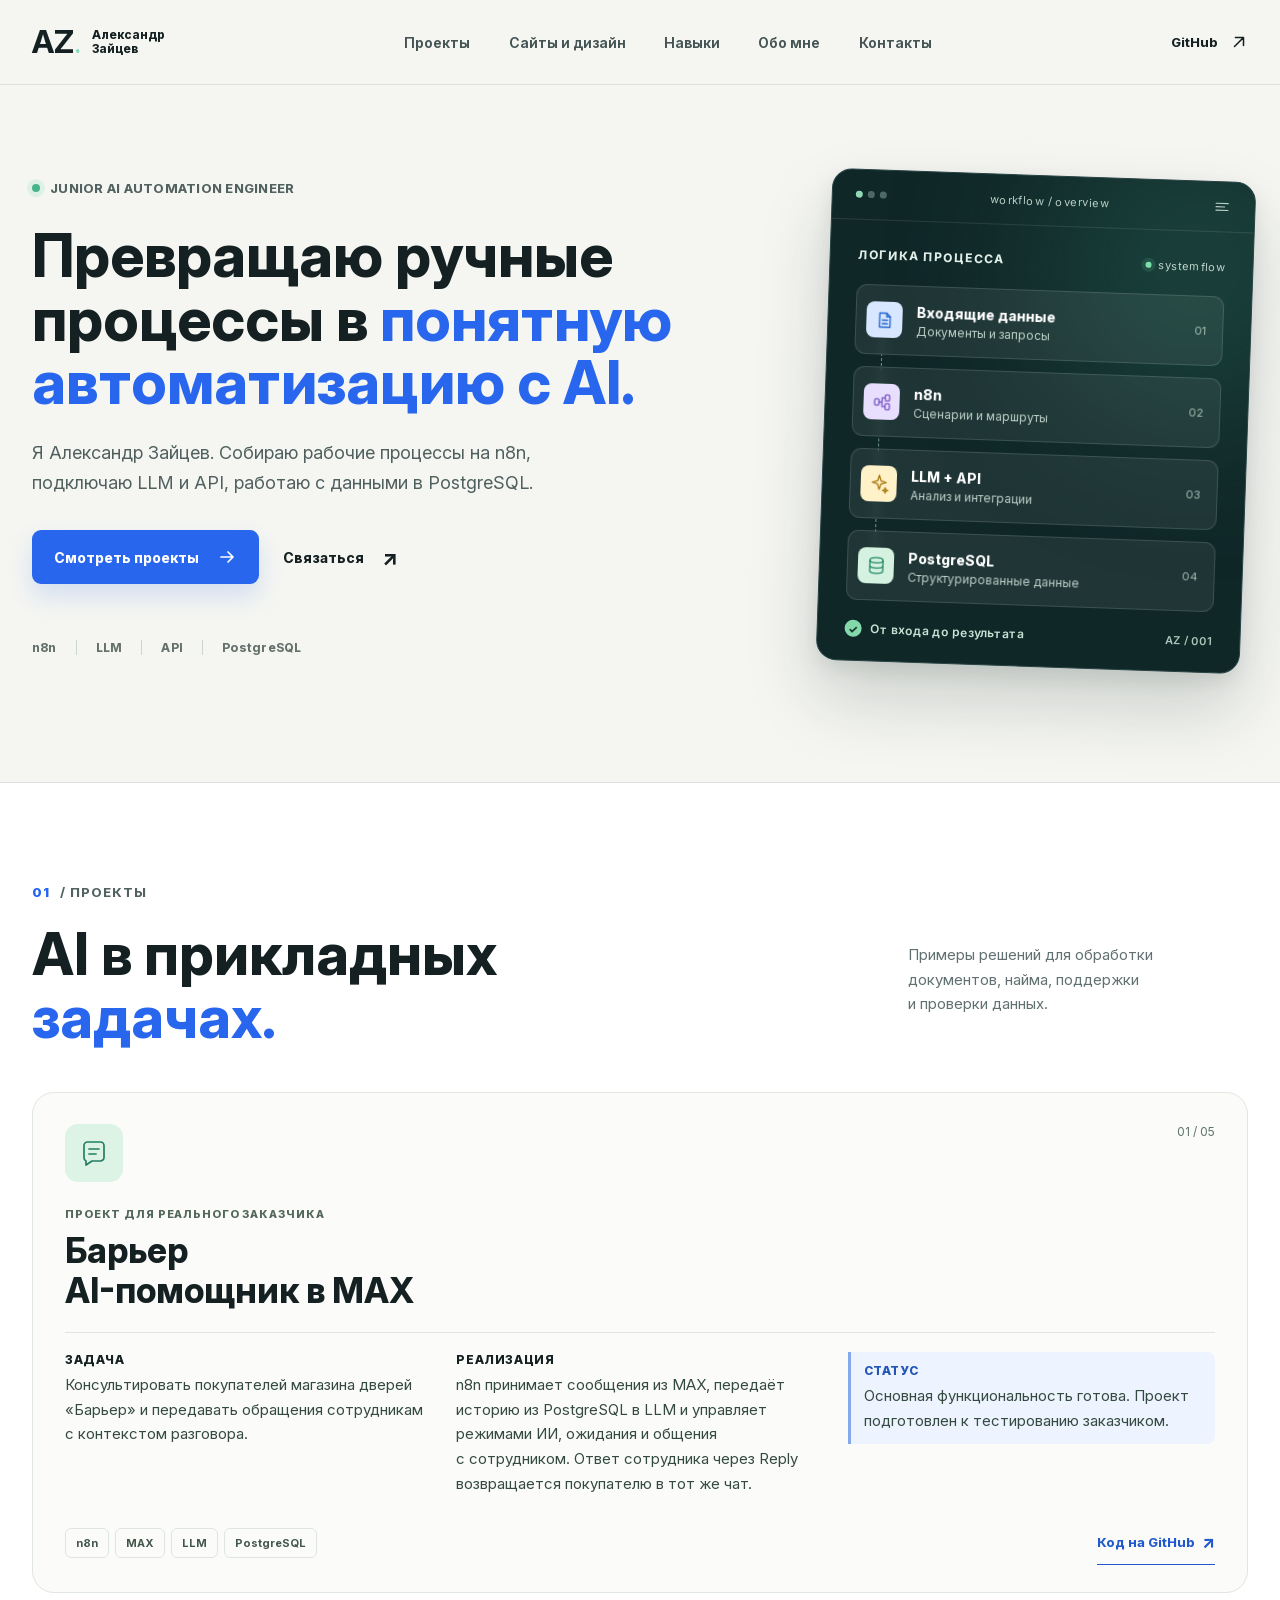
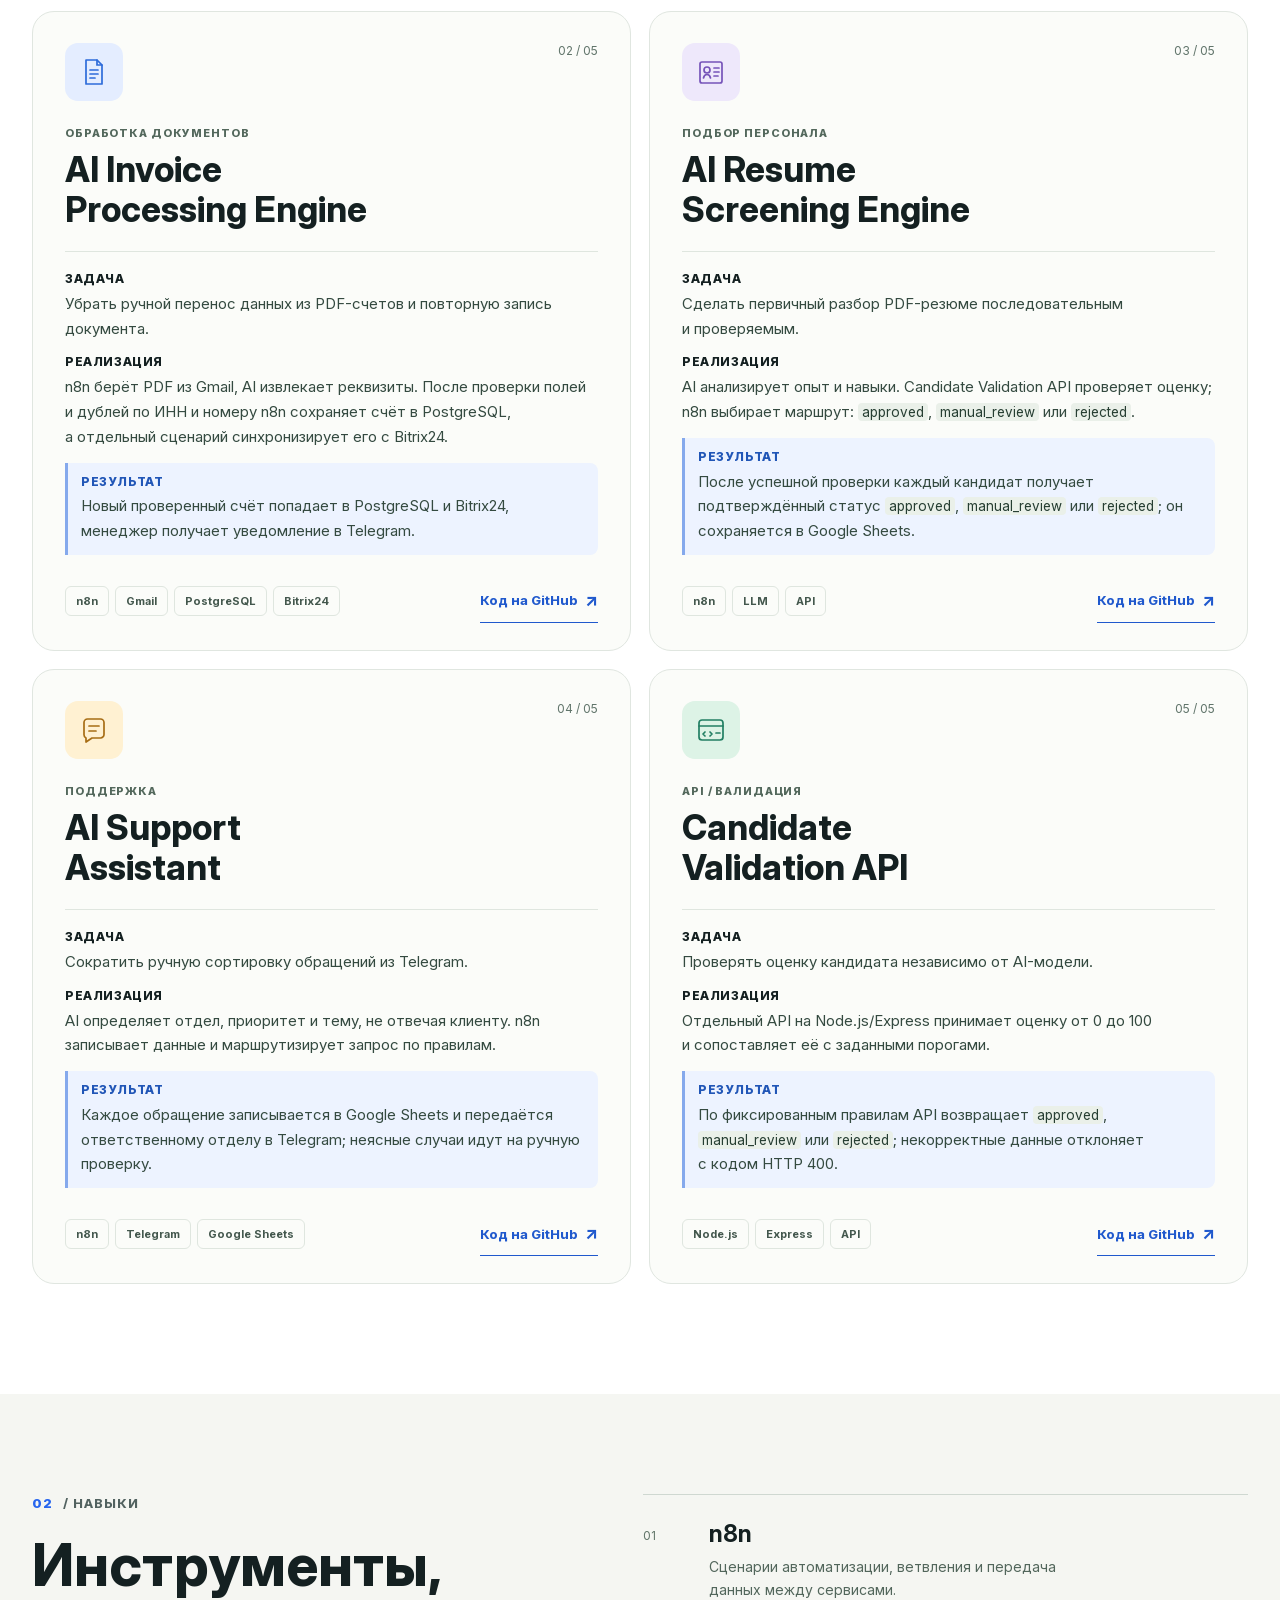
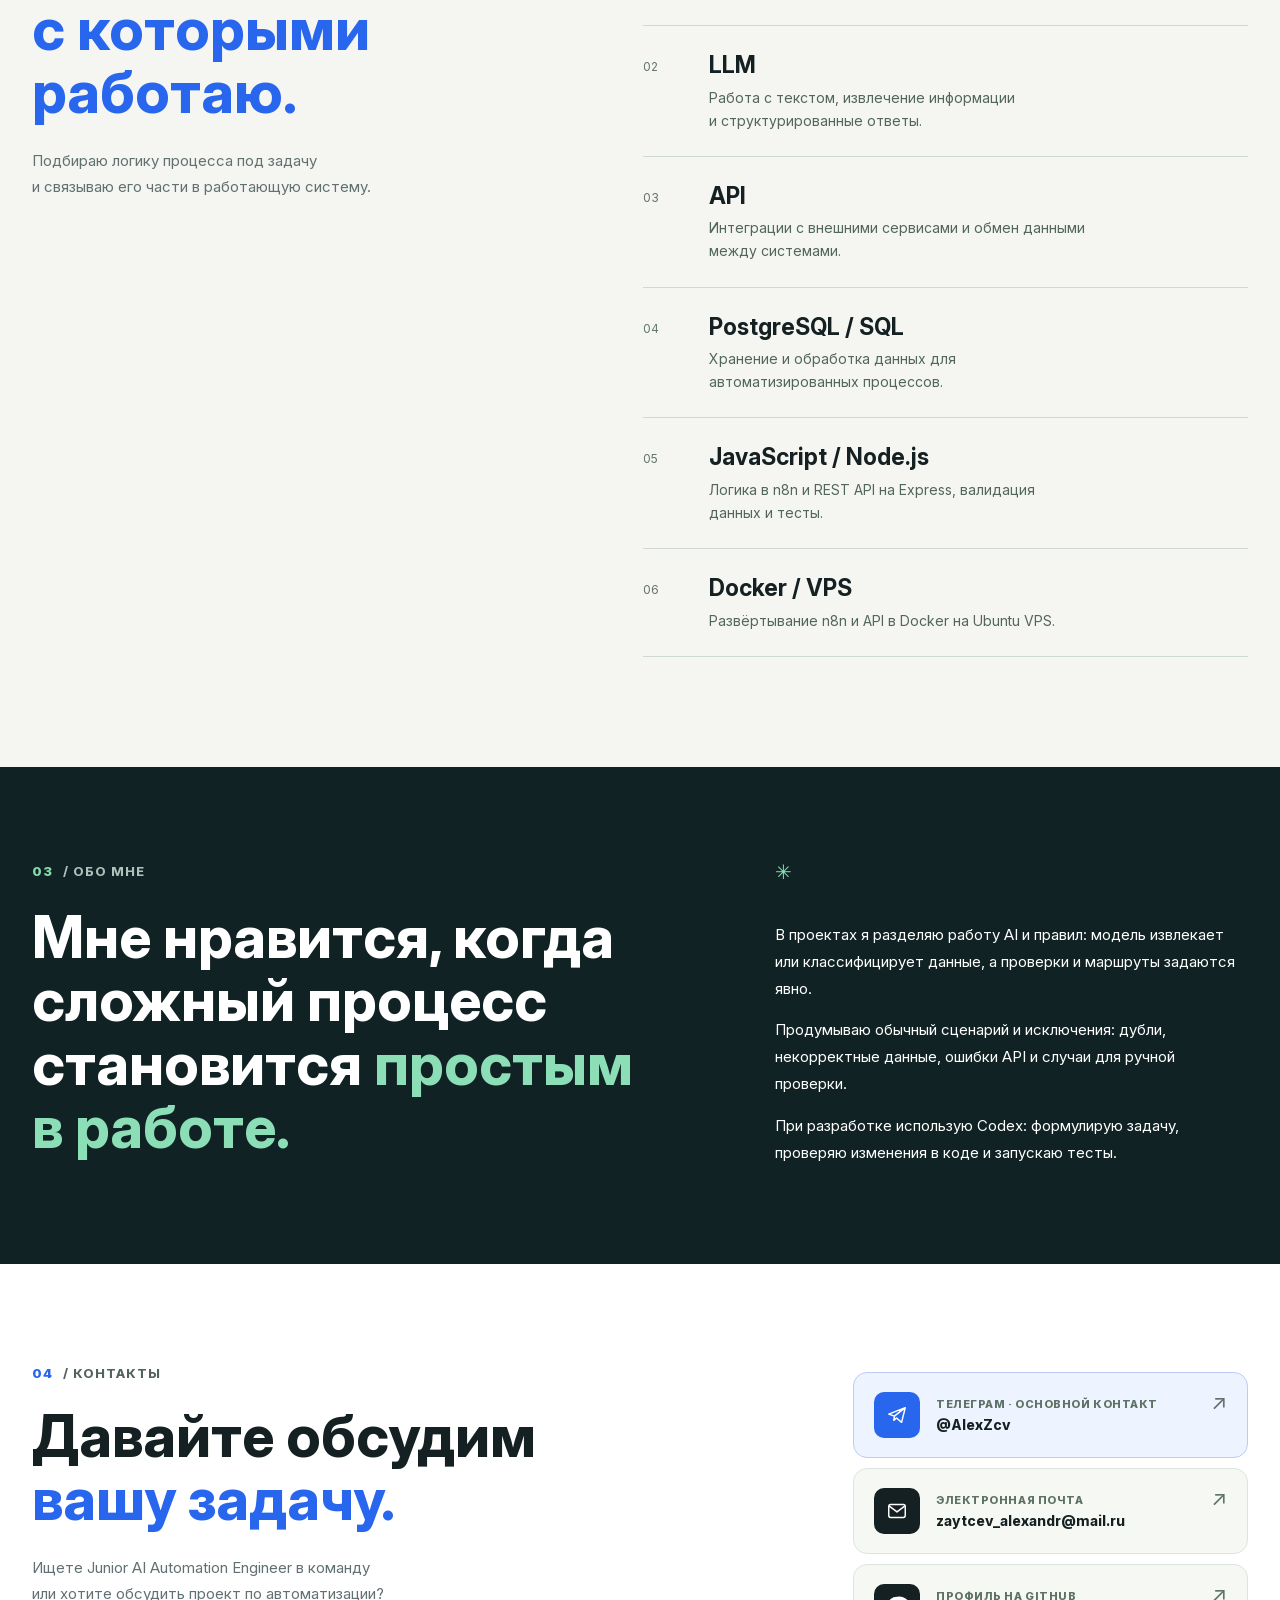
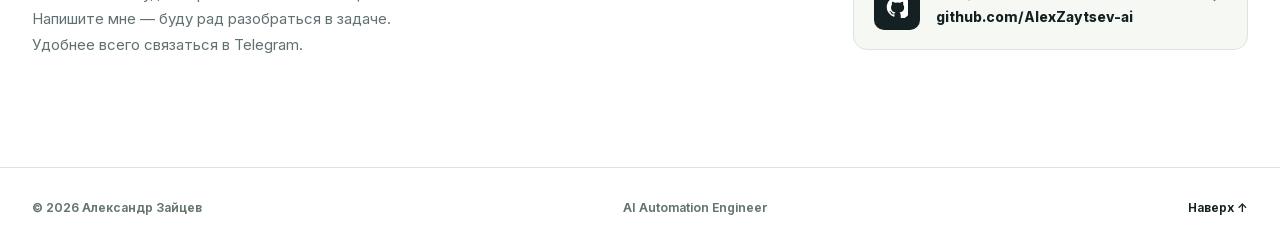
==== index.html @ d60f9509 "Add commercial web design and automation portfolio" ====
<!doctype html>
<html lang="ru">
  <head>
    <meta charset="UTF-8" />
    <meta name="viewport" content="width=device-width, initial-scale=1.0" />
    <meta name="theme-color" content="#f5f6f2" />
    <meta
      name="description"
      content="Александр Зайцев — Junior AI Automation Engineer. Автоматизации на n8n, интеграции LLM и API, работа с PostgreSQL."
    />
    <title>Александр Зайцев — AI Automation Engineer</title>
    <link rel="stylesheet" href="styles.css" />
    <script src="script.js" defer></script>
  </head>
  <body>
    <a class="skip-link" href="#main">Перейти к&nbsp;содержимому</a>

    <header class="site-header">
      <div class="container header-inner">
        <a class="brand" href="#top" aria-label="Александр Зайцев — наверх">
          <span class="brand-mark" aria-hidden="true">AZ<span class="brand-dot">.</span></span>
          <span class="brand-name">Александр<br />Зайцев</span>
        </a>

        <button
          class="menu-toggle"
          type="button"
          aria-label="Открыть меню"
          aria-controls="site-nav"
          aria-expanded="false"
        >
          <span></span><span></span>
        </button>

        <nav class="site-nav" id="site-nav" aria-label="Основная навигация">
          <a href="#projects">Проекты</a>
          <a href="web-design/">Сайты и дизайн</a>
          <a href="#skills">Навыки</a>
          <a href="#about">Обо мне</a>
          <a href="#contacts">Контакты</a>
        </nav>

        <a
          class="header-github"
          href="https://github.com/AlexZaytsev-ai"
          target="_blank"
          rel="noopener noreferrer"
        >
          GitHub
          <svg viewBox="0 0 20 20" fill="none" aria-hidden="true"><path d="M5 15 15 5M6 5h9v9" stroke="currentColor" stroke-width="1.7" stroke-linecap="round" stroke-linejoin="round" /></svg>
        </a>
      </div>
    </header>

    <main id="main">
      <section class="hero" id="top" aria-labelledby="hero-title">
        <div class="container hero-grid">
          <div class="hero-copy">
            <div class="eyebrow"><span class="eyebrow-dot"></span> Junior AI Automation Engineer</div>
            <h1 id="hero-title">Превращаю ручные<br class="hero-title-break" /> процессы в&nbsp;<span>понятную<br class="hero-title-break" /> автоматизацию с&nbsp;AI.</span></h1>
            <p class="hero-lead">
              Я Александр Зайцев. Собираю рабочие процессы на&nbsp;n8n,
              подключаю LLM и&nbsp;API, работаю с&nbsp;данными в&nbsp;PostgreSQL.
            </p>
            <div class="hero-actions">
              <a class="button button-primary" href="#projects">
                Смотреть проекты
                <svg viewBox="0 0 20 20" fill="none" aria-hidden="true"><path d="M4 10h12m-5-5 5 5-5 5" stroke="currentColor" stroke-width="1.7" stroke-linecap="round" stroke-linejoin="round" /></svg>
              </a>
              <a class="button button-text" href="#contacts">Связаться <span aria-hidden="true">↗</span></a>
            </div>
            <div class="hero-stack" aria-label="Основные инструменты">
              <span>n8n</span><span>LLM</span><span>API</span><span>PostgreSQL</span>
            </div>
          </div>

          <div class="workflow" aria-label="Схема работы: данные, автоматизация, AI и структурированный результат">
            <div class="workflow-top">
              <div class="window-dots" aria-hidden="true"><i></i><i></i><i></i></div>
              <span>workflow / overview</span>
              <svg viewBox="0 0 22 22" fill="none" aria-hidden="true"><path d="M4 7h14M4 11h10M4 15h14" stroke="currentColor" stroke-width="1.3" stroke-linecap="round" /></svg>
            </div>
            <div class="workflow-body">
              <div class="workflow-heading">
                <span class="workflow-label">ЛОГИКА ПРОЦЕССА</span>
                <span class="workflow-live"><i></i> system flow</span>
              </div>
              <div class="workflow-steps">
                <div class="workflow-step">
                  <span class="step-icon step-icon-blue" aria-hidden="true">
                    <svg viewBox="0 0 24 24" fill="none"><path d="M6 4h8l4 4v12H6V4Z" stroke="currentColor" stroke-width="1.5" stroke-linejoin="round"/><path d="M14 4v4h4M9 12h6M9 16h6" stroke="currentColor" stroke-width="1.5" stroke-linecap="round"/></svg>
                  </span>
                  <span class="step-text"><strong>Входящие данные</strong><small>Документы и&nbsp;запросы</small></span>
                  <span class="step-number">01</span>
                </div>
                <div class="workflow-step">
                  <span class="step-icon step-icon-purple" aria-hidden="true">
                    <svg viewBox="0 0 24 24" fill="none"><rect x="3.5" y="8.5" width="5" height="7" rx="1.5" stroke="currentColor" stroke-width="1.5"/><rect x="15.5" y="3.5" width="5" height="7" rx="1.5" stroke="currentColor" stroke-width="1.5"/><rect x="15.5" y="13.5" width="5" height="7" rx="1.5" stroke="currentColor" stroke-width="1.5"/><path d="M8.5 12H12m0 0V7h3.5M12 12v5h3.5" stroke="currentColor" stroke-width="1.5" stroke-linecap="round" stroke-linejoin="round"/></svg>
                  </span>
                  <span class="step-text"><strong>n8n</strong><small>Сценарии и&nbsp;маршруты</small></span>
                  <span class="step-number">02</span>
                </div>
                <div class="workflow-step">
                  <span class="step-icon step-icon-yellow" aria-hidden="true">
                    <svg viewBox="0 0 24 24" fill="none"><path d="m12 2 1.9 6.1L20 10l-6.1 1.9L12 18l-1.9-6.1L4 10l6.1-1.9L12 2ZM19 16l.7 2.3L22 19l-2.3.7L19 22l-.7-2.3L16 19l2.3-.7L19 16Z" stroke="currentColor" stroke-width="1.4" stroke-linejoin="round"/></svg>
                  </span>
                  <span class="step-text"><strong>LLM + API</strong><small>Анализ и&nbsp;интеграции</small></span>
                  <span class="step-number">03</span>
                </div>
                <div class="workflow-step">
                  <span class="step-icon step-icon-green" aria-hidden="true">
                    <svg viewBox="0 0 24 24" fill="none"><ellipse cx="12" cy="5.5" rx="7.5" ry="3" stroke="currentColor" stroke-width="1.5"/><path d="M4.5 5.5v12c0 1.7 3.4 3 7.5 3s7.5-1.3 7.5-3v-12M4.5 11.5c0 1.7 3.4 3 7.5 3s7.5-1.3 7.5-3" stroke="currentColor" stroke-width="1.5"/></svg>
                  </span>
                  <span class="step-text"><strong>PostgreSQL</strong><small>Структурированные данные</small></span>
                  <span class="step-number">04</span>
                </div>
              </div>
              <div class="workflow-bottom"><span class="workflow-check">✓</span> От&nbsp;входа до&nbsp;результата <span class="workflow-bottom-code">AZ / 001</span></div>
            </div>
          </div>
        </div>
      </section>

      <section class="section projects-section" id="projects" aria-labelledby="projects-title">
        <div class="container">
          <div class="section-heading">
            <div>
              <p class="section-kicker"><span>01</span> / ПРОЕКТЫ</p>
              <h2 id="projects-title">AI в&nbsp;прикладных<br /><em>задачах.</em></h2>
            </div>
            <p>Примеры решений для обработки<br class="projects-intro-break" /> документов, найма, поддержки<br class="projects-intro-break" /> и&nbsp;проверки данных.</p>
          </div>

          <div class="project-grid">
            <article class="project-card project-card-client">
              <div class="card-top">
                <span class="project-icon icon-green" aria-hidden="true">
                  <svg viewBox="0 0 32 32" fill="none"><path d="M6 8.5A3.5 3.5 0 0 1 9.5 5h13A3.5 3.5 0 0 1 26 8.5v12a3.5 3.5 0 0 1-3.5 3.5H14l-6 4v-4a3.5 3.5 0 0 1-2-3.2V8.5Z" stroke="currentColor" stroke-width="1.7" stroke-linejoin="round"/><path d="M11 12h10M11 17h7" stroke="currentColor" stroke-width="1.7" stroke-linecap="round"/></svg>
                </span>
                <span class="card-number">01 / 05</span>
              </div>
              <p class="card-category">ПРОЕКТ ДЛЯ РЕАЛЬНОГО ЗАКАЗЧИКА</p>
              <h3>Барьер<br />AI-помощник в&nbsp;MAX</h3>
              <div class="card-details">
                <p><strong>Задача</strong> Консультировать покупателей магазина дверей «Барьер» и&nbsp;передавать обращения сотрудникам с&nbsp;контекстом разговора.</p>
                <p><strong>Реализация</strong> n8n принимает сообщения из&nbsp;MAX, передаёт историю из&nbsp;PostgreSQL в&nbsp;LLM и&nbsp;управляет режимами ИИ, ожидания и&nbsp;общения с&nbsp;сотрудником. Ответ сотрудника через Reply возвращается покупателю в&nbsp;тот&nbsp;же чат.</p>
                <p class="card-result"><strong>Статус</strong> Основная функциональность готова. Проект подготовлен к&nbsp;тестированию заказчиком.</p>
              </div>
              <div class="card-footer">
                <div class="card-tags"><span>n8n</span><span>MAX</span><span>LLM</span><span>PostgreSQL</span></div>
                <a class="project-link" href="https://github.com/AlexZaytsev-ai/Barrier-MAX-AI-Assistant" target="_blank" rel="noopener noreferrer" aria-label="Открыть репозиторий Барьер — AI-помощник в MAX на GitHub в новой вкладке">Код на&nbsp;GitHub <span aria-hidden="true">↗</span></a>
              </div>
            </article>

            <article class="project-card">
              <div class="card-top">
                <span class="project-icon icon-blue" aria-hidden="true">
                  <svg viewBox="0 0 32 32" fill="none"><path d="M8 4h11l5 5v19H8V4Z" stroke="currentColor" stroke-width="1.7" stroke-linejoin="round"/><path d="M19 4v5h5M12 14h8M12 18h8M12 22h5" stroke="currentColor" stroke-width="1.7" stroke-linecap="round"/></svg>
                </span>
                <span class="card-number">02 / 05</span>
              </div>
              <p class="card-category">ОБРАБОТКА ДОКУМЕНТОВ</p>
              <h3>AI Invoice<br />Processing Engine</h3>
              <div class="card-details">
                <p><strong>Задача</strong> Убрать ручной перенос данных из&nbsp;PDF-счетов и&nbsp;повторную запись документа.</p>
                <p><strong>Реализация</strong> n8n берёт PDF из&nbsp;Gmail, AI извлекает реквизиты. После проверки полей и&nbsp;дублей по&nbsp;ИНН и&nbsp;номеру n8n сохраняет счёт в&nbsp;PostgreSQL, а&nbsp;отдельный сценарий синхронизирует его с&nbsp;Bitrix24.</p>
                <p class="card-result"><strong>Результат</strong> Новый проверенный счёт попадает в&nbsp;PostgreSQL и&nbsp;Bitrix24, менеджер получает уведомление в&nbsp;Telegram.</p>
              </div>
              <div class="card-footer">
                <div class="card-tags"><span>n8n</span><span>Gmail</span><span>PostgreSQL</span><span>Bitrix24</span></div>
                <a class="project-link" href="https://github.com/AlexZaytsev-ai/AI-Invoice-Processing-Engine" target="_blank" rel="noopener noreferrer" aria-label="Открыть репозиторий AI Invoice Processing Engine на GitHub в новой вкладке">Код на&nbsp;GitHub <span aria-hidden="true">↗</span></a>
              </div>
            </article>

            <article class="project-card">
              <div class="card-top">
                <span class="project-icon icon-purple" aria-hidden="true">
                  <svg viewBox="0 0 32 32" fill="none"><rect x="5" y="6" width="22" height="21" rx="2" stroke="currentColor" stroke-width="1.7"/><circle cx="12" cy="14" r="3" stroke="currentColor" stroke-width="1.7"/><path d="M8.5 22c.5-2.4 2-3.5 3.5-3.5s3 1.1 3.5 3.5M19 12h5M19 16h5M19 20h4" stroke="currentColor" stroke-width="1.7" stroke-linecap="round"/></svg>
                </span>
                <span class="card-number">03 / 05</span>
              </div>
              <p class="card-category">ПОДБОР ПЕРСОНАЛА</p>
              <h3>AI Resume<br />Screening Engine</h3>
              <div class="card-details">
                <p><strong>Задача</strong> Сделать первичный разбор PDF-резюме последовательным и&nbsp;проверяемым.</p>
                <p><strong>Реализация</strong> AI анализирует опыт и&nbsp;навыки. Candidate Validation API проверяет оценку; n8n выбирает маршрут: <code>approved</code>, <code>manual_review</code> или <code>rejected</code>.</p>
                <p class="card-result"><strong>Результат</strong> После успешной проверки каждый кандидат получает подтверждённый статус <code>approved</code>, <code>manual_review</code> или <code>rejected</code>; он сохраняется в&nbsp;Google Sheets.</p>
              </div>
              <div class="card-footer">
                <div class="card-tags"><span>n8n</span><span>LLM</span><span>API</span></div>
                <a class="project-link" href="https://github.com/AlexZaytsev-ai/AI-Resume-Screening-Engine" target="_blank" rel="noopener noreferrer" aria-label="Открыть репозиторий AI Resume Screening Engine на GitHub в новой вкладке">Код на&nbsp;GitHub <span aria-hidden="true">↗</span></a>
              </div>
            </article>

            <article class="project-card">
              <div class="card-top">
                <span class="project-icon icon-yellow" aria-hidden="true">
                  <svg viewBox="0 0 32 32" fill="none"><path d="M6 8.5A3.5 3.5 0 0 1 9.5 5h13A3.5 3.5 0 0 1 26 8.5v12a3.5 3.5 0 0 1-3.5 3.5H14l-6 4v-4a3.5 3.5 0 0 1-2-3.2V8.5Z" stroke="currentColor" stroke-width="1.7" stroke-linejoin="round"/><path d="M11 12h10M11 17h7" stroke="currentColor" stroke-width="1.7" stroke-linecap="round"/></svg>
                </span>
                <span class="card-number">04 / 05</span>
              </div>
              <p class="card-category">ПОДДЕРЖКА</p>
              <h3>AI Support<br />Assistant</h3>
              <div class="card-details">
                <p><strong>Задача</strong> Сократить ручную сортировку обращений из&nbsp;Telegram.</p>
                <p><strong>Реализация</strong> AI определяет отдел, приоритет и&nbsp;тему, не&nbsp;отвечая клиенту. n8n записывает данные и&nbsp;маршрутизирует запрос по&nbsp;правилам.</p>
                <p class="card-result"><strong>Результат</strong> Каждое обращение записывается в&nbsp;Google Sheets и&nbsp;передаётся ответственному отделу в&nbsp;Telegram; неясные случаи идут на&nbsp;ручную проверку.</p>
              </div>
              <div class="card-footer">
                <div class="card-tags"><span>n8n</span><span>Telegram</span><span>Google Sheets</span></div>
                <a class="project-link" href="https://github.com/AlexZaytsev-ai/AI-Support-Assistant" target="_blank" rel="noopener noreferrer" aria-label="Открыть репозиторий AI Support Assistant на GitHub в новой вкладке">Код на&nbsp;GitHub <span aria-hidden="true">↗</span></a>
              </div>
            </article>

            <article class="project-card">
              <div class="card-top">
                <span class="project-icon icon-green" aria-hidden="true">
                  <svg viewBox="0 0 32 32" fill="none"><rect x="4" y="6" width="24" height="20" rx="3" stroke="currentColor" stroke-width="1.7"/><path d="M4 12h24M10 18l-2 2 2 2M15 18l2 2-2 2M21 19h4" stroke="currentColor" stroke-width="1.7" stroke-linecap="round" stroke-linejoin="round"/></svg>
                </span>
                <span class="card-number">05 / 05</span>
              </div>
              <p class="card-category">API / ВАЛИДАЦИЯ</p>
              <h3>Candidate<br />Validation API</h3>
              <div class="card-details">
                <p><strong>Задача</strong> Проверять оценку кандидата независимо от&nbsp;AI-модели.</p>
                <p><strong>Реализация</strong> Отдельный API на&nbsp;Node.js/Express принимает оценку от&nbsp;0 до&nbsp;100 и&nbsp;сопоставляет её с&nbsp;заданными порогами.</p>
                <p class="card-result"><strong>Результат</strong> По&nbsp;фиксированным правилам API возвращает <code>approved</code>, <code>manual_review</code> или <code>rejected</code>; некорректные данные отклоняет с&nbsp;кодом HTTP 400.</p>
              </div>
              <div class="card-footer">
                <div class="card-tags"><span>Node.js</span><span>Express</span><span>API</span></div>
                <a class="project-link" href="https://github.com/AlexZaytsev-ai/candidate-validation-api" target="_blank" rel="noopener noreferrer" aria-label="Открыть репозиторий Candidate Validation API на GitHub в новой вкладке">Код на&nbsp;GitHub <span aria-hidden="true">↗</span></a>
              </div>
            </article>
          </div>
        </div>
      </section>

      <section class="section skills-section" id="skills" aria-labelledby="skills-title">
        <div class="container skills-grid">
          <div class="skills-intro">
            <p class="section-kicker"><span>02</span> / НАВЫКИ</p>
            <h2 id="skills-title">Инструменты,<br /><em>с&nbsp;которыми работаю.</em></h2>
            <p>Подбираю логику процесса под задачу и&nbsp;связываю его части в&nbsp;работающую систему.</p>
          </div>
          <div class="skills-list">
            <div class="skill-row"><span class="skill-index">01</span><div><h3>n8n</h3><p>Сценарии автоматизации, ветвления и&nbsp;передача данных между сервисами.</p></div></div>
            <div class="skill-row"><span class="skill-index">02</span><div><h3>LLM</h3><p>Работа с&nbsp;текстом, извлечение информации и&nbsp;структурированные ответы.</p></div></div>
            <div class="skill-row"><span class="skill-index">03</span><div><h3>API</h3><p>Интеграции с&nbsp;внешними сервисами и&nbsp;обмен данными между системами.</p></div></div>
            <div class="skill-row"><span class="skill-index">04</span><div><h3>PostgreSQL / SQL</h3><p>Хранение и&nbsp;обработка данных для автоматизированных процессов.</p></div></div>
            <div class="skill-row"><span class="skill-index">05</span><div><h3>JavaScript / Node.js</h3><p>Логика в&nbsp;n8n и&nbsp;REST API на&nbsp;Express, валидация данных и&nbsp;тесты.</p></div></div>
            <div class="skill-row"><span class="skill-index">06</span><div><h3>Docker / VPS</h3><p>Развёртывание n8n и&nbsp;API в&nbsp;Docker на&nbsp;Ubuntu VPS.</p></div></div>
          </div>
        </div>
      </section>

      <section class="about-section" id="about" aria-labelledby="about-title">
        <div class="container about-grid">
          <div>
            <p class="section-kicker section-kicker-light"><span>03</span> / ОБО МНЕ</p>
            <h2 id="about-title">Мне нравится, когда сложный процесс становится <em>простым в&nbsp;работе.</em></h2>
          </div>
          <div class="about-aside">
            <span class="about-symbol" aria-hidden="true">✳</span>
            <p>В&nbsp;проектах я&nbsp;разделяю работу AI и&nbsp;правил: модель извлекает или классифицирует данные, а&nbsp;проверки и&nbsp;маршруты задаются явно.</p>
            <p>Продумываю обычный сценарий и&nbsp;исключения: дубли, некорректные данные, ошибки API и&nbsp;случаи для ручной проверки.</p>
            <p>При разработке использую Codex: формулирую задачу, проверяю изменения в&nbsp;коде и&nbsp;запускаю тесты.</p>
          </div>
        </div>
      </section>

      <section class="section contact-section" id="contacts" aria-labelledby="contacts-title">
        <div class="container contact-panel">
          <div>
            <p class="section-kicker"><span>04</span> / КОНТАКТЫ</p>
            <h2 id="contacts-title">Давайте обсудим<br /><em>вашу задачу.</em></h2>
            <p>Ищете Junior AI Automation Engineer в&nbsp;команду<br class="contact-intro-break" />
              или хотите обсудить проект по&nbsp;автоматизации?<br class="contact-intro-break" />
              Напишите мне — буду рад разобраться в&nbsp;задаче.<br class="contact-intro-break" />
              Удобнее всего связаться в&nbsp;Telegram.</p>
          </div>
          <div class="contact-options">
            <a class="contact-link contact-link-primary" href="https://t.me/AlexZcv" target="_blank" rel="noopener noreferrer" aria-label="Написать Александру Зайцеву в Telegram, откроется в новой вкладке">
              <span class="contact-link-icon" aria-hidden="true">
                <svg viewBox="0 0 24 24" fill="none"><path d="m3 11 18-7-4 16-5.5-4.7-3 2.5.7-4.6L21 4 9.2 13.2 3 11Z" stroke="currentColor" stroke-width="1.6" stroke-linecap="round" stroke-linejoin="round" /></svg>
              </span>
              <span class="contact-link-copy"><small>ТЕЛЕГРАМ · ОСНОВНОЙ КОНТАКТ</small><strong>@AlexZcv</strong></span>
              <span class="contact-link-arrow" aria-hidden="true">↗</span>
            </a>
            <a class="contact-link" href="mailto:zaytcev_alexandr@mail.ru" aria-label="Написать Александру Зайцеву на электронную почту zaytcev_alexandr@mail.ru">
              <span class="contact-link-icon" aria-hidden="true">
                <svg viewBox="0 0 24 24" fill="none"><rect x="3" y="5" width="18" height="14" rx="2" stroke="currentColor" stroke-width="1.6" /><path d="m4 7 8 6 8-6" stroke="currentColor" stroke-width="1.6" stroke-linecap="round" stroke-linejoin="round" /></svg>
              </span>
              <span class="contact-link-copy"><small>ЭЛЕКТРОННАЯ ПОЧТА</small><strong>zaytcev_alexandr@mail.ru</strong></span>
              <span class="contact-link-arrow" aria-hidden="true">↗</span>
            </a>
            <a class="contact-link" href="https://github.com/AlexZaytsev-ai" target="_blank" rel="noopener noreferrer" aria-label="Открыть GitHub Александра Зайцева в новой вкладке">
            <span class="contact-link-icon" aria-hidden="true">
              <svg viewBox="0 0 24 24" fill="currentColor"><path d="M12 .8A11.2 11.2 0 0 0 8.46 22.63c.56.1.77-.24.77-.54v-2.1c-3.13.68-3.79-1.33-3.79-1.33-.5-1.29-1.24-1.63-1.24-1.63-1.02-.7.08-.68.08-.68 1.13.08 1.72 1.16 1.72 1.16 1 .1.47 2.38 3.28 1.7.25-.73.74-1.23 1.34-1.51-2.5-.28-5.13-1.25-5.13-5.53 0-1.22.44-2.21 1.15-2.99-.12-.28-.5-1.42.11-2.95 0 0 .94-.3 3.08 1.14a10.7 10.7 0 0 1 5.6 0c2.14-1.45 3.07-1.14 3.07-1.14.62 1.53.24 2.67.12 2.95.72.78 1.14 1.77 1.14 2.99 0 4.29-2.63 5.24-5.14 5.52.77.67 1.45 1.98 1.45 3.99v2.96c0 .3.2.65.78.54A11.2 11.2 0 0 0 12 .8Z"/></svg>
            </span>
            <span class="contact-link-copy"><small>ПРОФИЛЬ НА&nbsp;GITHUB</small><strong>github.com/AlexZaytsev-ai</strong></span>
            <span class="contact-link-arrow" aria-hidden="true">↗</span>
          </a>
          </div>
        </div>
      </section>
    </main>

    <footer class="site-footer">
      <div class="container footer-inner"><span>© <span id="year">2026</span> Александр Зайцев</span><span>AI Automation Engineer</span><a href="#top">Наверх ↑</a></div>
    </footer>
  </body>
</html>
---- styles.css ----
@font-face {
  font-family: "Inter";
  src: url("assets/fonts/InterVariable.woff2") format("woff2");
  font-style: normal;
  font-weight: 100 900;
  font-display: swap;
}

:root {
  color-scheme: light;
  --bg: #f5f6f2;
  --paper: #fff;
  --ink: #142021;
  --muted: #617071;
  --line: #dce2dd;
  --blue: #2866ee;
  --dark: #102223;
  --radius: 22px;
}

* { box-sizing: border-box; }
html { scroll-behavior: smooth; }
body { margin: 0; background: var(--bg); color: var(--ink); font-family: "Inter", Arial, sans-serif; -webkit-font-smoothing: antialiased; }
body.menu-open { overflow: hidden; }
a { color: inherit; text-decoration: none; }
button { font: inherit; }
code { font-family: inherit; }
svg { display: block; }
::selection { color: #fff; background: var(--blue); }
:focus-visible { outline: 3px solid var(--blue); outline-offset: 4px; }
.container { width: min(100% - 64px, 1240px); margin-inline: auto; }
.skip-link { position: fixed; z-index: 100; top: 12px; left: 12px; padding: 12px 18px; background: var(--ink); color: #fff; transform: translateY(-160%); }
.skip-link:focus { transform: translateY(0); }

.site-header { position: relative; z-index: 20; border-bottom: 1px solid var(--line); background: rgba(245, 246, 242, .96); }
.header-inner { display: flex; align-items: center; min-height: 84px; gap: 36px; }
.brand { display: inline-flex; align-items: center; gap: 11px; min-height: 44px; flex: 0 0 auto; }
.brand-mark { flex: 0 0 auto; color: var(--ink); font-size: 32px; font-weight: 700; line-height: 1; white-space: nowrap; }
.brand-dot { margin-left: 1px; color: #83dbb7; font-size: .72em; }
.brand-name { font-size: 12px; line-height: 1.15; font-weight: 750; }
.site-nav { display: flex; align-items: center; justify-content: center; gap: clamp(20px, 3vw, 45px); flex: 1; }
.site-nav a { display: inline-flex; align-items: center; min-height: 44px; font-size: 14px; font-weight: 650; color: #445353; transition: color .2s; }
.site-nav .mobile-nav-github { display: none; }
.site-nav a:hover, .site-nav a.active { color: var(--blue); }
.header-github { display: inline-flex; align-items: center; gap: 12px; min-height: 44px; flex: 0 0 auto; font-size: 13px; font-weight: 750; }
.header-github svg { width: 18px; height: 18px; }
.header-github:hover { color: var(--blue); }
.menu-toggle { display: none; }

.hero { padding: clamp(64px, 7vw, 106px) 0 clamp(82px, 9vw, 128px); overflow: hidden; }
.hero-grid { display: grid; grid-template-columns: minmax(0, 1.13fr) minmax(350px, .87fr); gap: clamp(45px, 6vw, 96px); align-items: center; }
.hero-copy { padding-bottom: 7px; }
.eyebrow, .section-kicker { display: flex; align-items: center; gap: 10px; margin: 0; color: #526260; font-size: 13px; font-weight: 750; letter-spacing: .08em; line-height: 1.4; text-transform: uppercase; }
.eyebrow { letter-spacing: .02em; }
.eyebrow-dot { width: 8px; height: 8px; border-radius: 50%; background: #46b58b; box-shadow: 0 0 0 5px #dff0e8; }
h1, h2, h3, p { margin-top: 0; }
h1 { max-width: 720px; margin: 27px 0 23px; font-size: clamp(48px, 5.8vw, 80px); line-height: 1.07; font-weight: 750; }
h1 span { color: var(--blue); }
.hero-title-break { display: none; }
@media (min-width: 1024px) {
  .hero-grid { grid-template-columns: minmax(0, 1.4fr) minmax(350px, .8fr); gap: clamp(45px, 4vw, 64px); }
  h1 { font-size: clamp(48px, 4.65vw, 64px); }
  .hero-title-break { display: initial; }
}
.hero-lead { max-width: 535px; margin-bottom: 32px; color: #50605f; font-size: clamp(16px, 1.5vw, 18px); line-height: 1.68; }
.hero-actions { display: flex; align-items: center; gap: 24px; flex-wrap: wrap; }

@keyframes hero-reveal {
  from { opacity: 0; transform: translateY(14px); }
  to { opacity: 1; transform: translateY(0); }
}

@media (prefers-reduced-motion: no-preference) {
  .hero-copy > h1,
  .hero-copy > .hero-lead,
  .hero-copy > .hero-actions {
    animation: hero-reveal 600ms ease-out backwards;
  }
  .hero-copy > .hero-lead { animation-delay: 120ms; }
  .hero-copy > .hero-actions { animation-delay: 240ms; }
  .hero-copy > .hero-actions:focus-within { animation: none; }
}
.button { display: inline-flex; align-items: center; justify-content: center; gap: 18px; min-height: 54px; font-size: 14px; font-weight: 750; transition: transform .2s, background .2s, color .2s; }
.button:hover { transform: translateY(-2px); }
.button-primary { padding: 0 22px; border-radius: 9px; background: var(--blue); color: #fff; box-shadow: 0 12px 24px rgba(40, 102, 238, .16); }
.button-primary:hover { background: #1955d8; }
.button-primary svg { width: 20px; height: 20px; }
.button-text { color: var(--ink); }
.button-text span { font-size: 21px; line-height: 1; }
.button-text:hover { color: var(--blue); }
.hero-stack { display: flex; align-items: center; flex-wrap: wrap; gap: 0; margin-top: 56px; }
.hero-stack span { padding: 0 19px; border-right: 1px solid #cdd5cf; color: #64716d; font-size: 12px; font-weight: 750; letter-spacing: .02em; }
.hero-stack span:first-child { padding-left: 0; }
.hero-stack span:last-child { border-right: 0; }

.workflow { position: relative; isolation: isolate; width: 100%; max-width: 480px; justify-self: end; overflow: hidden; border: 1px solid #284344; border-radius: 20px; background: #102728; color: #fff; box-shadow: 0 36px 70px rgba(12, 31, 30, .18), 0 9px 20px rgba(12, 31, 30, .08); transform: rotate(2deg); }
.workflow::before { content: ""; position: absolute; z-index: -1; width: 300px; height: 300px; right: -95px; top: -65px; border-radius: 50%; background: #2a6757; filter: blur(85px); opacity: .46; }
.workflow-top { display: flex; align-items: center; justify-content: space-between; height: 50px; padding: 0 23px; border-bottom: 1px solid rgba(255,255,255,.1); color: #b8cec5; font-size: 11px; letter-spacing: .04em; }
.workflow-top svg { width: 19px; height: 19px; }
.window-dots { display: flex; gap: 5px; }
.window-dots i { width: 7px; height: 7px; border-radius: 50%; background: #4d6868; }
.window-dots i:first-child { background: #90d8b6; }
.workflow-body { padding: 27px 27px 23px; }
.workflow-heading { display: flex; justify-content: space-between; align-items: center; gap: 10px; margin-bottom: 22px; }
.workflow-label { color: #e0eee8; font-size: 12px; font-weight: 750; letter-spacing: .08em; }
.workflow-live { display: flex; align-items: center; gap: 7px; color: #bfd2ca; font-size: 11px; }
.workflow-live i { width: 6px; height: 6px; border-radius: 50%; background: #7ce0ad; box-shadow: 0 0 0 4px rgba(124,224,173,.12); }
.workflow-steps { position: relative; display: grid; gap: 12px; }
.workflow-steps::before { content: ""; position: absolute; left: 27px; top: 28px; bottom: 28px; width: 1px; border-left: 1px dashed #6d938a; }
.workflow-step { position: relative; display: flex; align-items: center; gap: 14px; min-height: 70px; padding: 10px 16px 10px 10px; border: 1px solid rgba(223, 239, 232, .15); border-radius: 11px; background: rgba(255,255,255,.065); backdrop-filter: blur(5px); }
.step-icon { display: grid; place-items: center; flex: 0 0 36px; height: 36px; border-radius: 8px; }
.step-icon svg { width: 21px; height: 21px; }
.step-icon-blue { background: #d8e7ff; color: #2164ce; }
.step-icon-purple { background: #e8dfff; color: #7954c4; }
.step-icon-yellow { background: #fff1c8; color: #a36f00; }
.step-icon-green { background: #d4f2df; color: #238a62; }
.step-text { display: grid; gap: 3px; min-width: 0; }
.step-text strong { font-size: 14px; font-weight: 750; }
.step-text small { color: #bbd0c6; font-size: 12px; }
.step-number { margin-left: auto; color: #a9c1b6; font-size: 11px; }
.workflow-bottom { display: flex; align-items: center; gap: 9px; margin-top: 20px; color: #c7e2d4; font-size: 12px; font-weight: 600; }
.workflow-check { display: grid; place-items: center; width: 17px; height: 17px; border-radius: 50%; background: #83d9aa; color: #173b2b; font-size: 11px; font-weight: 800; }
.workflow-bottom-code { margin-left: auto; color: #a9c8b9; font-size: 11px; }

/* Five one-second highlights, followed by three seconds at rest. */
@keyframes workflow-step-highlight {
  0%, 12.5%, 100% {
    border-color: rgba(223, 239, 232, .15);
    background-color: rgba(255, 255, 255, .065);
  }
  4.375%, 8.125% {
    border-color: rgba(131, 217, 170, .5);
    background-color: rgba(255, 255, 255, .11);
  }
}

@keyframes workflow-result-highlight {
  0%, 12.5%, 100% { box-shadow: 0 0 0 0 rgba(131, 217, 170, 0); }
  4.375%, 8.125% { box-shadow: 0 0 0 5px rgba(131, 217, 170, .2); }
}

@media (prefers-reduced-motion: no-preference) {
  .workflow.is-animating .workflow-step {
    animation: workflow-step-highlight 8s ease-in-out infinite;
  }
  .workflow.is-animating .workflow-step:nth-child(2) { animation-delay: 1s; }
  .workflow.is-animating .workflow-step:nth-child(3) { animation-delay: 2s; }
  .workflow.is-animating .workflow-step:nth-child(4) { animation-delay: 3s; }
  .workflow.is-animating .workflow-check {
    animation: workflow-result-highlight 8s ease-in-out 4s infinite;
  }
}

.section { padding: 100px 0 110px; }
.projects-section { border-top: 1px solid var(--line); background: #fff; }
.section-kicker span { color: var(--blue); font-weight: 850; }
.section-heading { display: flex; align-items: end; justify-content: space-between; gap: 50px; margin-bottom: 42px; }
h2 { margin: 22px 0 0; font-size: clamp(40px, 4.5vw, 60px); line-height: 1.1; font-weight: 750; }
h2 em { color: var(--blue); font-style: normal; }
.section-heading > p { max-width: 340px; margin: 0 0 5px; color: var(--muted); font-size: 15px; line-height: 1.65; }
.projects-intro-break { display: none; }
.project-grid { display: grid; grid-template-columns: repeat(2, minmax(0, 1fr)); gap: 18px; }
.project-card { display: flex; flex-direction: column; min-height: 440px; padding: 31px 32px 27px; border: 1px solid #e0e6e0; border-radius: var(--radius); background: #fbfcf9; transition: transform .25s, box-shadow .25s, border-color .25s; }
.project-card:hover { transform: translateY(-5px); border-color: #ccdcd6; box-shadow: 0 20px 38px rgba(23,44,38,.07); }
.card-top { display: flex; justify-content: space-between; align-items: start; }
.project-icon { display: grid; place-items: center; width: 58px; height: 58px; border-radius: 13px; }
.project-icon svg { width: 32px; height: 32px; }
.icon-blue { color: #2d6bda; background: #e4edff; }
.icon-purple { color: #7653b9; background: #eee8fb; }
.icon-yellow { color: #a76d15; background: #fff1d2; }
.icon-green { color: #227f63; background: #ddf3e6; }
.card-number { color: #61756b; font-size: 12px; }
.card-category { margin: 25px 0 9px; color: #53685c; font-size: 11px; font-weight: 800; letter-spacing: .08em; line-height: 1.4; }
.project-card h3 { margin: 0 0 22px; font-size: clamp(27px, 2.8vw, 35px); line-height: 1.13; font-weight: 750; }
.card-details { display: grid; gap: 13px; padding-top: 19px; border-top: 1px solid #dfe6df; }
.card-details p { margin: 0; color: #344a40; font-size: 15px; line-height: 1.65; }
.card-details strong { display: block; margin-bottom: 4px; color: var(--ink); font-size: 12px; font-weight: 800; letter-spacing: .05em; line-height: 1.4; text-transform: uppercase; }
.card-details .card-result { padding: 11px 13px; border-left: 3px solid #85a9ec; border-radius: 0 8px 8px 0; background: #edf3ff; }
.card-details .card-result strong { color: #2156b7; }
.card-details code { padding: 1px 4px; border-radius: 4px; background: #eaf0e9; color: #263e32; font-size: .9em; overflow-wrap: anywhere; }
.card-footer { display: flex; align-items: center; flex-wrap: wrap; gap: 14px; margin-top: auto; padding-top: 24px; }
.card-tags { display: flex; flex-wrap: wrap; gap: 6px; }
.card-tags span { padding: 7px 10px; border: 1px solid #dfe6df; border-radius: 6px; color: #43574d; font-size: 11px; font-weight: 700; }
.project-link { display: inline-flex; align-items: center; gap: 7px; min-height: 44px; margin-left: auto; padding-block: 8px; border-bottom: 1px solid currentColor; color: #2059cd; font-size: 13px; font-weight: 750; white-space: nowrap; transition: color .2s; }
.project-link:hover { color: #123b93; }
.project-link span { font-size: 17px; line-height: 1; }

.skills-section { background: var(--bg); }
.skills-grid { display: grid; grid-template-columns: .9fr 1.1fr; gap: clamp(60px, 9vw, 140px); }
.skills-intro h2 { margin-bottom: 24px; }
.skills-intro > p:last-child { max-width: 340px; color: var(--muted); font-size: 15px; line-height: 1.7; }
.skills-list { border-top: 1px solid #cfd8d1; }
.skill-row { display: grid; grid-template-columns: 48px 1fr; gap: 18px; padding: 26px 0 24px; border-bottom: 1px solid #cfd8d1; }
.skill-index { padding-top: 7px; color: #62766a; font-size: 12px; }
.skill-row h3 { margin: 0 0 6px; font-size: 23px; line-height: 1.2; }
.skill-row p { max-width: 380px; margin: 0; color: #52665b; font-size: 14px; line-height: 1.65; }

.about-section { padding: 95px 0 105px; background: var(--dark); color: #fff; }
.about-grid { display: grid; grid-template-columns: 1.15fr .85fr; gap: clamp(60px, 8vw, 125px); }
.section-kicker-light { color: #aec2bb; }
.section-kicker-light span { color: #85d8ac; }
.about-section h2 { max-width: 650px; margin-top: 26px; font-size: clamp(42px, 4.5vw, 61px); }
.about-section h2 em { color: #8cdeb7; }
.about-aside { padding-top: 21px; }
.about-symbol { display: block; margin-bottom: 28px; color: #8cdeb7; font-size: 20px; line-height: 1; }
.about-aside p { max-width: 475px; color: #fff; font-size: 15px; line-height: 1.8; }
.about-aside p:last-child { margin-bottom: 0; }

@media (min-width: 761px) {
  .projects-intro-break { display: initial; }
  .section-heading { display: grid; grid-template-columns: minmax(0, max-content) 340px; column-gap: 50px; row-gap: 22px; align-items: start; justify-content: space-between; }
  .section-heading > div { display: contents; }
  .section-heading .section-kicker { grid-column: 1; grid-row: 1; }
  .section-heading h2 { grid-column: 1; grid-row: 2; margin-top: 0; }
  .section-heading > p { grid-column: 2; grid-row: 2; margin: 0; transform: translateY(20px); }
  .about-aside { position: relative; padding-top: 44px; }
  .about-aside p { position: relative; top: 14px; }
  .about-aside p:first-of-type { transform: translateY(clamp(-1px, calc(.45vw - 4.6px), 2px)); }
  .about-symbol { position: absolute; top: 0; left: 0; margin: 0; }
}

.contact-section { background: #fff; }
.contact-panel { display: flex; align-items: center; justify-content: space-between; gap: 50px; }
.contact-panel h2 { margin-bottom: 24px; }
.contact-panel p:last-child { max-width: 490px; margin-bottom: 0; color: var(--muted); font-size: 15px; line-height: 1.7; }
.contact-intro-break { display: none; }
.contact-options { display: grid; gap: 10px; width: min(100%, 395px); flex: 0 0 auto; }
.contact-link { display: flex; align-items: center; gap: 16px; width: 100%; min-height: 86px; padding: 16px 20px; border: 1px solid #dce4dd; border-radius: 14px; background: #f6f8f4; transition: border-color .2s, transform .2s, box-shadow .2s; }
.contact-link:hover { transform: translateY(-3px); border-color: #a4bdad; box-shadow: 0 12px 25px rgba(18,47,36,.08); }
.contact-link-primary { border-color: #b9cdf8; background: #edf3ff; }
.contact-link-primary:hover { border-color: #7fa4ef; }
.contact-link-primary .contact-link-icon { background: var(--blue); }
.contact-link-icon { display: grid; place-items: center; flex: 0 0 46px; height: 46px; border-radius: 10px; background: var(--ink); color: #fff; }
.contact-link-icon svg { width: 22px; height: 22px; }
.contact-link-copy { min-width: 0; }
.contact-link small, .contact-link strong { display: block; }
.contact-link small { margin-bottom: 4px; color: #5d7164; font-size: 11px; font-weight: 800; letter-spacing: .05em; line-height: 1.4; }
.contact-link strong { font-size: 14px; font-weight: 750; word-break: break-word; }
.contact-link-arrow { align-self: start; margin-left: auto; color: #61716b; font-size: 21px; }
.site-footer { border-top: 1px solid var(--line); background: #fff; }
.footer-inner { display: flex; align-items: center; justify-content: space-between; gap: 20px; min-height: 78px; color: #65766b; font-size: 12px; font-weight: 650; }
.footer-inner a { display: inline-flex; align-items: center; min-height: 44px; color: var(--ink); }
.footer-inner a:hover { color: var(--blue); }

@media (min-width: 1024px) {
  .contact-intro-break { display: initial; }
}

@media (max-width: 1000px) {
  .hero-grid { grid-template-columns: 1fr .9fr; gap: 32px; }
  h1 { font-size: clamp(46px, 5.7vw, 64px); }
  .workflow { transform: rotate(1deg); }
  .workflow-body { padding: 21px; }
  .contact-options { width: 340px; }
}

@media (max-width: 760px) {
  .container { width: min(100% - 40px, 560px); }
  .header-inner { min-height: 72px; }
  .brand-mark { font-size: 28px; }
  .header-github { display: none; }
  .menu-toggle { display: flex; position: relative; z-index: 22; flex: 0 0 44px; flex-direction: column; justify-content: center; gap: 6px; width: 44px; height: 44px; margin-left: auto; border: 1px solid var(--line); border-radius: 9px; background: #fff; cursor: pointer; }
  .menu-toggle span { display: block; width: 18px; height: 2px; margin-inline: auto; border-radius: 2px; background: var(--ink); transition: transform .2s; }
  .menu-toggle[aria-expanded="true"] span:first-child { transform: translateY(4px) rotate(45deg); }
  .menu-toggle[aria-expanded="true"] span:last-child { transform: translateY(-4px) rotate(-45deg); }
  .site-nav { display: none; position: absolute; top: 71px; left: 0; right: 0; z-index: 21; flex-direction: column; align-items: stretch; gap: 0; padding: 13px 20px 21px; border-bottom: 1px solid var(--line); background: var(--bg); box-shadow: 0 20px 30px rgba(17,39,35,.1); }
  .site-nav.is-open { display: flex; }
  .site-nav a { width: min(100%, 560px); margin-inline: auto; padding: 15px 0; border-bottom: 1px solid var(--line); font-size: 15px; }
  .site-nav .mobile-nav-github { display: inline-flex; }
  .hero { padding: 68px 0 80px; }
  .hero-grid { grid-template-columns: 1fr; gap: 58px; }
  h1 { max-width: 600px; font-size: clamp(47px, 9vw, 67px); }
  .hero-stack { margin-top: 42px; }
  .workflow { justify-self: center; max-width: 500px; transform: none; }
  .section { padding: 78px 0 86px; }
  .section-heading { align-items: start; flex-direction: column; gap: 20px; margin-bottom: 35px; }
  .section-heading > p { max-width: 520px; }
  .skills-grid, .about-grid { grid-template-columns: 1fr; gap: 35px; }
  .about-section { padding: 78px 0 85px; }
  .about-aside { padding-top: 0; }
  .about-symbol { display: none; }
  .contact-panel { align-items: start; flex-direction: column; gap: 34px; }
  .contact-options { width: min(100%, 420px); }
}

@media (max-width: 880px) {
  .project-grid { grid-template-columns: 1fr; }
}

@media (max-width: 600px) {
  .project-card { min-height: 0; }
  .project-card h3 { font-size: 32px; }
  .footer-inner span:nth-child(2) { display: none; }
}

@media (max-width: 420px) {
  .container { width: min(100% - 32px, 560px); }
  .header-inner { gap: 10px; }
  .brand-name { font-size: 11px; }
  .hero { padding-top: 58px; }
  .eyebrow { font-size: 11px; }
  h1 { font-size: clamp(42px, 11vw, 50px); }
  .hero-lead { font-size: 15px; }
  .hero-stack span { padding-inline: 10px; font-size: 11px; }
  .workflow-body { padding: 17px; }
  .workflow-step { gap: 10px; }
  .section { padding: 69px 0 76px; }
  h2 { font-size: 42px; }
  .project-card { padding: 25px 23px; }
  .project-card h3 { font-size: 29px; }
  .contact-link { gap: 10px; padding: 14px; }
  .contact-link-icon { flex-basis: 40px; height: 40px; }
  .contact-link strong { font-size: 12px; }
}

@media (prefers-reduced-motion: reduce) {
  html { scroll-behavior: auto; }
  *, *::before, *::after { transition-duration: .01ms !important; animation-duration: .01ms !important; }
}

/* Реальный клиентский проект — первая карточка на всю ширину. */
@media (min-width: 881px) {
  .project-card-client { grid-column: 1 / -1; min-height: 0; }
  .project-card-client .card-details { grid-template-columns: repeat(3, minmax(0, 1fr)); align-items: start; gap: 24px; }
}
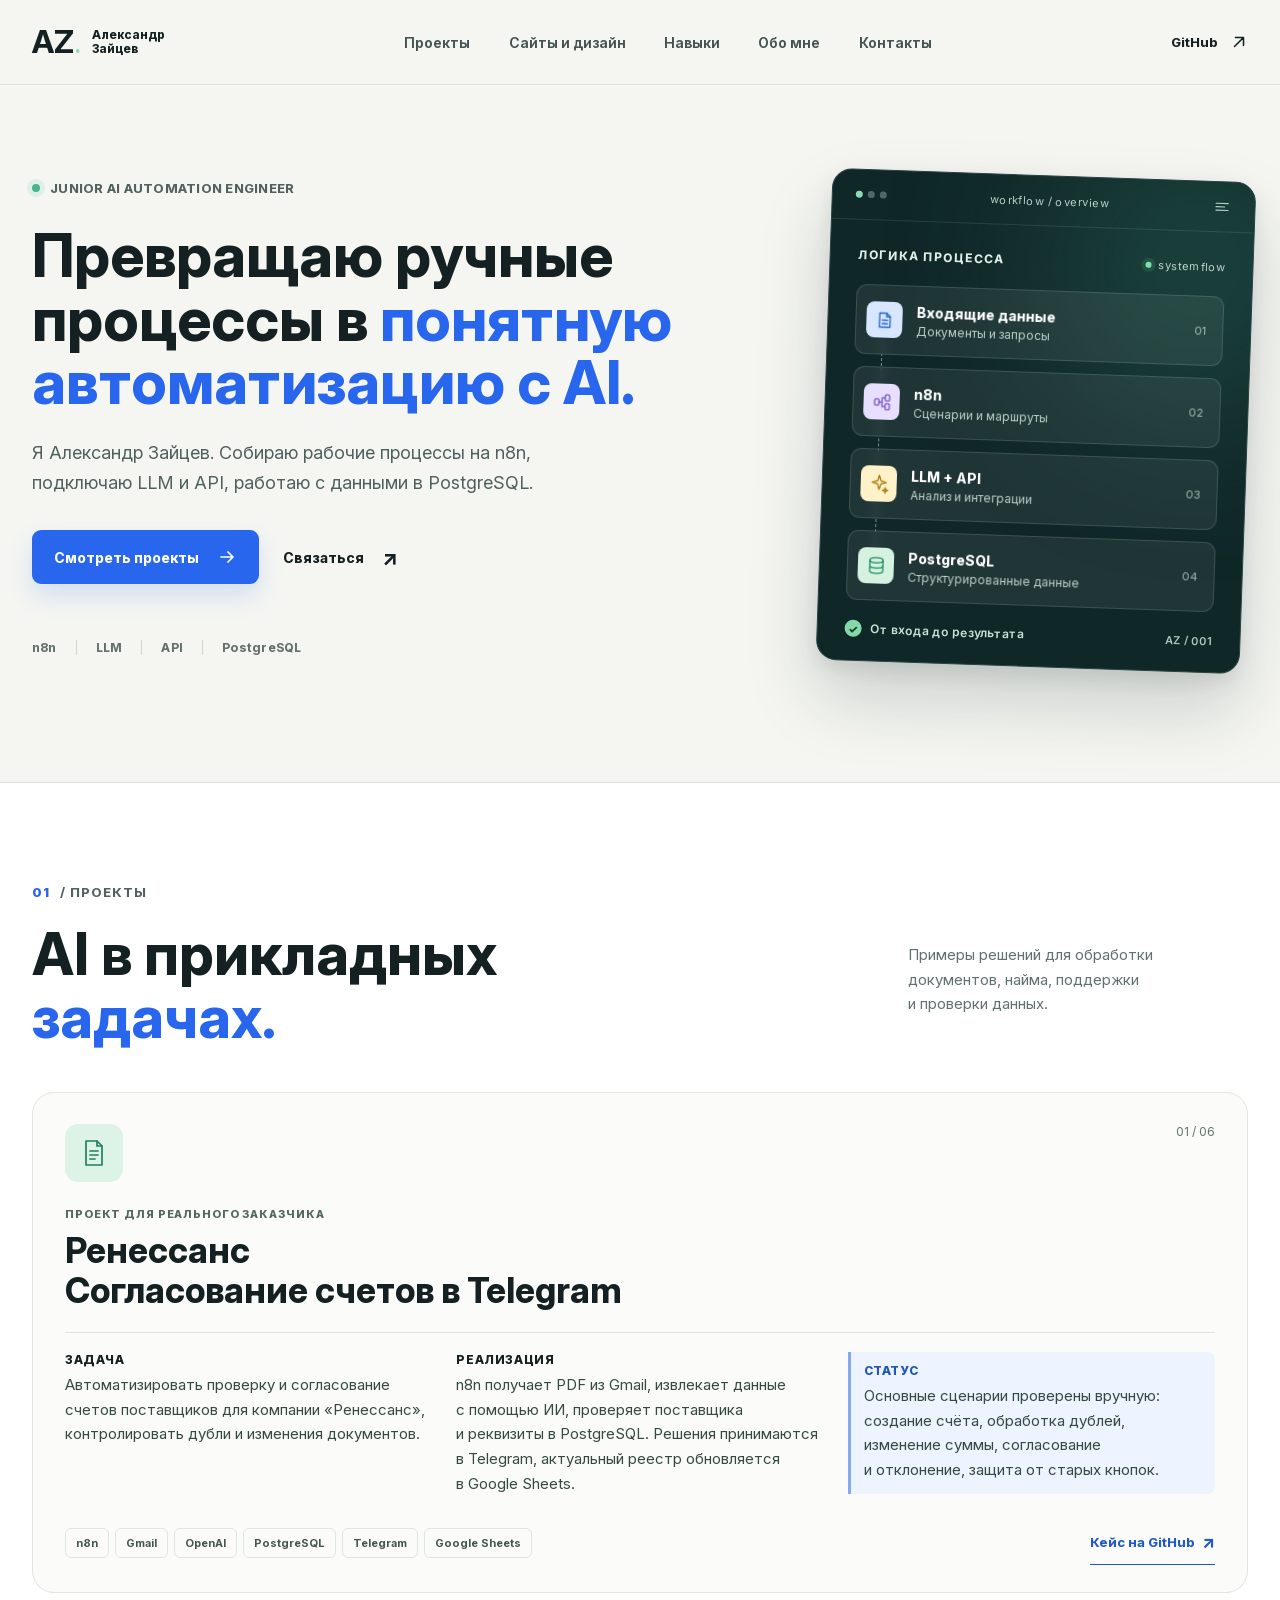
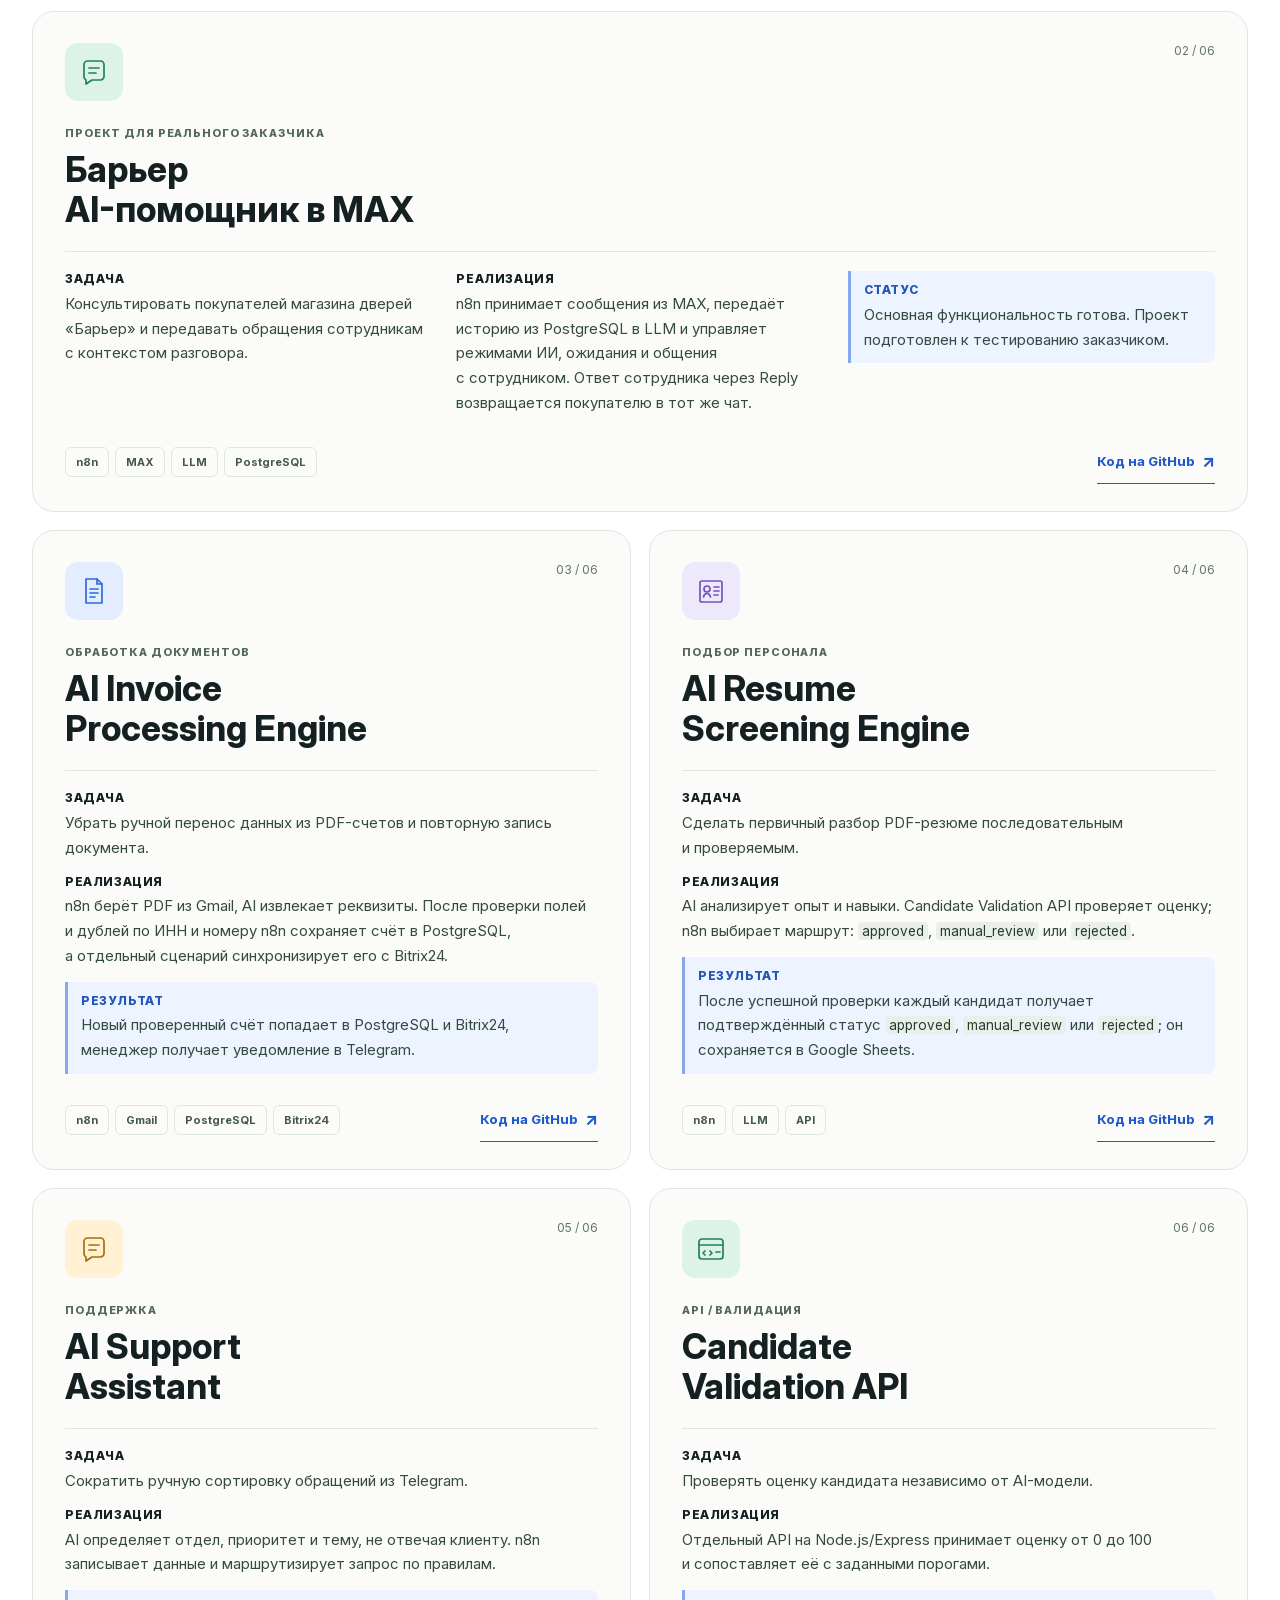
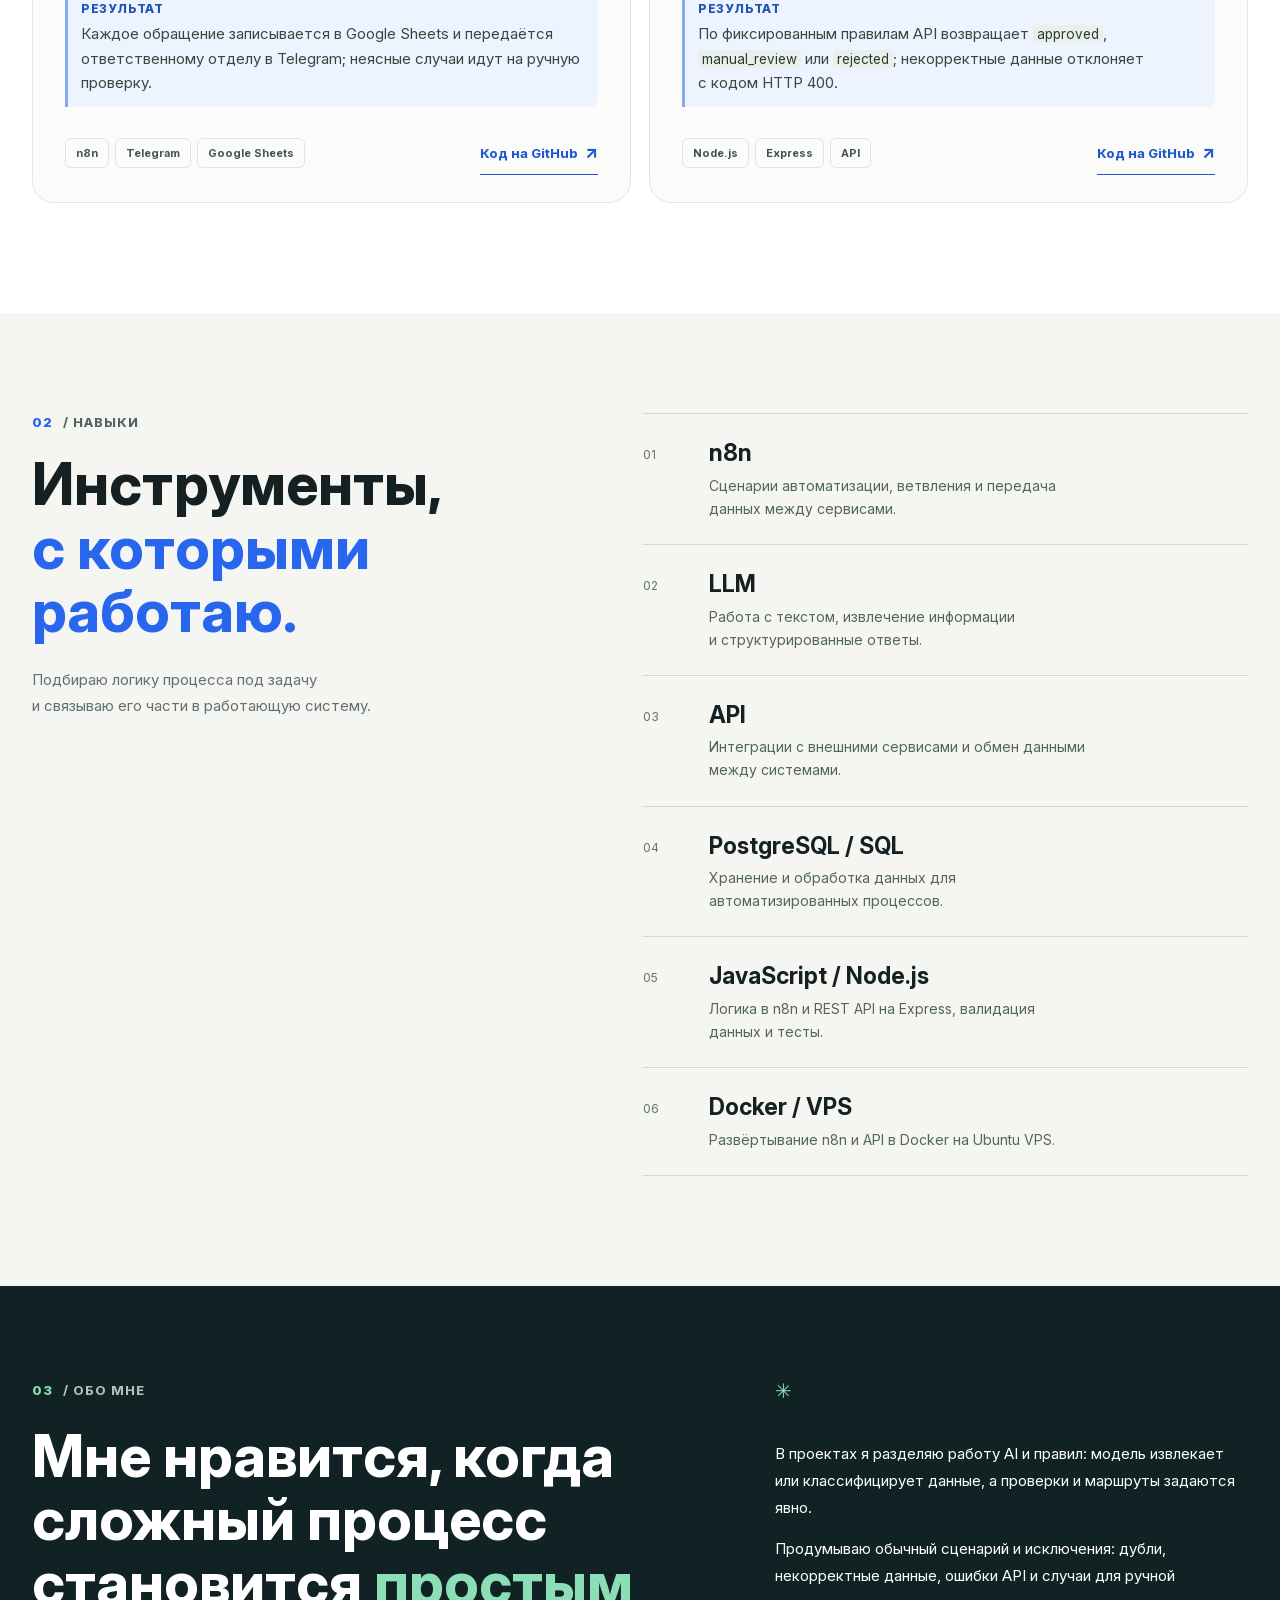
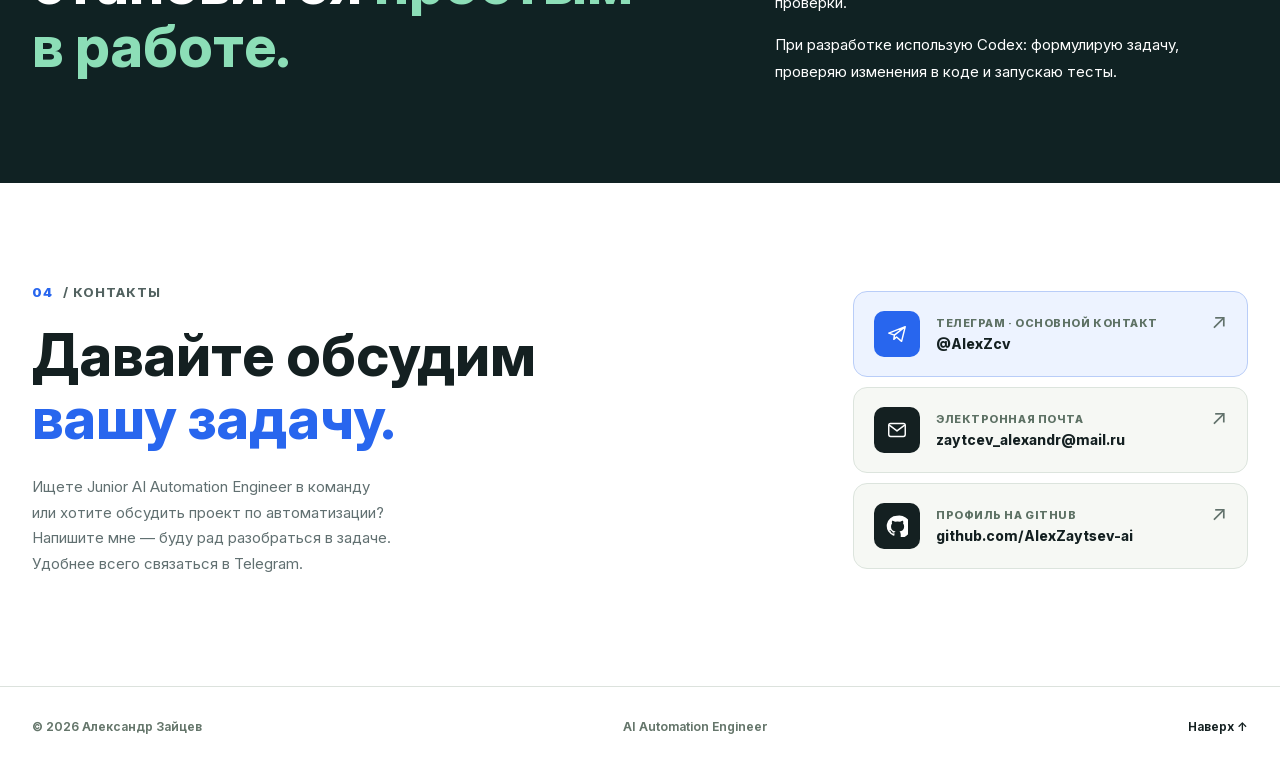
==== commit 7e449073: "Add Renaissance invoice approval as first portfolio project" ====
--- a/index.html
+++ b/index.html
@@ -135,9 +135,29 @@
             <article class="project-card project-card-client">
               <div class="card-top">
                 <span class="project-icon icon-green" aria-hidden="true">
+                  <svg viewBox="0 0 32 32" fill="none"><path d="M8 4h11l5 5v19H8V4Z" stroke="currentColor" stroke-width="1.7" stroke-linejoin="round"/><path d="M19 4v5h5M12 14h8M12 18h8M12 22h5" stroke="currentColor" stroke-width="1.7" stroke-linecap="round"/></svg>
+                </span>
+                <span class="card-number">01 / 06</span>
+              </div>
+              <p class="card-category">ПРОЕКТ ДЛЯ РЕАЛЬНОГО ЗАКАЗЧИКА</p>
+              <h3>Ренессанс<br />Согласование счетов в&nbsp;Telegram</h3>
+              <div class="card-details">
+                <p><strong>Задача</strong> Автоматизировать проверку и&nbsp;согласование счетов поставщиков для компании «Ренессанс», контролировать дубли и&nbsp;изменения документов.</p>
+                <p><strong>Реализация</strong> n8n получает PDF из&nbsp;Gmail, извлекает данные с&nbsp;помощью ИИ, проверяет поставщика и&nbsp;реквизиты в&nbsp;PostgreSQL. Решения принимаются в&nbsp;Telegram, актуальный реестр обновляется в&nbsp;Google Sheets.</p>
+                <p class="card-result"><strong>Статус</strong> Основные сценарии проверены вручную: создание счёта, обработка дублей, изменение суммы, согласование и&nbsp;отклонение, защита от&nbsp;старых кнопок.</p>
+              </div>
+              <div class="card-footer">
+                <div class="card-tags"><span>n8n</span><span>Gmail</span><span>OpenAI</span><span>PostgreSQL</span><span>Telegram</span><span>Google Sheets</span></div>
+                <a class="project-link" href="https://github.com/AlexZaytsev-ai/Renaissance-Invoice-Approval" target="_blank" rel="noopener noreferrer" aria-label="Открыть кейс Ренессанс — Согласование счетов в Telegram на GitHub в новой вкладке">Кейс на&nbsp;GitHub <span aria-hidden="true">↗</span></a>
+              </div>
+            </article>
+
+            <article class="project-card project-card-client">
+              <div class="card-top">
+                <span class="project-icon icon-green" aria-hidden="true">
                   <svg viewBox="0 0 32 32" fill="none"><path d="M6 8.5A3.5 3.5 0 0 1 9.5 5h13A3.5 3.5 0 0 1 26 8.5v12a3.5 3.5 0 0 1-3.5 3.5H14l-6 4v-4a3.5 3.5 0 0 1-2-3.2V8.5Z" stroke="currentColor" stroke-width="1.7" stroke-linejoin="round"/><path d="M11 12h10M11 17h7" stroke="currentColor" stroke-width="1.7" stroke-linecap="round"/></svg>
                 </span>
-                <span class="card-number">01 / 05</span>
+                <span class="card-number">02 / 06</span>
               </div>
               <p class="card-category">ПРОЕКТ ДЛЯ РЕАЛЬНОГО ЗАКАЗЧИКА</p>
               <h3>Барьер<br />AI-помощник в&nbsp;MAX</h3>
@@ -157,7 +177,7 @@
                 <span class="project-icon icon-blue" aria-hidden="true">
                   <svg viewBox="0 0 32 32" fill="none"><path d="M8 4h11l5 5v19H8V4Z" stroke="currentColor" stroke-width="1.7" stroke-linejoin="round"/><path d="M19 4v5h5M12 14h8M12 18h8M12 22h5" stroke="currentColor" stroke-width="1.7" stroke-linecap="round"/></svg>
                 </span>
-                <span class="card-number">02 / 05</span>
+                <span class="card-number">03 / 06</span>
               </div>
               <p class="card-category">ОБРАБОТКА ДОКУМЕНТОВ</p>
               <h3>AI Invoice<br />Processing Engine</h3>
@@ -177,7 +197,7 @@
                 <span class="project-icon icon-purple" aria-hidden="true">
                   <svg viewBox="0 0 32 32" fill="none"><rect x="5" y="6" width="22" height="21" rx="2" stroke="currentColor" stroke-width="1.7"/><circle cx="12" cy="14" r="3" stroke="currentColor" stroke-width="1.7"/><path d="M8.5 22c.5-2.4 2-3.5 3.5-3.5s3 1.1 3.5 3.5M19 12h5M19 16h5M19 20h4" stroke="currentColor" stroke-width="1.7" stroke-linecap="round"/></svg>
                 </span>
-                <span class="card-number">03 / 05</span>
+                <span class="card-number">04 / 06</span>
               </div>
               <p class="card-category">ПОДБОР ПЕРСОНАЛА</p>
               <h3>AI Resume<br />Screening Engine</h3>
@@ -197,7 +217,7 @@
                 <span class="project-icon icon-yellow" aria-hidden="true">
                   <svg viewBox="0 0 32 32" fill="none"><path d="M6 8.5A3.5 3.5 0 0 1 9.5 5h13A3.5 3.5 0 0 1 26 8.5v12a3.5 3.5 0 0 1-3.5 3.5H14l-6 4v-4a3.5 3.5 0 0 1-2-3.2V8.5Z" stroke="currentColor" stroke-width="1.7" stroke-linejoin="round"/><path d="M11 12h10M11 17h7" stroke="currentColor" stroke-width="1.7" stroke-linecap="round"/></svg>
                 </span>
-                <span class="card-number">04 / 05</span>
+                <span class="card-number">05 / 06</span>
               </div>
               <p class="card-category">ПОДДЕРЖКА</p>
               <h3>AI Support<br />Assistant</h3>
@@ -217,7 +237,7 @@
                 <span class="project-icon icon-green" aria-hidden="true">
                   <svg viewBox="0 0 32 32" fill="none"><rect x="4" y="6" width="24" height="20" rx="3" stroke="currentColor" stroke-width="1.7"/><path d="M4 12h24M10 18l-2 2 2 2M15 18l2 2-2 2M21 19h4" stroke="currentColor" stroke-width="1.7" stroke-linecap="round" stroke-linejoin="round"/></svg>
                 </span>
-                <span class="card-number">05 / 05</span>
+                <span class="card-number">06 / 06</span>
               </div>
               <p class="card-category">API / ВАЛИДАЦИЯ</p>
               <h3>Candidate<br />Validation API</h3>
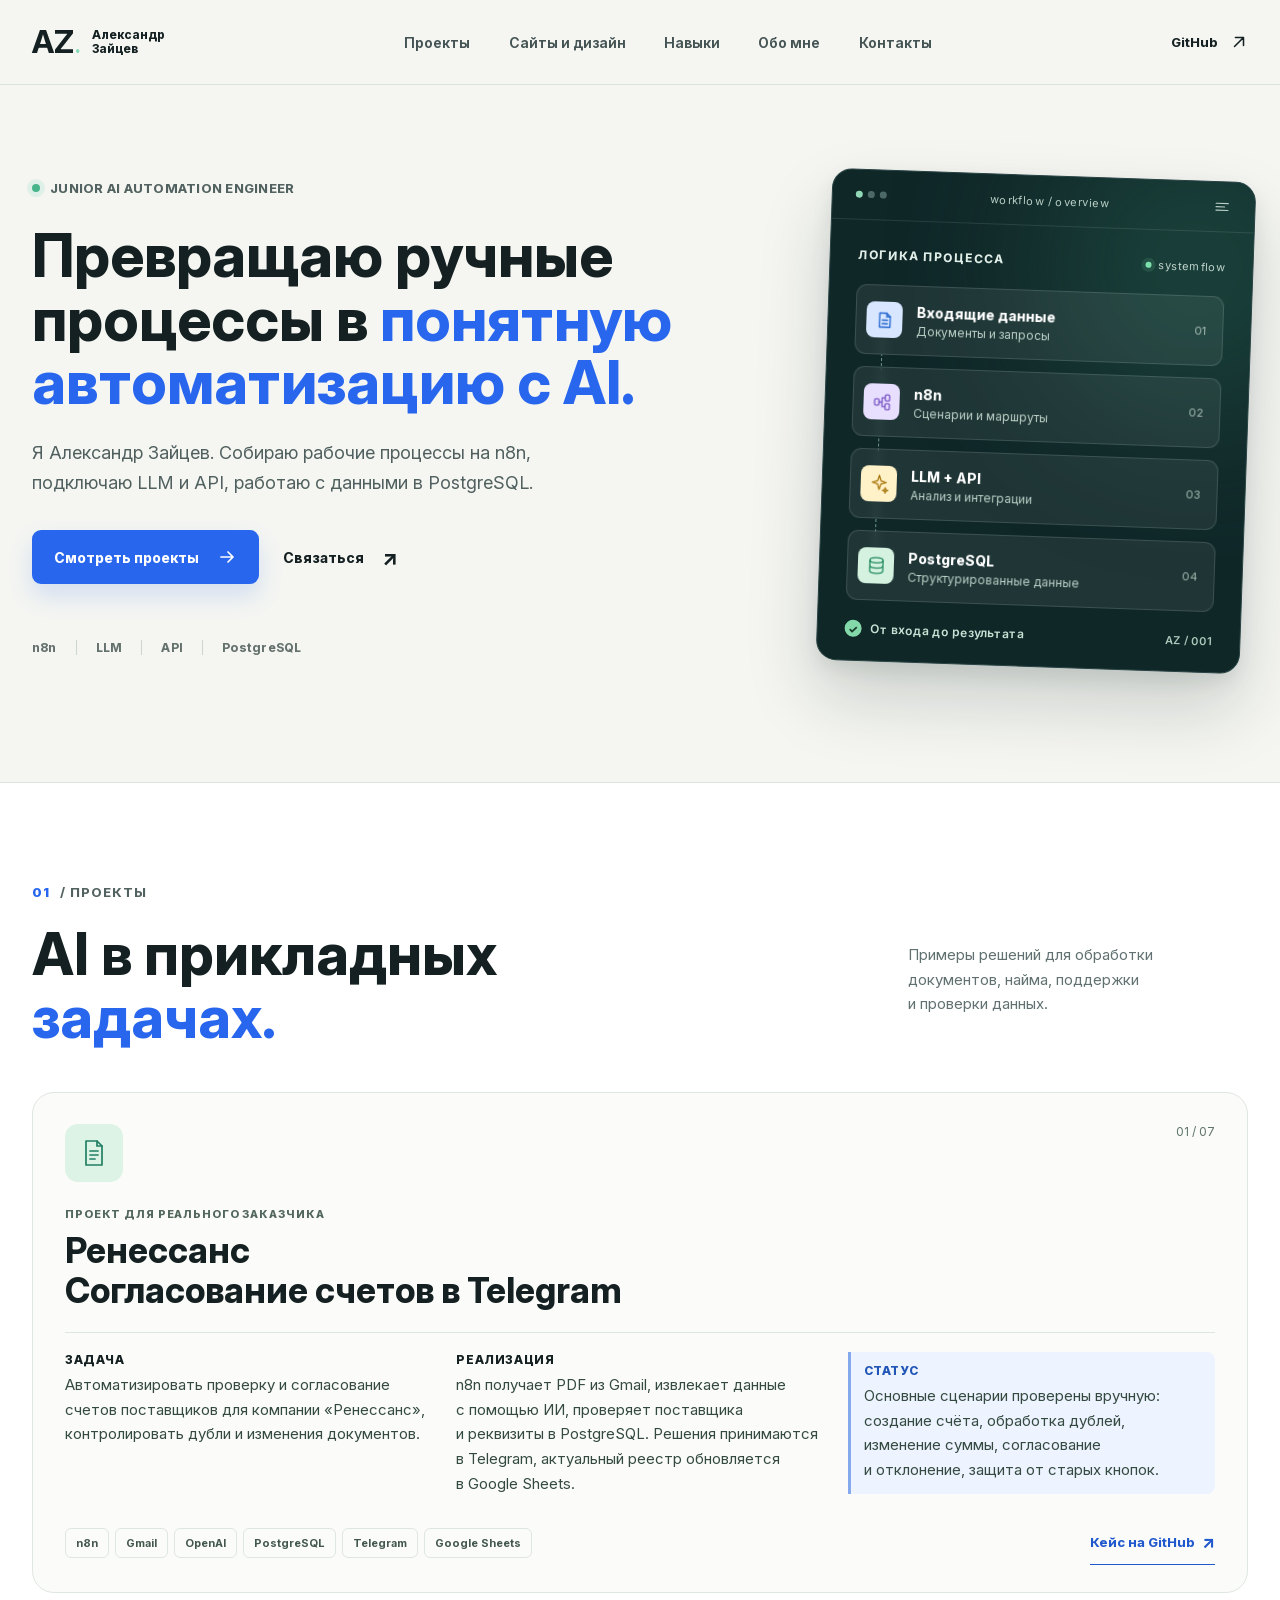
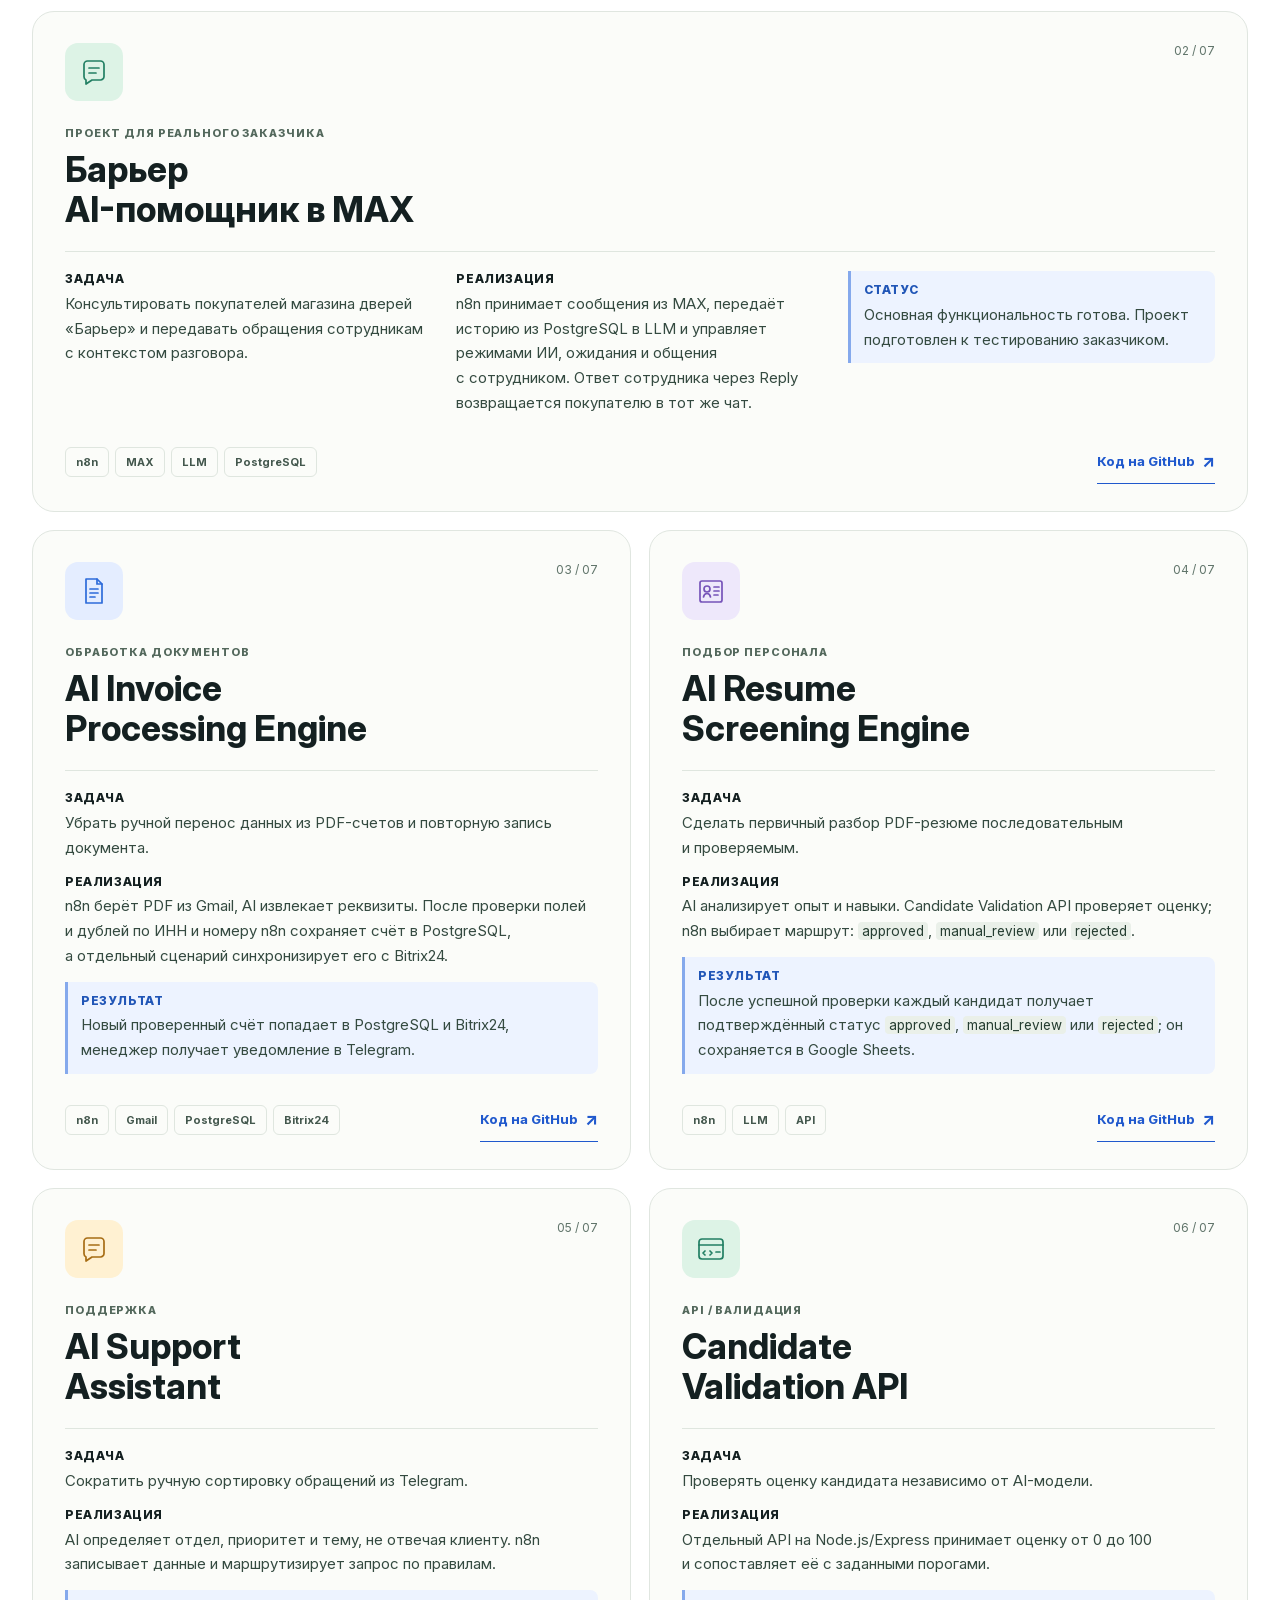
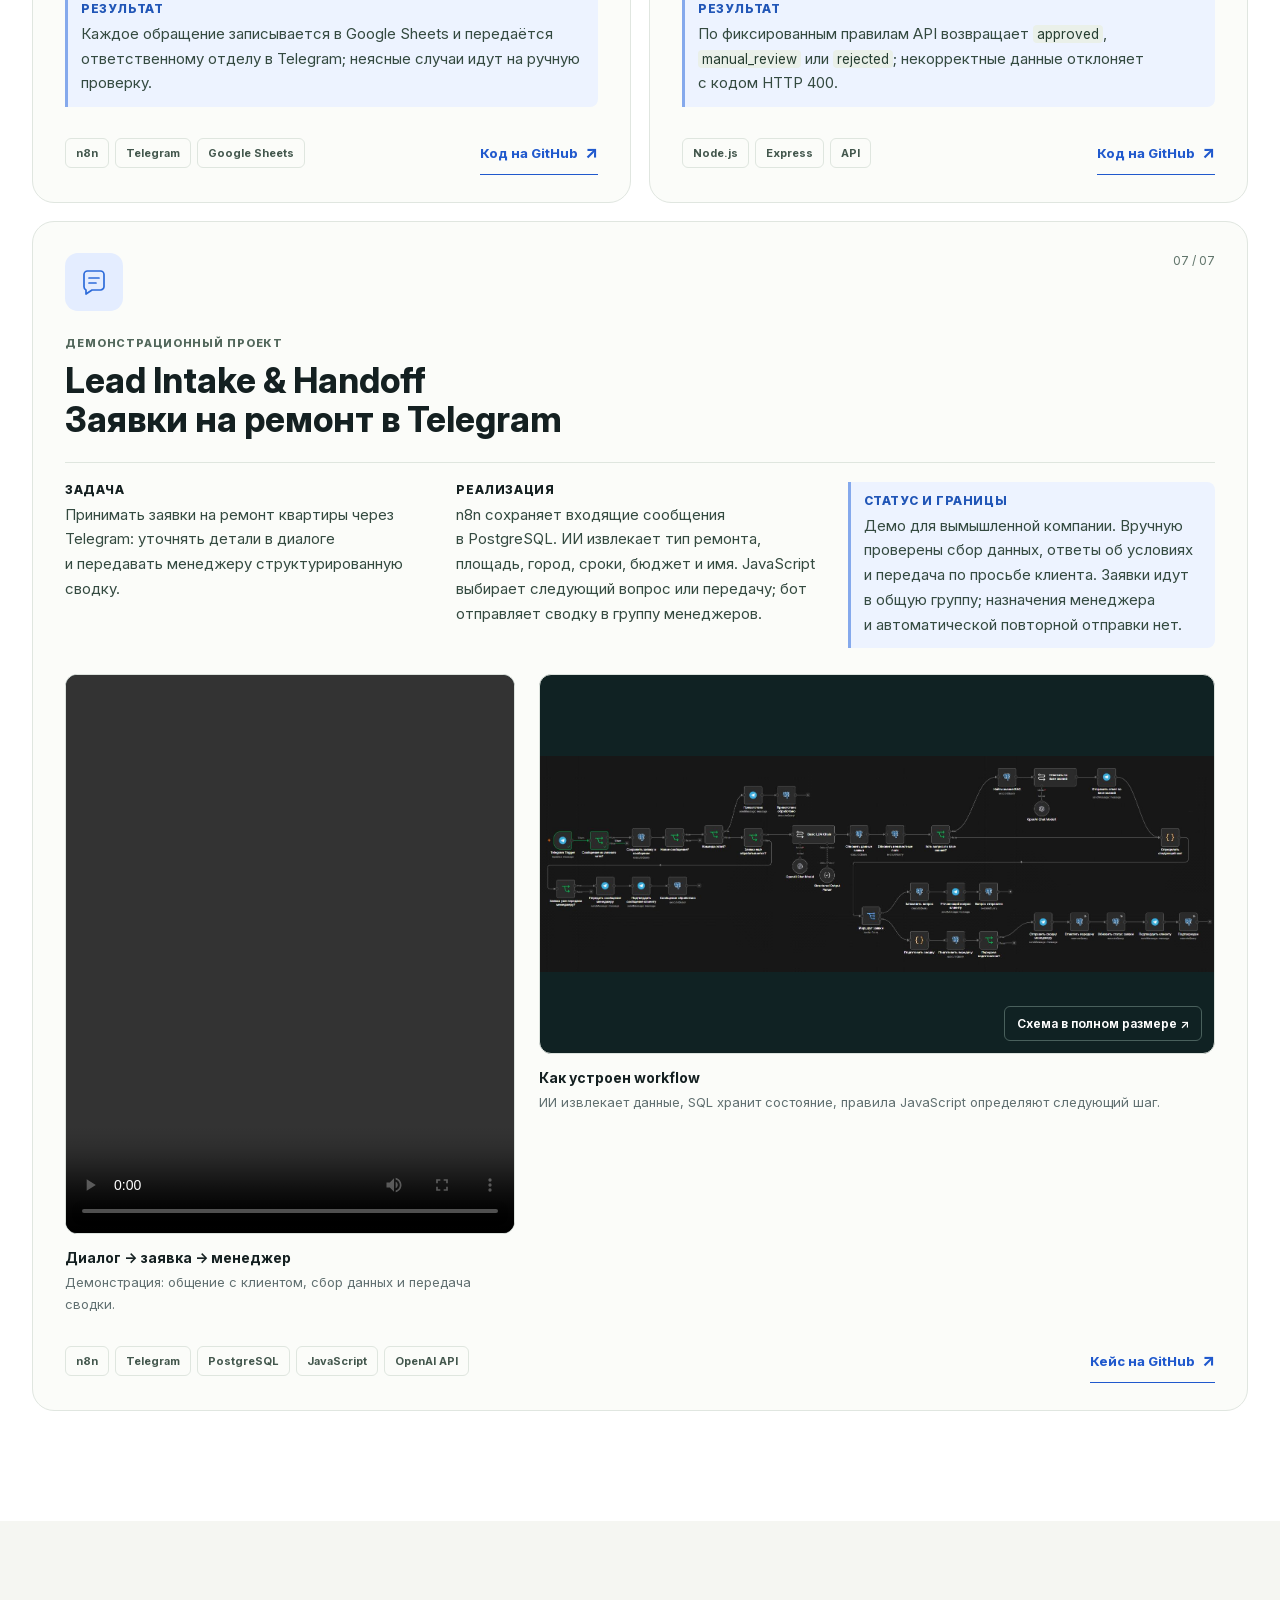
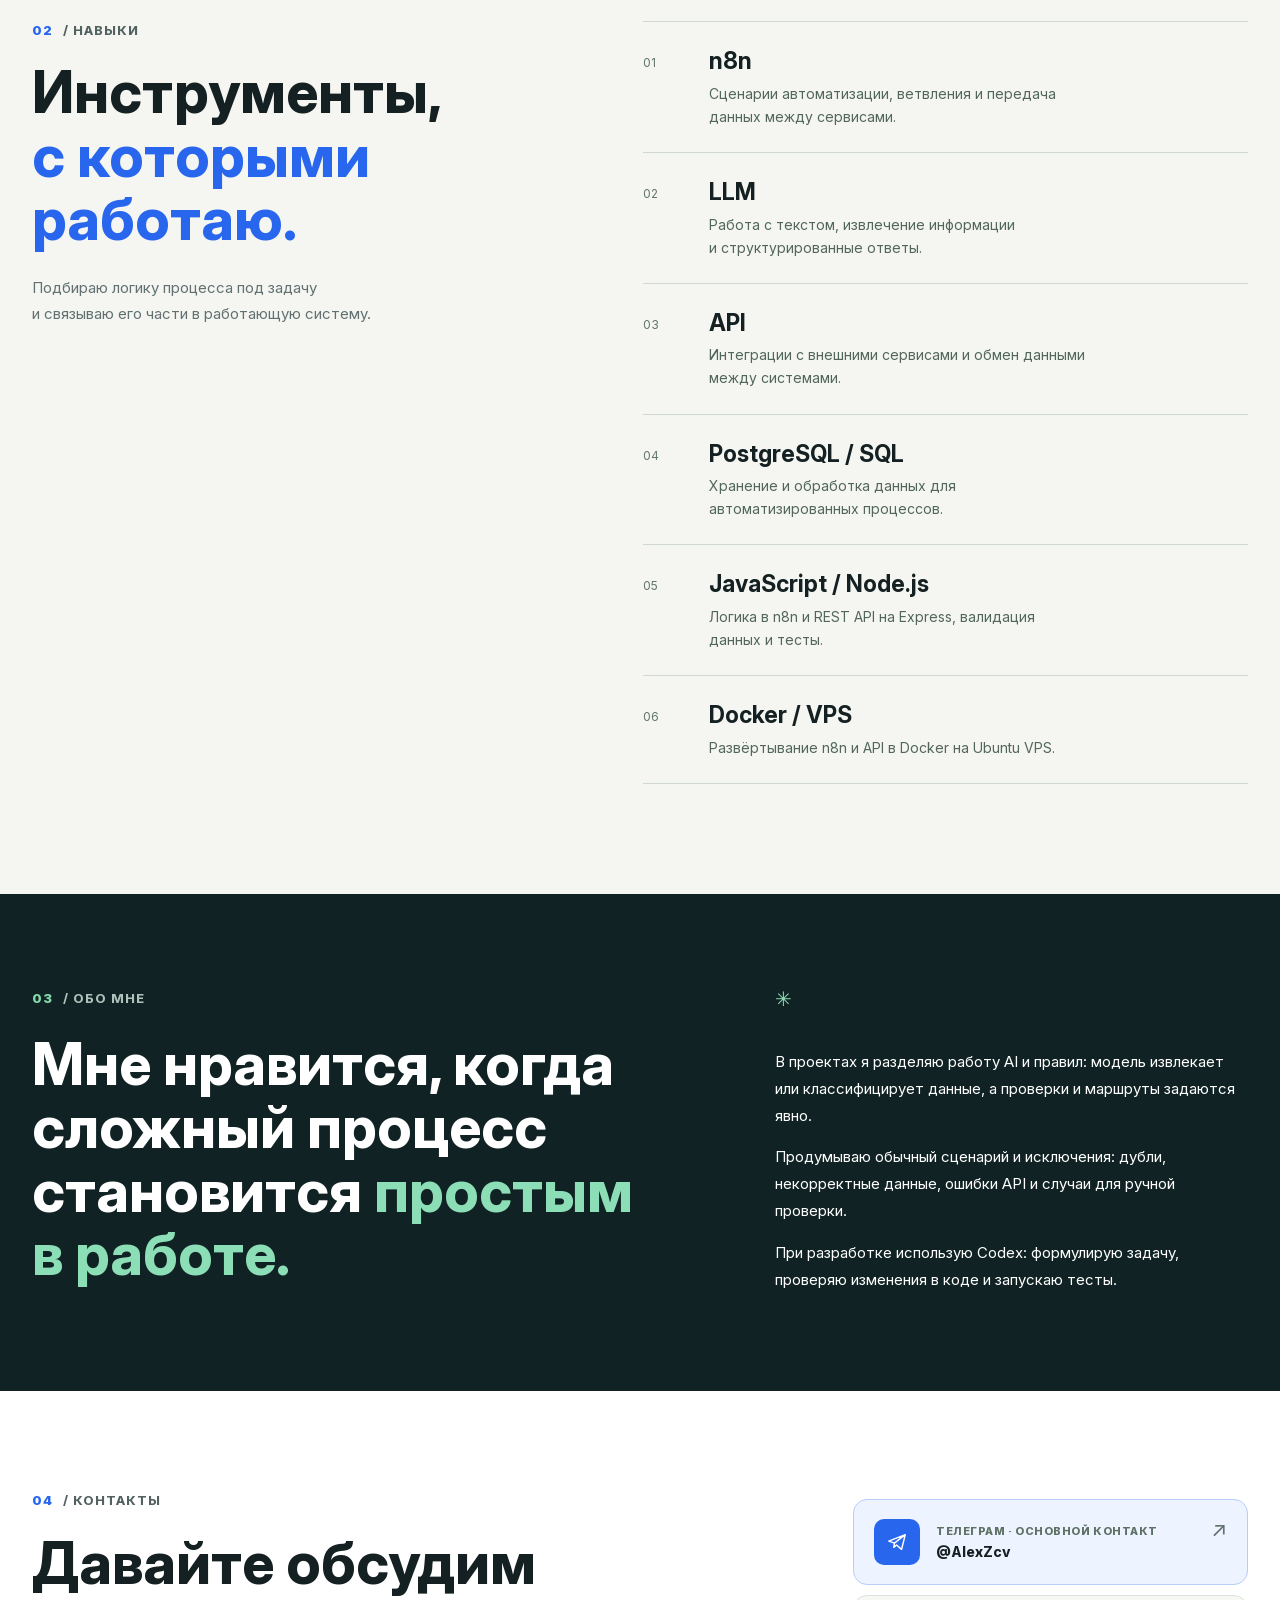
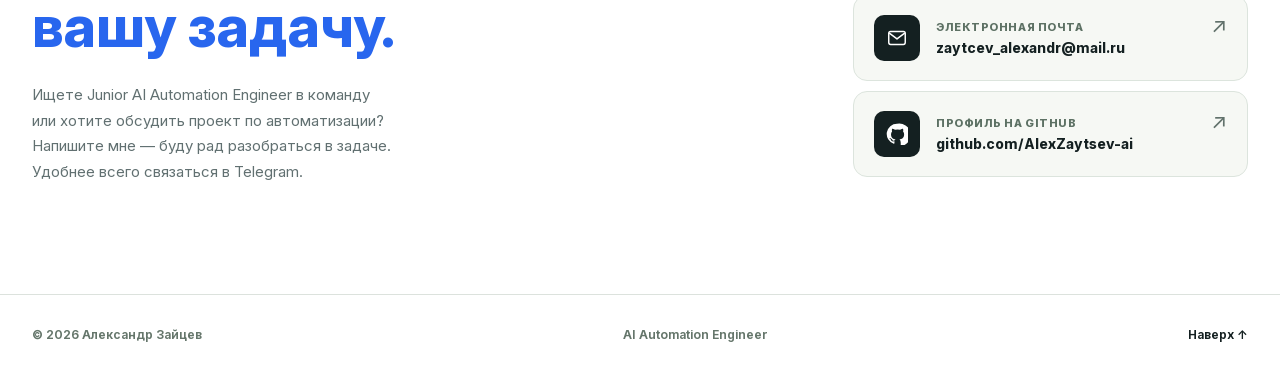
==== commit 3ca0b527: "Add Lead Intake and Handoff portfolio case with demo" ====
--- a/index.html
+++ b/index.html
@@ -137,7 +137,7 @@
                 <span class="project-icon icon-green" aria-hidden="true">
                   <svg viewBox="0 0 32 32" fill="none"><path d="M8 4h11l5 5v19H8V4Z" stroke="currentColor" stroke-width="1.7" stroke-linejoin="round"/><path d="M19 4v5h5M12 14h8M12 18h8M12 22h5" stroke="currentColor" stroke-width="1.7" stroke-linecap="round"/></svg>
                 </span>
-                <span class="card-number">01 / 06</span>
+                <span class="card-number">01 / 07</span>
               </div>
               <p class="card-category">ПРОЕКТ ДЛЯ РЕАЛЬНОГО ЗАКАЗЧИКА</p>
               <h3>Ренессанс<br />Согласование счетов в&nbsp;Telegram</h3>
@@ -157,7 +157,7 @@
                 <span class="project-icon icon-green" aria-hidden="true">
                   <svg viewBox="0 0 32 32" fill="none"><path d="M6 8.5A3.5 3.5 0 0 1 9.5 5h13A3.5 3.5 0 0 1 26 8.5v12a3.5 3.5 0 0 1-3.5 3.5H14l-6 4v-4a3.5 3.5 0 0 1-2-3.2V8.5Z" stroke="currentColor" stroke-width="1.7" stroke-linejoin="round"/><path d="M11 12h10M11 17h7" stroke="currentColor" stroke-width="1.7" stroke-linecap="round"/></svg>
                 </span>
-                <span class="card-number">02 / 06</span>
+                <span class="card-number">02 / 07</span>
               </div>
               <p class="card-category">ПРОЕКТ ДЛЯ РЕАЛЬНОГО ЗАКАЗЧИКА</p>
               <h3>Барьер<br />AI-помощник в&nbsp;MAX</h3>
@@ -177,7 +177,7 @@
                 <span class="project-icon icon-blue" aria-hidden="true">
                   <svg viewBox="0 0 32 32" fill="none"><path d="M8 4h11l5 5v19H8V4Z" stroke="currentColor" stroke-width="1.7" stroke-linejoin="round"/><path d="M19 4v5h5M12 14h8M12 18h8M12 22h5" stroke="currentColor" stroke-width="1.7" stroke-linecap="round"/></svg>
                 </span>
-                <span class="card-number">03 / 06</span>
+                <span class="card-number">03 / 07</span>
               </div>
               <p class="card-category">ОБРАБОТКА ДОКУМЕНТОВ</p>
               <h3>AI Invoice<br />Processing Engine</h3>
@@ -197,7 +197,7 @@
                 <span class="project-icon icon-purple" aria-hidden="true">
                   <svg viewBox="0 0 32 32" fill="none"><rect x="5" y="6" width="22" height="21" rx="2" stroke="currentColor" stroke-width="1.7"/><circle cx="12" cy="14" r="3" stroke="currentColor" stroke-width="1.7"/><path d="M8.5 22c.5-2.4 2-3.5 3.5-3.5s3 1.1 3.5 3.5M19 12h5M19 16h5M19 20h4" stroke="currentColor" stroke-width="1.7" stroke-linecap="round"/></svg>
                 </span>
-                <span class="card-number">04 / 06</span>
+                <span class="card-number">04 / 07</span>
               </div>
               <p class="card-category">ПОДБОР ПЕРСОНАЛА</p>
               <h3>AI Resume<br />Screening Engine</h3>
@@ -217,7 +217,7 @@
                 <span class="project-icon icon-yellow" aria-hidden="true">
                   <svg viewBox="0 0 32 32" fill="none"><path d="M6 8.5A3.5 3.5 0 0 1 9.5 5h13A3.5 3.5 0 0 1 26 8.5v12a3.5 3.5 0 0 1-3.5 3.5H14l-6 4v-4a3.5 3.5 0 0 1-2-3.2V8.5Z" stroke="currentColor" stroke-width="1.7" stroke-linejoin="round"/><path d="M11 12h10M11 17h7" stroke="currentColor" stroke-width="1.7" stroke-linecap="round"/></svg>
                 </span>
-                <span class="card-number">05 / 06</span>
+                <span class="card-number">05 / 07</span>
               </div>
               <p class="card-category">ПОДДЕРЖКА</p>
               <h3>AI Support<br />Assistant</h3>
@@ -237,7 +237,7 @@
                 <span class="project-icon icon-green" aria-hidden="true">
                   <svg viewBox="0 0 32 32" fill="none"><rect x="4" y="6" width="24" height="20" rx="3" stroke="currentColor" stroke-width="1.7"/><path d="M4 12h24M10 18l-2 2 2 2M15 18l2 2-2 2M21 19h4" stroke="currentColor" stroke-width="1.7" stroke-linecap="round" stroke-linejoin="round"/></svg>
                 </span>
-                <span class="card-number">06 / 06</span>
+                <span class="card-number">06 / 07</span>
               </div>
               <p class="card-category">API / ВАЛИДАЦИЯ</p>
               <h3>Candidate<br />Validation API</h3>
@@ -249,6 +249,42 @@
               <div class="card-footer">
                 <div class="card-tags"><span>Node.js</span><span>Express</span><span>API</span></div>
                 <a class="project-link" href="https://github.com/AlexZaytsev-ai/candidate-validation-api" target="_blank" rel="noopener noreferrer" aria-label="Открыть репозиторий Candidate Validation API на GitHub в новой вкладке">Код на&nbsp;GitHub <span aria-hidden="true">↗</span></a>
+              </div>
+            </article>
+
+            <article class="project-card project-card-lead" id="lead-intake-handoff" aria-labelledby="lead-intake-title">
+              <div class="card-top">
+                <span class="project-icon icon-blue" aria-hidden="true">
+                  <svg viewBox="0 0 32 32" fill="none"><path d="M6 8.5A3.5 3.5 0 0 1 9.5 5h13A3.5 3.5 0 0 1 26 8.5v12a3.5 3.5 0 0 1-3.5 3.5H14l-6 4v-4a3.5 3.5 0 0 1-2-3.2V8.5Z" stroke="currentColor" stroke-width="1.7" stroke-linejoin="round"/><path d="M11 12h10M11 17h7" stroke="currentColor" stroke-width="1.7" stroke-linecap="round"/></svg>
+                </span>
+                <span class="card-number">07 / 07</span>
+              </div>
+              <p class="card-category">ДЕМОНСТРАЦИОННЫЙ ПРОЕКТ</p>
+              <h3 id="lead-intake-title">Lead Intake &amp; Handoff<br />Заявки на&nbsp;ремонт в&nbsp;Telegram</h3>
+              <div class="card-details">
+                <p><strong>Задача</strong> Принимать заявки на&nbsp;ремонт квартиры через Telegram: уточнять детали в&nbsp;диалоге и&nbsp;передавать менеджеру структурированную сводку.</p>
+                <p><strong>Реализация</strong> n8n сохраняет входящие сообщения в&nbsp;PostgreSQL. ИИ извлекает тип ремонта, площадь, город, сроки, бюджет и&nbsp;имя. JavaScript выбирает следующий вопрос или передачу; бот отправляет сводку в&nbsp;группу менеджеров.</p>
+                <p class="card-result"><strong>Статус и&nbsp;границы</strong> Демо для вымышленной компании. Вручную проверены сбор данных, ответы об&nbsp;условиях и&nbsp;передача по&nbsp;просьбе клиента. Заявки идут в&nbsp;общую группу; назначения менеджера и&nbsp;автоматической повторной отправки нет.</p>
+              </div>
+              <div class="lead-media">
+                <figure class="lead-media-item">
+                  <video class="lead-demo-video" controls playsinline preload="metadata" aria-label="Демонстрация Lead Intake &amp; Handoff" aria-describedby="lead-video-caption">
+                    <source src="assets/lead-intake-handoff/Lead_Intake_Handoff_Demo.mp4" type="video/mp4" />
+                    Ваш браузер не&nbsp;поддерживает видео. <a href="assets/lead-intake-handoff/Lead_Intake_Handoff_Demo.mp4">Открыть ролик</a>.
+                  </video>
+                  <figcaption id="lead-video-caption"><strong>Диалог → заявка → менеджер</strong>Демонстрация: общение с&nbsp;клиентом, сбор данных и&nbsp;передача сводки.</figcaption>
+                </figure>
+                <figure class="lead-media-item">
+                  <a class="lead-workflow-link" href="assets/lead-intake-handoff/lead-intake-workflow.jpg" target="_blank" rel="noopener noreferrer" aria-label="Открыть схему workflow Lead Intake &amp; Handoff в полном размере в новой вкладке">
+                    <img src="assets/lead-intake-handoff/lead-intake-workflow.jpg" alt="Основной workflow n8n: сохранение сообщения в PostgreSQL, извлечение данных ИИ, уточняющие вопросы и отправка сводки менеджеру" width="1809" height="580" loading="lazy" decoding="async" />
+                    <span>Схема в&nbsp;полном размере <span aria-hidden="true">↗</span></span>
+                  </a>
+                  <figcaption><strong>Как устроен workflow</strong>ИИ извлекает данные, SQL хранит состояние, правила JavaScript определяют следующий шаг.</figcaption>
+                </figure>
+              </div>
+              <div class="card-footer">
+                <div class="card-tags" aria-label="Стек проекта"><span>n8n</span><span>Telegram</span><span>PostgreSQL</span><span>JavaScript</span><span>OpenAI API</span></div>
+                <a class="project-link" href="https://github.com/AlexZaytsev-ai/Lead-intake-handoff" target="_blank" rel="noopener noreferrer" aria-label="Открыть кейс Lead Intake &amp; Handoff на GitHub в новой вкладке">Кейс на&nbsp;GitHub <span aria-hidden="true">↗</span></a>
               </div>
             </article>
           </div>
--- a/styles.css
+++ b/styles.css
@@ -185,6 +185,24 @@
 .project-link:hover { color: #123b93; }
 .project-link span { font-size: 17px; line-height: 1; }
 
+.project-card-lead { grid-column: 1 / -1; min-width: 0; scroll-margin-top: 24px; }
+.lead-media { display: grid; grid-template-columns: minmax(0, .8fr) minmax(0, 1.2fr); align-items: start; gap: 24px; margin-top: 26px; }
+.lead-media-item { min-width: 0; margin: 0; }
+.lead-demo-video, .lead-workflow-link { display: block; width: 100%; border: 1px solid var(--line); border-radius: 12px; background: var(--dark); }
+.lead-demo-video { aspect-ratio: 1 / 2; max-height: min(560px, 75svh); object-fit: contain; }
+.lead-workflow-link { position: relative; display: flex; align-items: center; aspect-ratio: 16 / 9; overflow: hidden; }
+.lead-workflow-link img { display: block; width: 100%; height: auto; }
+.lead-workflow-link > span { position: absolute; right: 12px; bottom: 12px; padding: 9px 12px; border: 1px solid #49605c; border-radius: 6px; background: var(--dark); color: #fff; font-size: 12px; font-weight: 650; }
+.lead-workflow-link:hover > span { background: var(--blue); }
+.lead-media-item figcaption { margin-top: 12px; color: var(--muted); font-size: 13px; line-height: 1.65; }
+.lead-media-item figcaption strong { display: block; margin-bottom: 3px; color: var(--ink); font-size: 14px; }
+@media (min-width: 881px) {
+  .project-card-lead .card-details { grid-template-columns: repeat(3, minmax(0, 1fr)); align-items: start; gap: 24px; }
+}
+@media (max-width: 760px) {
+  .lead-media { grid-template-columns: 1fr; }
+}
+
 .skills-section { background: var(--bg); }
 .skills-grid { display: grid; grid-template-columns: .9fr 1.1fr; gap: clamp(60px, 9vw, 140px); }
 .skills-intro h2 { margin-bottom: 24px; }
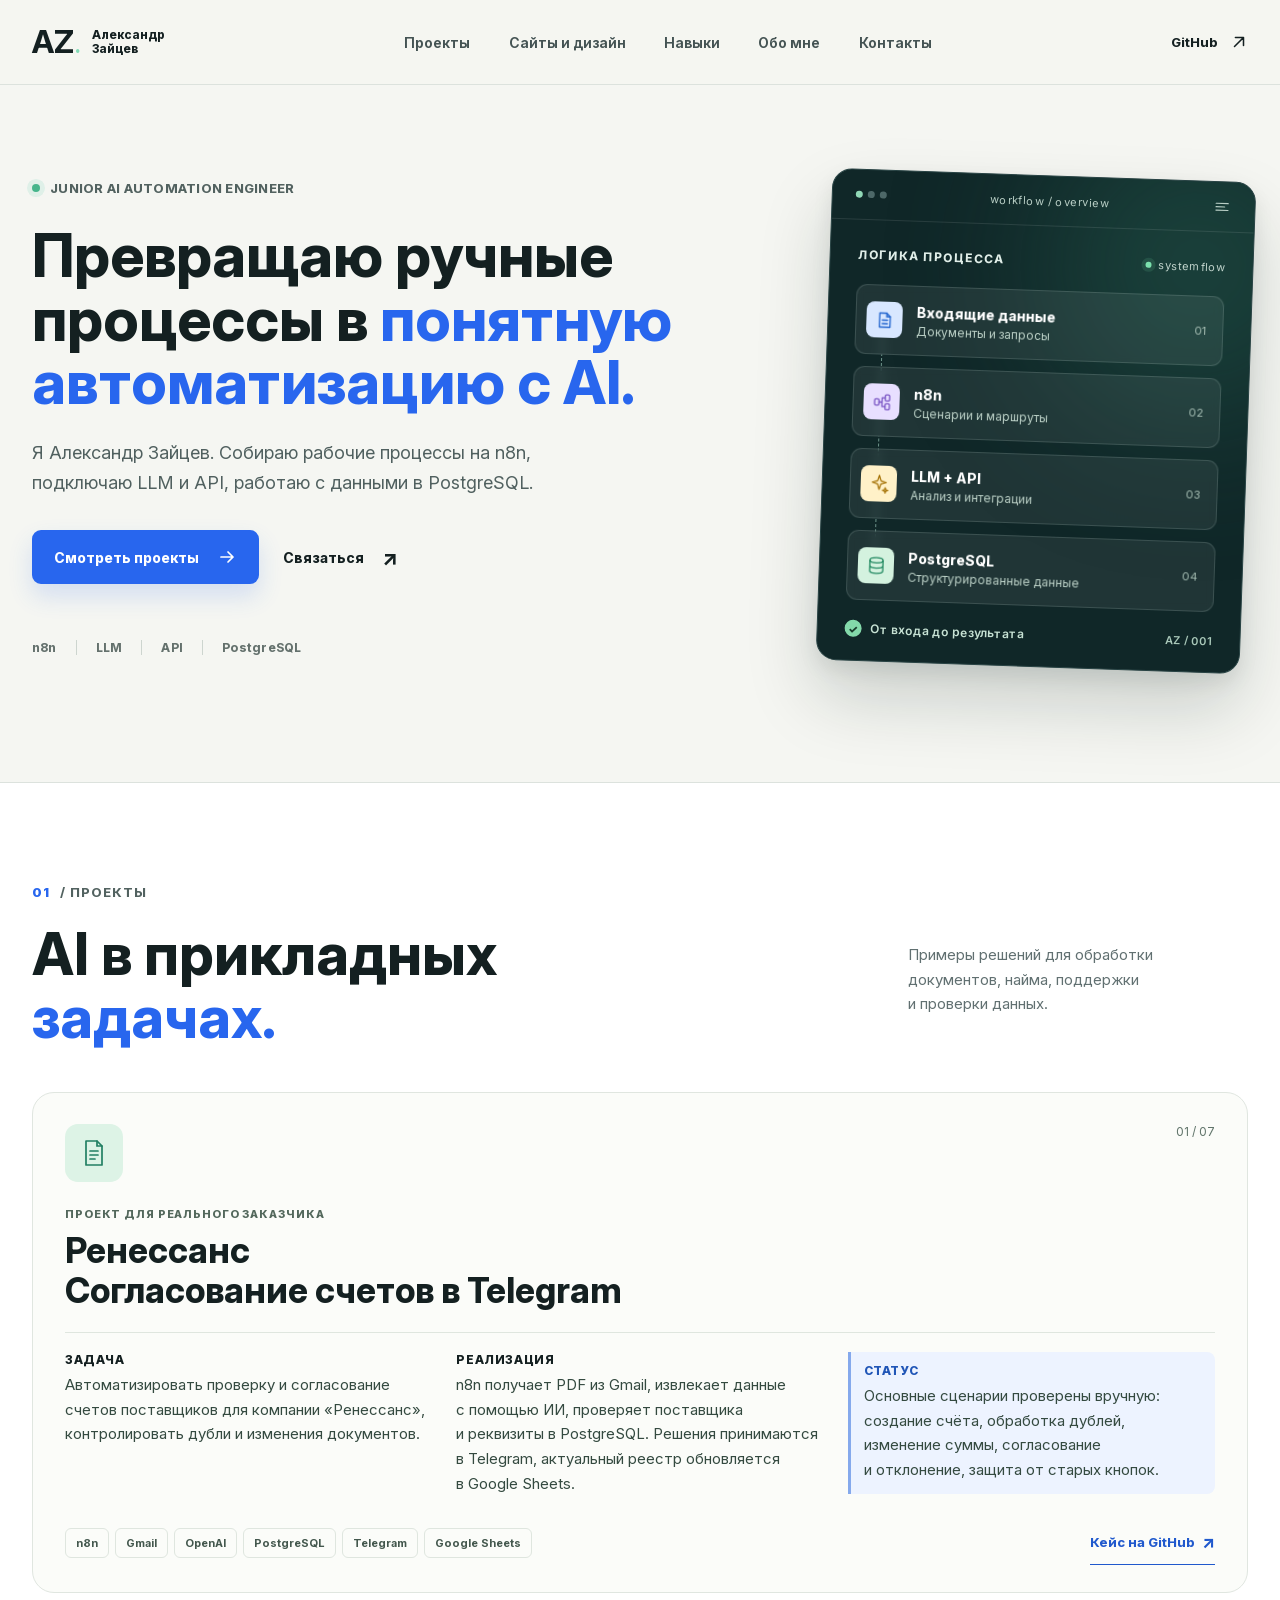
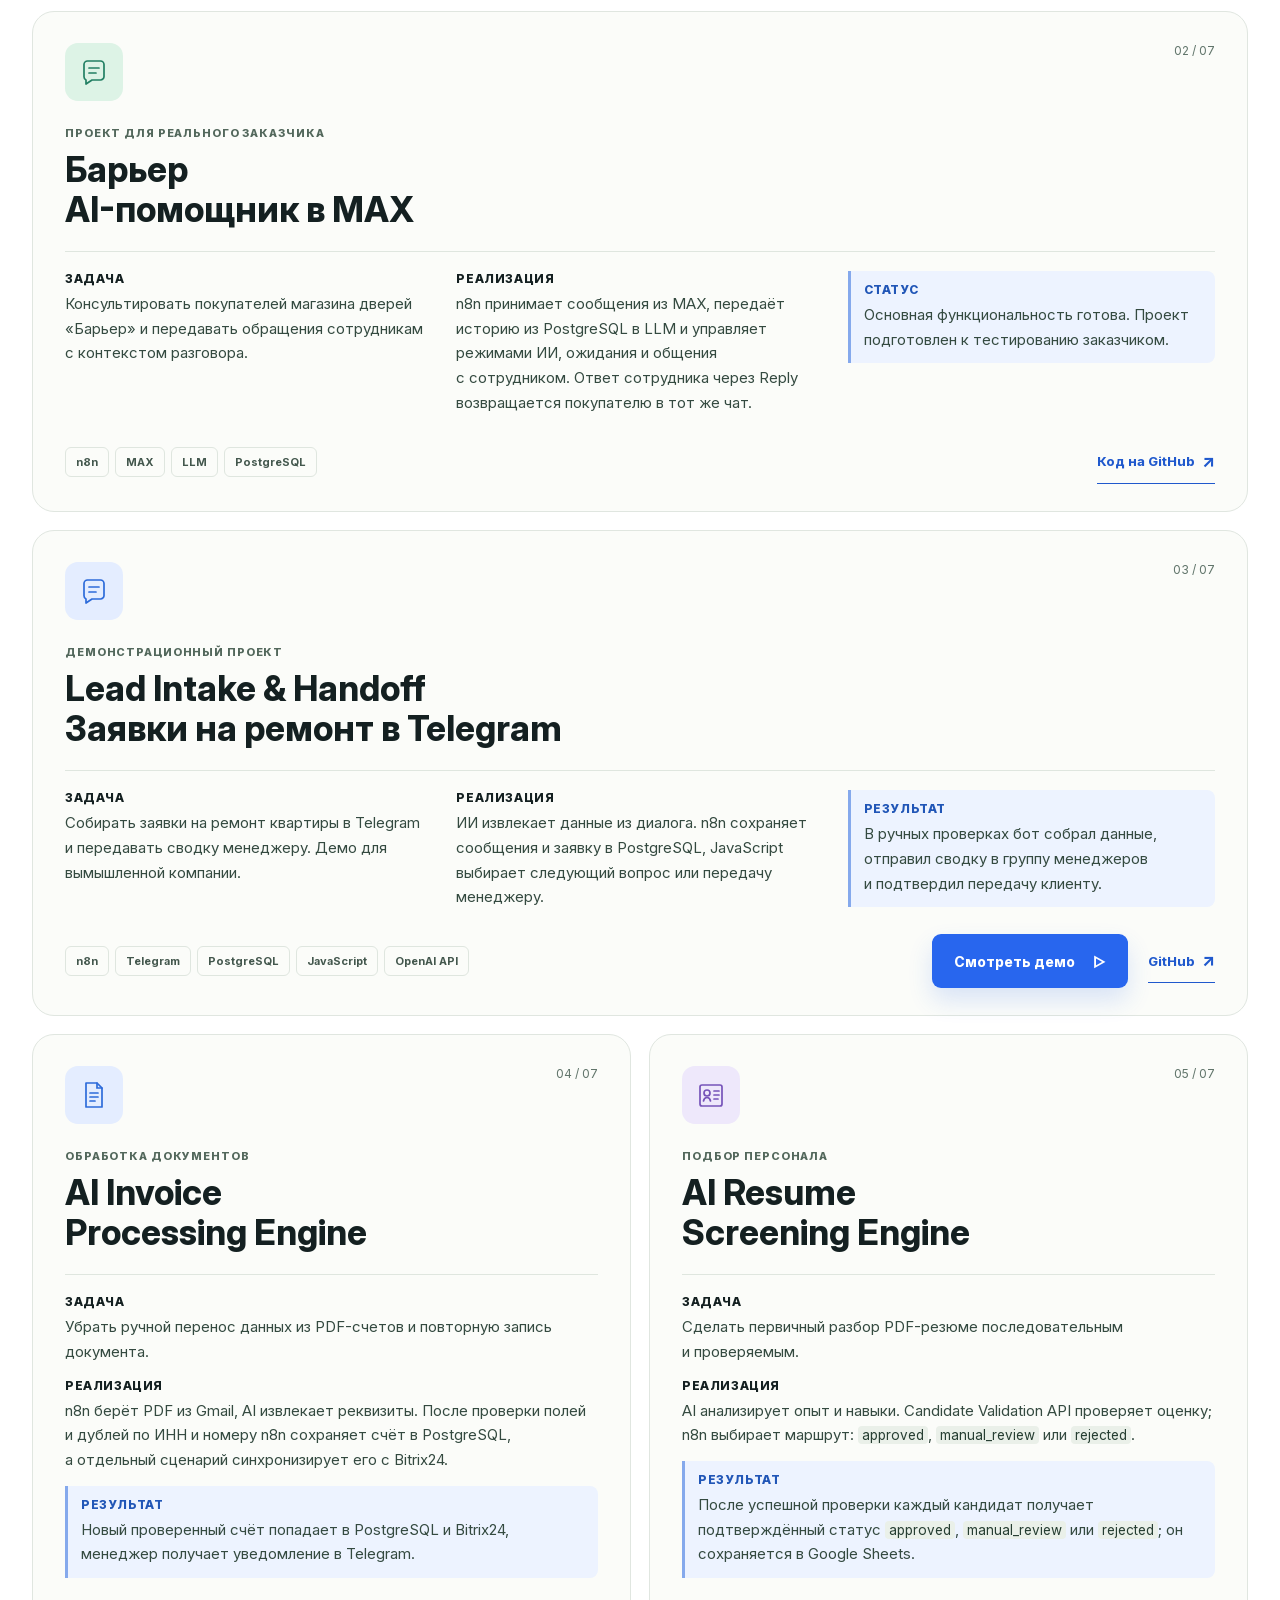
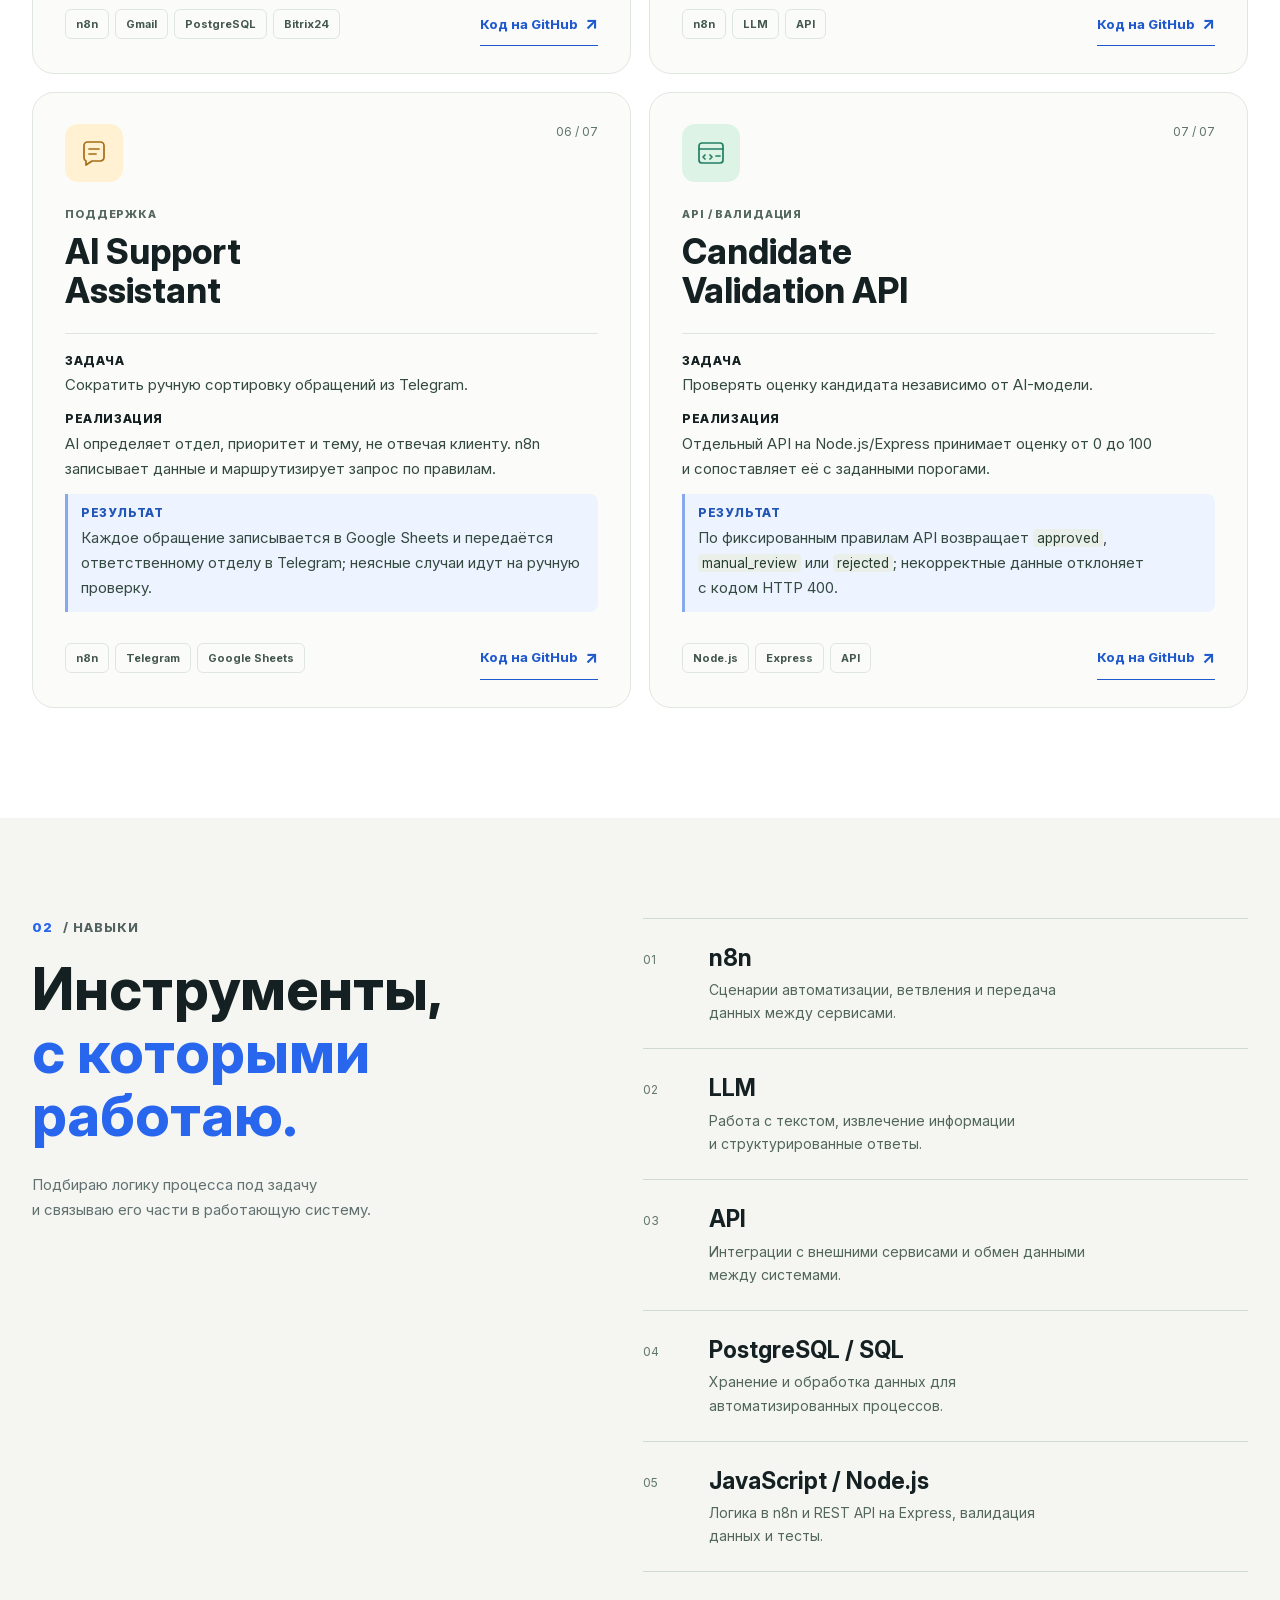
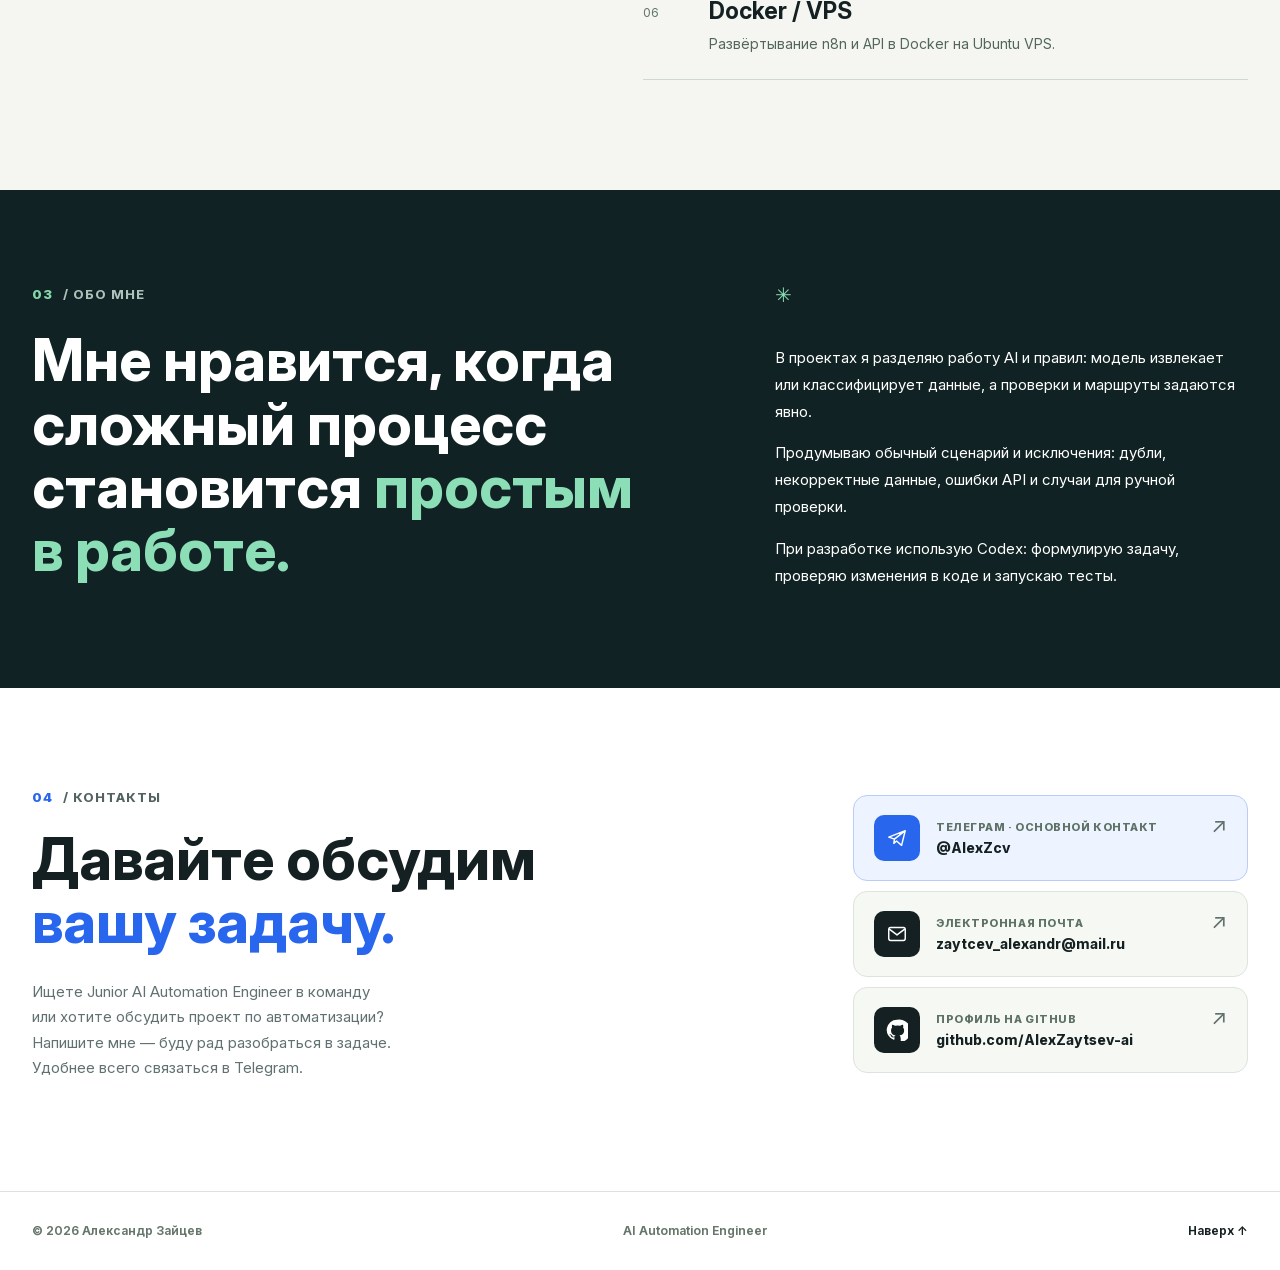
==== commit 05c15aed: "Fix lead intake card layout and show demo in a modal" ====
--- a/index.html
+++ b/index.html
@@ -9,8 +9,8 @@
       content="Александр Зайцев — Junior AI Automation Engineer. Автоматизации на n8n, интеграции LLM и API, работа с PostgreSQL."
     />
     <title>Александр Зайцев — AI Automation Engineer</title>
-    <link rel="stylesheet" href="styles.css" />
-    <script src="script.js" defer></script>
+    <link rel="stylesheet" href="styles.css?v=lead-demo-2" />
+    <script src="script.js?v=lead-demo-2" defer></script>
   </head>
   <body>
     <a class="skip-link" href="#main">Перейти к&nbsp;содержимому</a>
@@ -172,12 +172,35 @@
               </div>
             </article>
 
+            <article class="project-card project-card-client project-card-lead" id="lead-intake-handoff" aria-labelledby="lead-intake-title">
+              <div class="card-top">
+                <span class="project-icon icon-blue" aria-hidden="true">
+                  <svg viewBox="0 0 32 32" fill="none"><path d="M6 8.5A3.5 3.5 0 0 1 9.5 5h13A3.5 3.5 0 0 1 26 8.5v12a3.5 3.5 0 0 1-3.5 3.5H14l-6 4v-4a3.5 3.5 0 0 1-2-3.2V8.5Z" stroke="currentColor" stroke-width="1.7" stroke-linejoin="round"/><path d="M11 12h10M11 17h7" stroke="currentColor" stroke-width="1.7" stroke-linecap="round"/></svg>
+                </span>
+                <span class="card-number">03 / 07</span>
+              </div>
+              <p class="card-category">ДЕМОНСТРАЦИОННЫЙ ПРОЕКТ</p>
+              <h3 id="lead-intake-title">Lead Intake &amp; Handoff<br />Заявки на&nbsp;ремонт в&nbsp;Telegram</h3>
+              <div class="card-details">
+                <p><strong>Задача</strong> Собирать заявки на&nbsp;ремонт квартиры в&nbsp;Telegram и&nbsp;передавать сводку менеджеру. Демо для вымышленной компании.</p>
+                <p><strong>Реализация</strong> ИИ извлекает данные из&nbsp;диалога. n8n сохраняет сообщения и&nbsp;заявку в&nbsp;PostgreSQL, JavaScript выбирает следующий вопрос или передачу менеджеру.</p>
+                <p class="card-result"><strong>Результат</strong> В&nbsp;ручных проверках бот собрал данные, отправил сводку в&nbsp;группу менеджеров и&nbsp;подтвердил передачу клиенту.</p>
+              </div>
+              <div class="card-footer">
+                <div class="card-tags" aria-label="Стек проекта"><span>n8n</span><span>Telegram</span><span>PostgreSQL</span><span>JavaScript</span><span>OpenAI API</span></div>
+                <div class="lead-actions">
+                  <button class="button button-primary lead-demo-trigger" type="button" aria-haspopup="dialog" aria-controls="lead-demo-dialog">Смотреть демо <span aria-hidden="true">▷</span></button>
+                  <a class="project-link" href="https://github.com/AlexZaytsev-ai/Lead-intake-handoff" target="_blank" rel="noopener noreferrer" aria-label="Открыть Lead Intake &amp; Handoff на GitHub в новой вкладке">GitHub <span aria-hidden="true">↗</span></a>
+                </div>
+              </div>
+            </article>
+
             <article class="project-card">
               <div class="card-top">
                 <span class="project-icon icon-blue" aria-hidden="true">
                   <svg viewBox="0 0 32 32" fill="none"><path d="M8 4h11l5 5v19H8V4Z" stroke="currentColor" stroke-width="1.7" stroke-linejoin="round"/><path d="M19 4v5h5M12 14h8M12 18h8M12 22h5" stroke="currentColor" stroke-width="1.7" stroke-linecap="round"/></svg>
                 </span>
-                <span class="card-number">03 / 07</span>
+                <span class="card-number">04 / 07</span>
               </div>
               <p class="card-category">ОБРАБОТКА ДОКУМЕНТОВ</p>
               <h3>AI Invoice<br />Processing Engine</h3>
@@ -197,7 +220,7 @@
                 <span class="project-icon icon-purple" aria-hidden="true">
                   <svg viewBox="0 0 32 32" fill="none"><rect x="5" y="6" width="22" height="21" rx="2" stroke="currentColor" stroke-width="1.7"/><circle cx="12" cy="14" r="3" stroke="currentColor" stroke-width="1.7"/><path d="M8.5 22c.5-2.4 2-3.5 3.5-3.5s3 1.1 3.5 3.5M19 12h5M19 16h5M19 20h4" stroke="currentColor" stroke-width="1.7" stroke-linecap="round"/></svg>
                 </span>
-                <span class="card-number">04 / 07</span>
+                <span class="card-number">05 / 07</span>
               </div>
               <p class="card-category">ПОДБОР ПЕРСОНАЛА</p>
               <h3>AI Resume<br />Screening Engine</h3>
@@ -217,7 +240,7 @@
                 <span class="project-icon icon-yellow" aria-hidden="true">
                   <svg viewBox="0 0 32 32" fill="none"><path d="M6 8.5A3.5 3.5 0 0 1 9.5 5h13A3.5 3.5 0 0 1 26 8.5v12a3.5 3.5 0 0 1-3.5 3.5H14l-6 4v-4a3.5 3.5 0 0 1-2-3.2V8.5Z" stroke="currentColor" stroke-width="1.7" stroke-linejoin="round"/><path d="M11 12h10M11 17h7" stroke="currentColor" stroke-width="1.7" stroke-linecap="round"/></svg>
                 </span>
-                <span class="card-number">05 / 07</span>
+                <span class="card-number">06 / 07</span>
               </div>
               <p class="card-category">ПОДДЕРЖКА</p>
               <h3>AI Support<br />Assistant</h3>
@@ -237,7 +260,7 @@
                 <span class="project-icon icon-green" aria-hidden="true">
                   <svg viewBox="0 0 32 32" fill="none"><rect x="4" y="6" width="24" height="20" rx="3" stroke="currentColor" stroke-width="1.7"/><path d="M4 12h24M10 18l-2 2 2 2M15 18l2 2-2 2M21 19h4" stroke="currentColor" stroke-width="1.7" stroke-linecap="round" stroke-linejoin="round"/></svg>
                 </span>
-                <span class="card-number">06 / 07</span>
+                <span class="card-number">07 / 07</span>
               </div>
               <p class="card-category">API / ВАЛИДАЦИЯ</p>
               <h3>Candidate<br />Validation API</h3>
@@ -252,41 +275,6 @@
               </div>
             </article>
 
-            <article class="project-card project-card-lead" id="lead-intake-handoff" aria-labelledby="lead-intake-title">
-              <div class="card-top">
-                <span class="project-icon icon-blue" aria-hidden="true">
-                  <svg viewBox="0 0 32 32" fill="none"><path d="M6 8.5A3.5 3.5 0 0 1 9.5 5h13A3.5 3.5 0 0 1 26 8.5v12a3.5 3.5 0 0 1-3.5 3.5H14l-6 4v-4a3.5 3.5 0 0 1-2-3.2V8.5Z" stroke="currentColor" stroke-width="1.7" stroke-linejoin="round"/><path d="M11 12h10M11 17h7" stroke="currentColor" stroke-width="1.7" stroke-linecap="round"/></svg>
-                </span>
-                <span class="card-number">07 / 07</span>
-              </div>
-              <p class="card-category">ДЕМОНСТРАЦИОННЫЙ ПРОЕКТ</p>
-              <h3 id="lead-intake-title">Lead Intake &amp; Handoff<br />Заявки на&nbsp;ремонт в&nbsp;Telegram</h3>
-              <div class="card-details">
-                <p><strong>Задача</strong> Принимать заявки на&nbsp;ремонт квартиры через Telegram: уточнять детали в&nbsp;диалоге и&nbsp;передавать менеджеру структурированную сводку.</p>
-                <p><strong>Реализация</strong> n8n сохраняет входящие сообщения в&nbsp;PostgreSQL. ИИ извлекает тип ремонта, площадь, город, сроки, бюджет и&nbsp;имя. JavaScript выбирает следующий вопрос или передачу; бот отправляет сводку в&nbsp;группу менеджеров.</p>
-                <p class="card-result"><strong>Статус и&nbsp;границы</strong> Демо для вымышленной компании. Вручную проверены сбор данных, ответы об&nbsp;условиях и&nbsp;передача по&nbsp;просьбе клиента. Заявки идут в&nbsp;общую группу; назначения менеджера и&nbsp;автоматической повторной отправки нет.</p>
-              </div>
-              <div class="lead-media">
-                <figure class="lead-media-item">
-                  <video class="lead-demo-video" controls playsinline preload="metadata" aria-label="Демонстрация Lead Intake &amp; Handoff" aria-describedby="lead-video-caption">
-                    <source src="assets/lead-intake-handoff/Lead_Intake_Handoff_Demo.mp4" type="video/mp4" />
-                    Ваш браузер не&nbsp;поддерживает видео. <a href="assets/lead-intake-handoff/Lead_Intake_Handoff_Demo.mp4">Открыть ролик</a>.
-                  </video>
-                  <figcaption id="lead-video-caption"><strong>Диалог → заявка → менеджер</strong>Демонстрация: общение с&nbsp;клиентом, сбор данных и&nbsp;передача сводки.</figcaption>
-                </figure>
-                <figure class="lead-media-item">
-                  <a class="lead-workflow-link" href="assets/lead-intake-handoff/lead-intake-workflow.jpg" target="_blank" rel="noopener noreferrer" aria-label="Открыть схему workflow Lead Intake &amp; Handoff в полном размере в новой вкладке">
-                    <img src="assets/lead-intake-handoff/lead-intake-workflow.jpg" alt="Основной workflow n8n: сохранение сообщения в PostgreSQL, извлечение данных ИИ, уточняющие вопросы и отправка сводки менеджеру" width="1809" height="580" loading="lazy" decoding="async" />
-                    <span>Схема в&nbsp;полном размере <span aria-hidden="true">↗</span></span>
-                  </a>
-                  <figcaption><strong>Как устроен workflow</strong>ИИ извлекает данные, SQL хранит состояние, правила JavaScript определяют следующий шаг.</figcaption>
-                </figure>
-              </div>
-              <div class="card-footer">
-                <div class="card-tags" aria-label="Стек проекта"><span>n8n</span><span>Telegram</span><span>PostgreSQL</span><span>JavaScript</span><span>OpenAI API</span></div>
-                <a class="project-link" href="https://github.com/AlexZaytsev-ai/Lead-intake-handoff" target="_blank" rel="noopener noreferrer" aria-label="Открыть кейс Lead Intake &amp; Handoff на GitHub в новой вкладке">Кейс на&nbsp;GitHub <span aria-hidden="true">↗</span></a>
-              </div>
-            </article>
           </div>
         </div>
       </section>
@@ -361,6 +349,19 @@
       </section>
     </main>
 
+    <dialog class="demo-dialog" id="lead-demo-dialog" aria-labelledby="lead-demo-dialog-title" aria-describedby="lead-demo-description">
+      <div class="demo-dialog-header">
+        <h2 id="lead-demo-dialog-title">Lead Intake &amp; Handoff</h2>
+        <button class="demo-close" type="button" autofocus aria-label="Закрыть демонстрацию">Закрыть <span aria-hidden="true">×</span></button>
+      </div>
+      <video class="demo-video" controls playsinline preload="metadata" aria-label="Демонстрация диалога, сбора данных и передачи заявки менеджеру"></video>
+      <div class="demo-dialog-footer">
+        <p id="lead-demo-description">Диалог с&nbsp;клиентом, сбор данных и&nbsp;передача заявки менеджеру.</p>
+        <p class="demo-status" role="status" aria-live="polite" hidden></p>
+        <a class="demo-fallback" href="https://github.com/AlexZaytsev-ai/Lead-intake-handoff#demo" target="_blank" rel="noopener noreferrer">Открыть демо на&nbsp;GitHub <span aria-hidden="true">↗</span></a>
+      </div>
+    </dialog>
+
     <footer class="site-footer">
       <div class="container footer-inner"><span>© <span id="year">2026</span> Александр Зайцев</span><span>AI Automation Engineer</span><a href="#top">Наверх ↑</a></div>
     </footer>
--- a/styles.css
+++ b/styles.css
@@ -185,22 +185,27 @@
 .project-link:hover { color: #123b93; }
 .project-link span { font-size: 17px; line-height: 1; }
 
-.project-card-lead { grid-column: 1 / -1; min-width: 0; scroll-margin-top: 24px; }
-.lead-media { display: grid; grid-template-columns: minmax(0, .8fr) minmax(0, 1.2fr); align-items: start; gap: 24px; margin-top: 26px; }
-.lead-media-item { min-width: 0; margin: 0; }
-.lead-demo-video, .lead-workflow-link { display: block; width: 100%; border: 1px solid var(--line); border-radius: 12px; background: var(--dark); }
-.lead-demo-video { aspect-ratio: 1 / 2; max-height: min(560px, 75svh); object-fit: contain; }
-.lead-workflow-link { position: relative; display: flex; align-items: center; aspect-ratio: 16 / 9; overflow: hidden; }
-.lead-workflow-link img { display: block; width: 100%; height: auto; }
-.lead-workflow-link > span { position: absolute; right: 12px; bottom: 12px; padding: 9px 12px; border: 1px solid #49605c; border-radius: 6px; background: var(--dark); color: #fff; font-size: 12px; font-weight: 650; }
-.lead-workflow-link:hover > span { background: var(--blue); }
-.lead-media-item figcaption { margin-top: 12px; color: var(--muted); font-size: 13px; line-height: 1.65; }
-.lead-media-item figcaption strong { display: block; margin-bottom: 3px; color: var(--ink); font-size: 14px; }
-@media (min-width: 881px) {
-  .project-card-lead .card-details { grid-template-columns: repeat(3, minmax(0, 1fr)); align-items: start; gap: 24px; }
-}
-@media (max-width: 760px) {
-  .lead-media { grid-template-columns: 1fr; }
+.project-card-lead { min-width: 0; scroll-margin-top: 24px; }
+.lead-actions { display: flex; align-items: center; flex-wrap: wrap; gap: 20px; margin-left: auto; }
+.lead-demo-trigger { border: 0; cursor: pointer; }
+body.demo-open { overflow: hidden; }
+.demo-dialog { width: min(900px, calc(100% - 32px)); max-width: none; max-height: calc(100vh - 32px); max-height: calc(100dvh - 32px); margin: auto; padding: 20px; border: 1px solid var(--line); border-radius: var(--radius); background: var(--paper); color: var(--ink); box-shadow: 0 24px 80px rgba(16,34,35,.25); }
+.demo-dialog[open] { display: grid; grid-template-rows: auto minmax(0, 1fr) auto; gap: 16px; }
+.demo-dialog::backdrop { background: rgba(16,34,35,.8); }
+.demo-dialog-header { display: flex; align-items: center; justify-content: space-between; gap: 16px; min-width: 0; }
+.demo-dialog-header h2 { margin: 0; font-size: 22px; line-height: 1.25; }
+.demo-close { display: inline-flex; align-items: center; justify-content: center; gap: 10px; min-width: 44px; min-height: 44px; padding: 8px 12px; flex-shrink: 0; border: 1px solid var(--line); border-radius: 9px; background: var(--bg); color: var(--ink); font-size: 13px; font-weight: 650; cursor: pointer; }
+.demo-close span { font-size: 22px; line-height: 1; }
+.demo-close:hover { border-color: var(--blue); color: var(--blue); }
+.demo-video { display: block; width: 100%; min-height: 0; height: min(70vh, 720px); height: min(70dvh, 720px); max-height: calc(100vh - 220px); max-height: calc(100dvh - 220px); border-radius: 12px; background: var(--dark); object-fit: contain; }
+.demo-dialog-footer { min-width: 0; font-size: 13px; line-height: 1.5; }
+.demo-dialog-footer p { margin-bottom: 8px; color: var(--muted); }
+.demo-fallback { display: inline-block; padding-block: 4px; color: var(--blue); text-decoration: underline; text-underline-offset: 3px; }
+@media (max-width: 600px) {
+  .lead-actions { width: 100%; margin-left: 0; }
+  .lead-actions .project-link { margin-left: 0; }
+  .demo-dialog { padding: 16px; }
+  .demo-dialog-header h2 { font-size: 18px; }
 }
 
 .skills-section { background: var(--bg); }
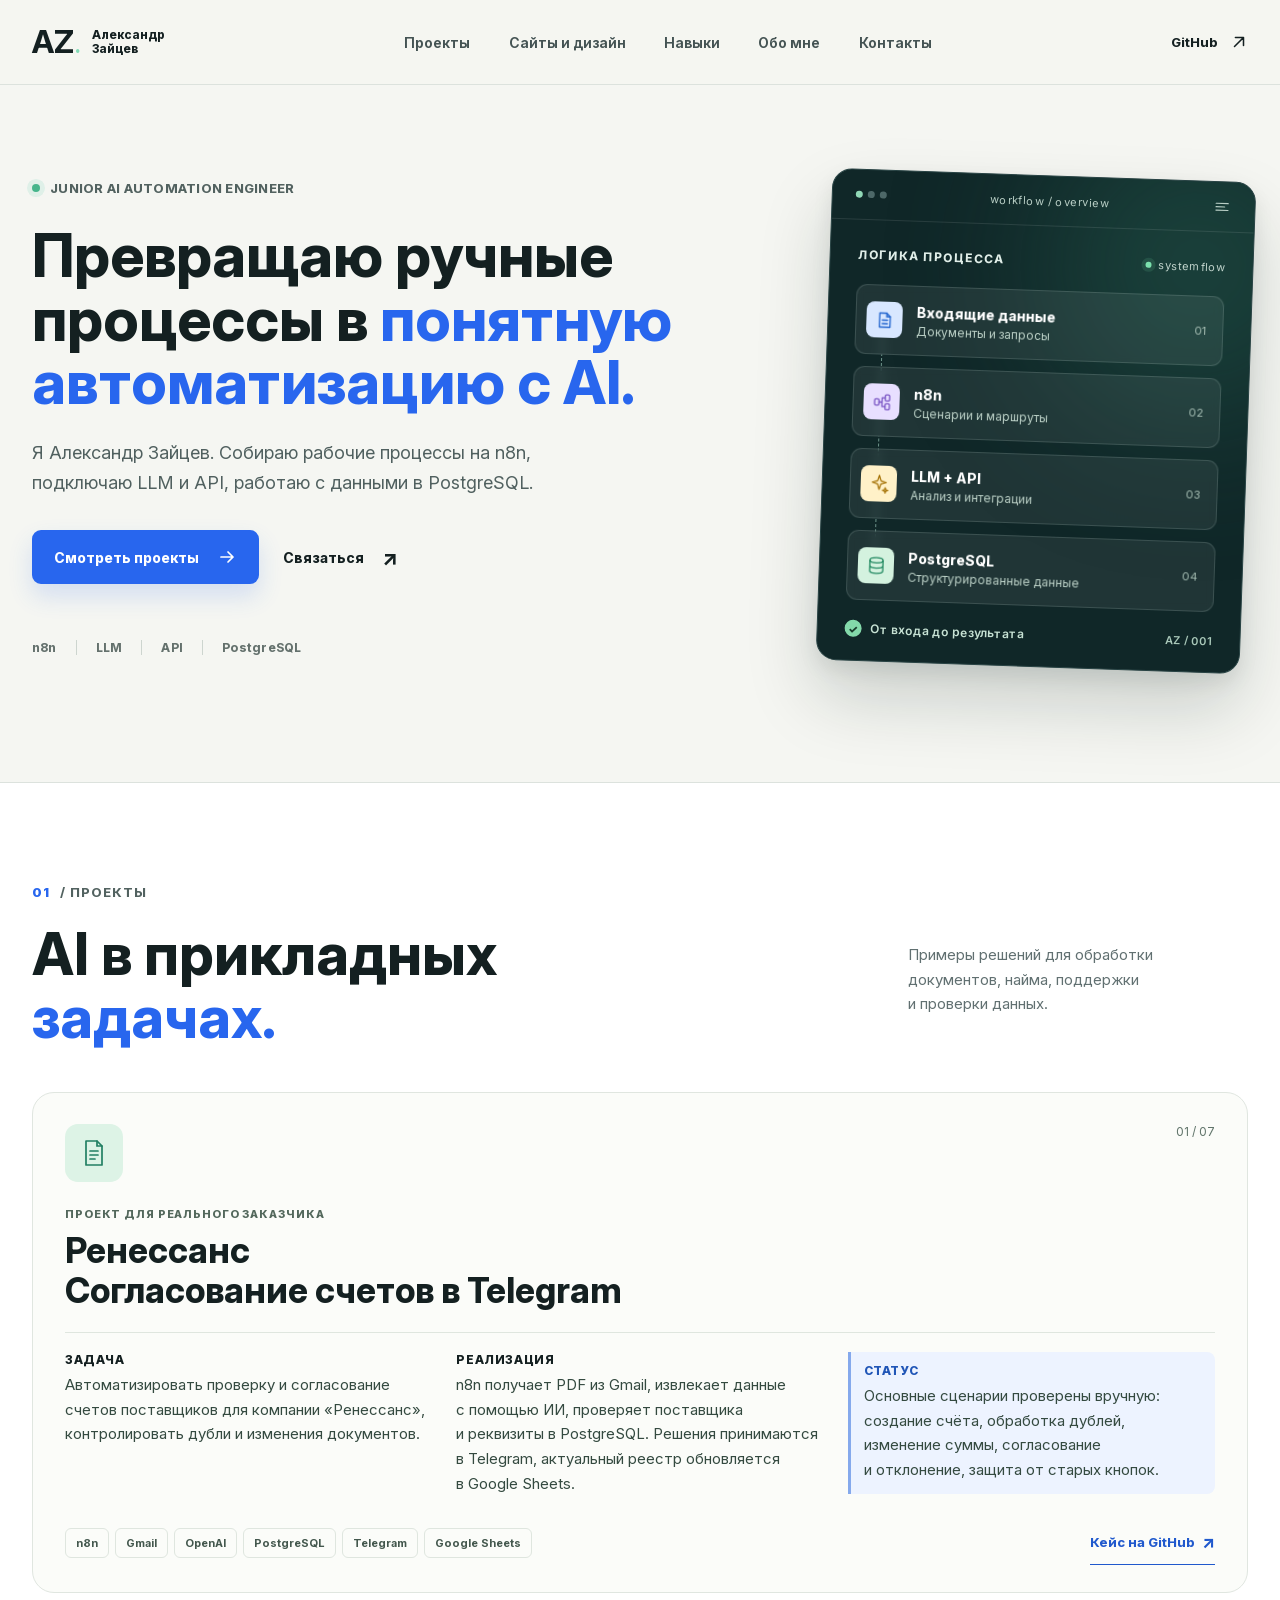
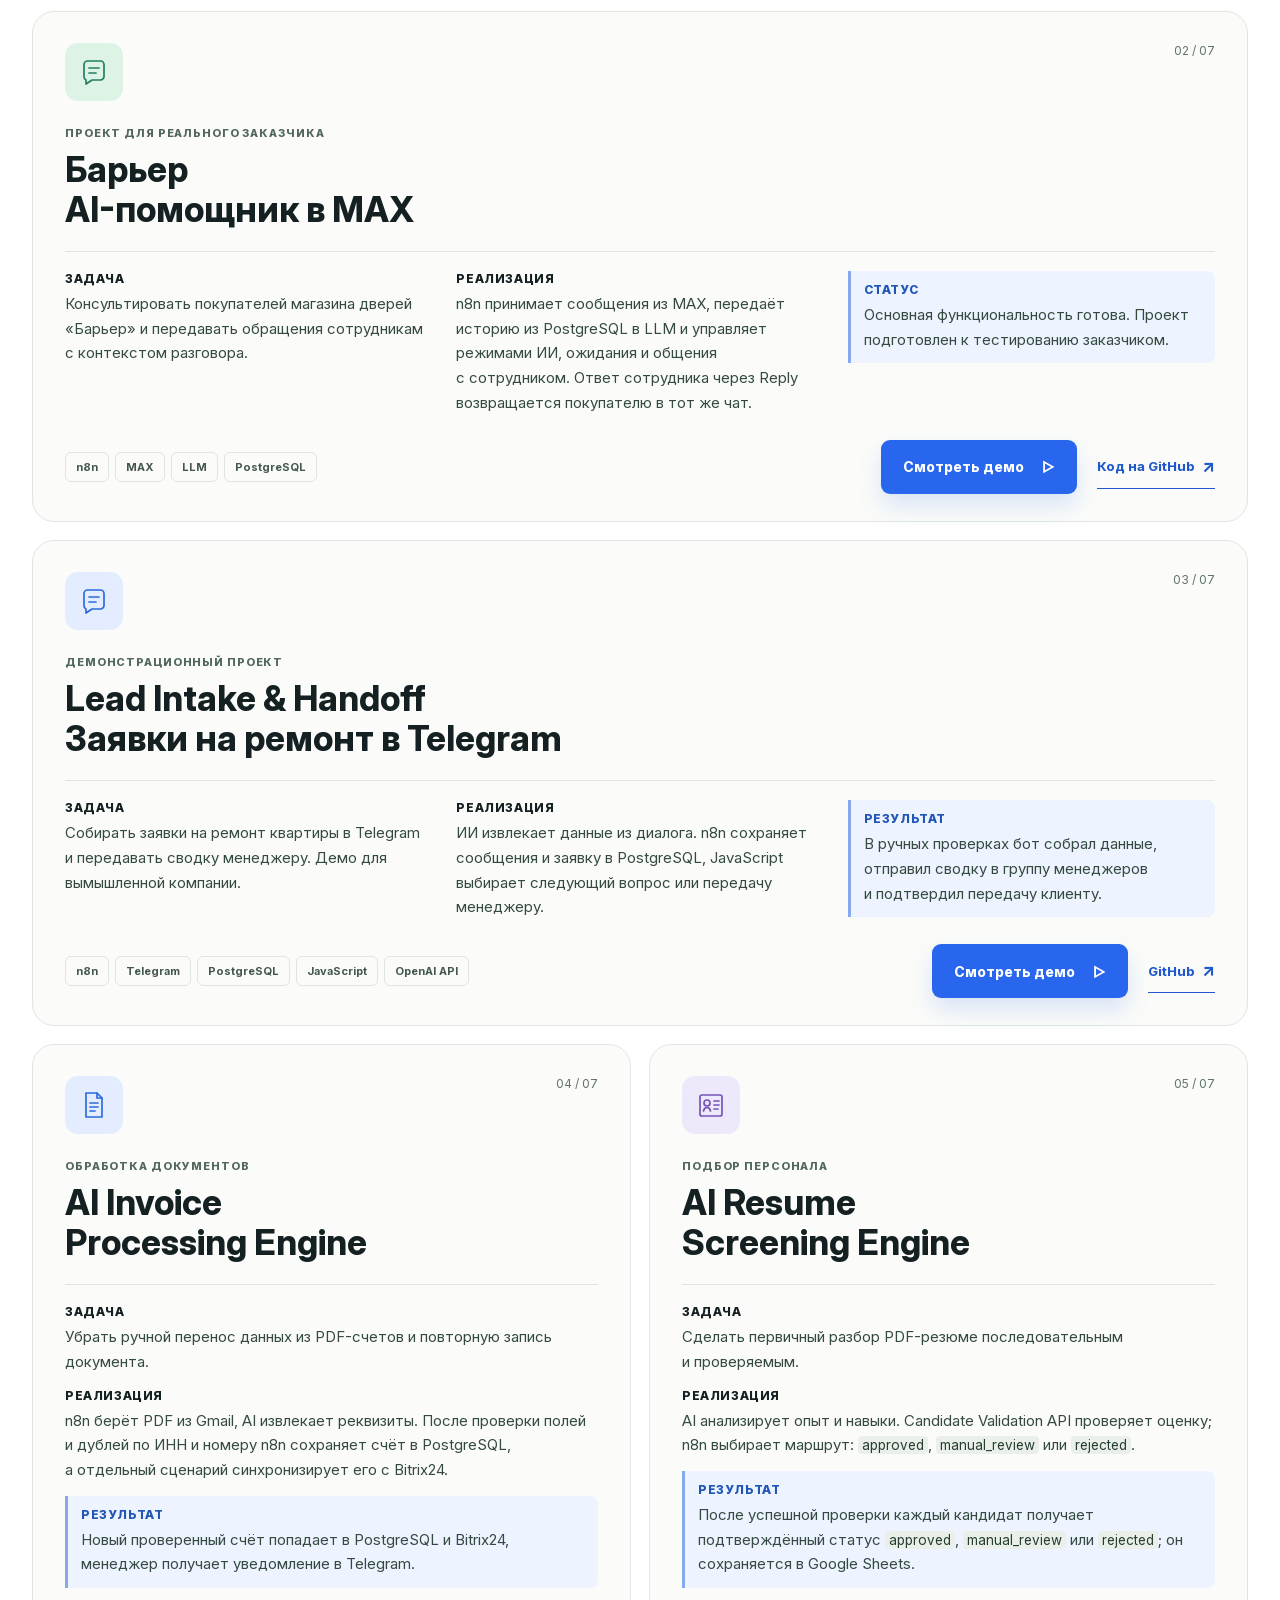
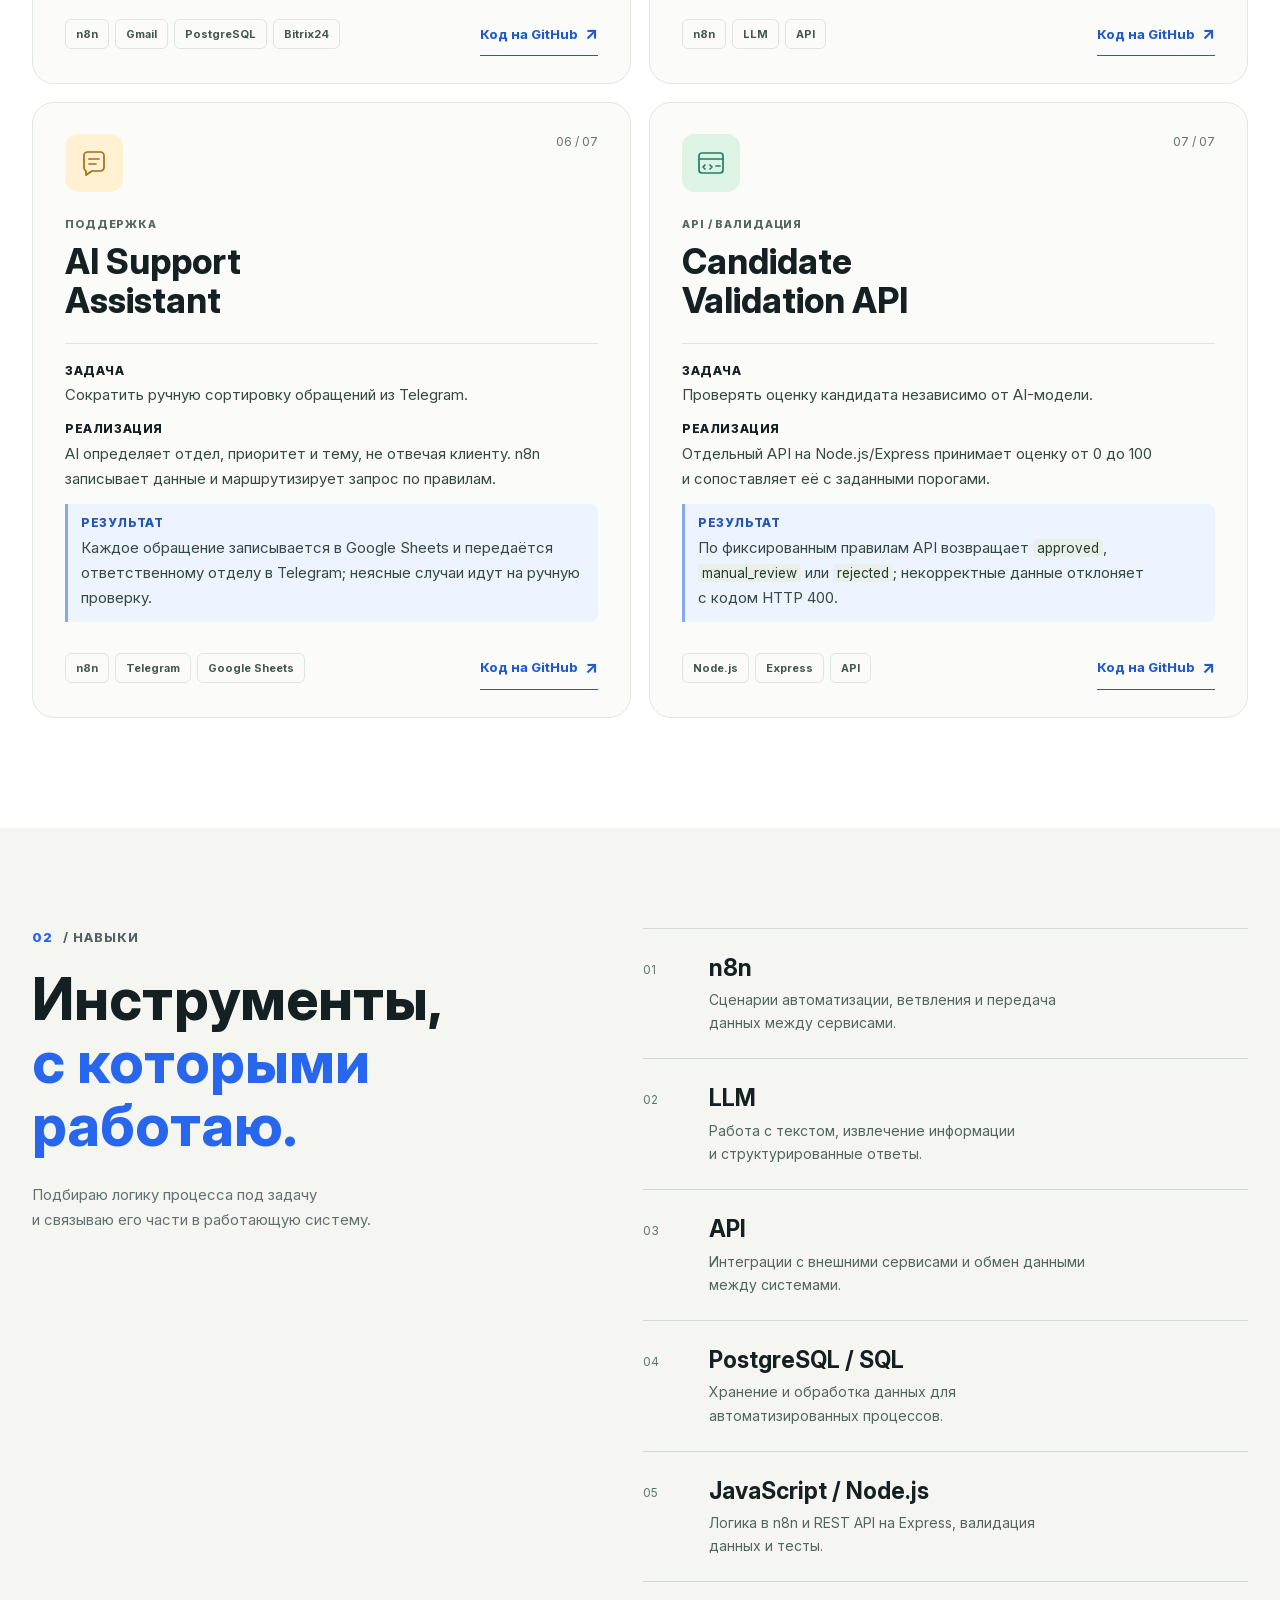
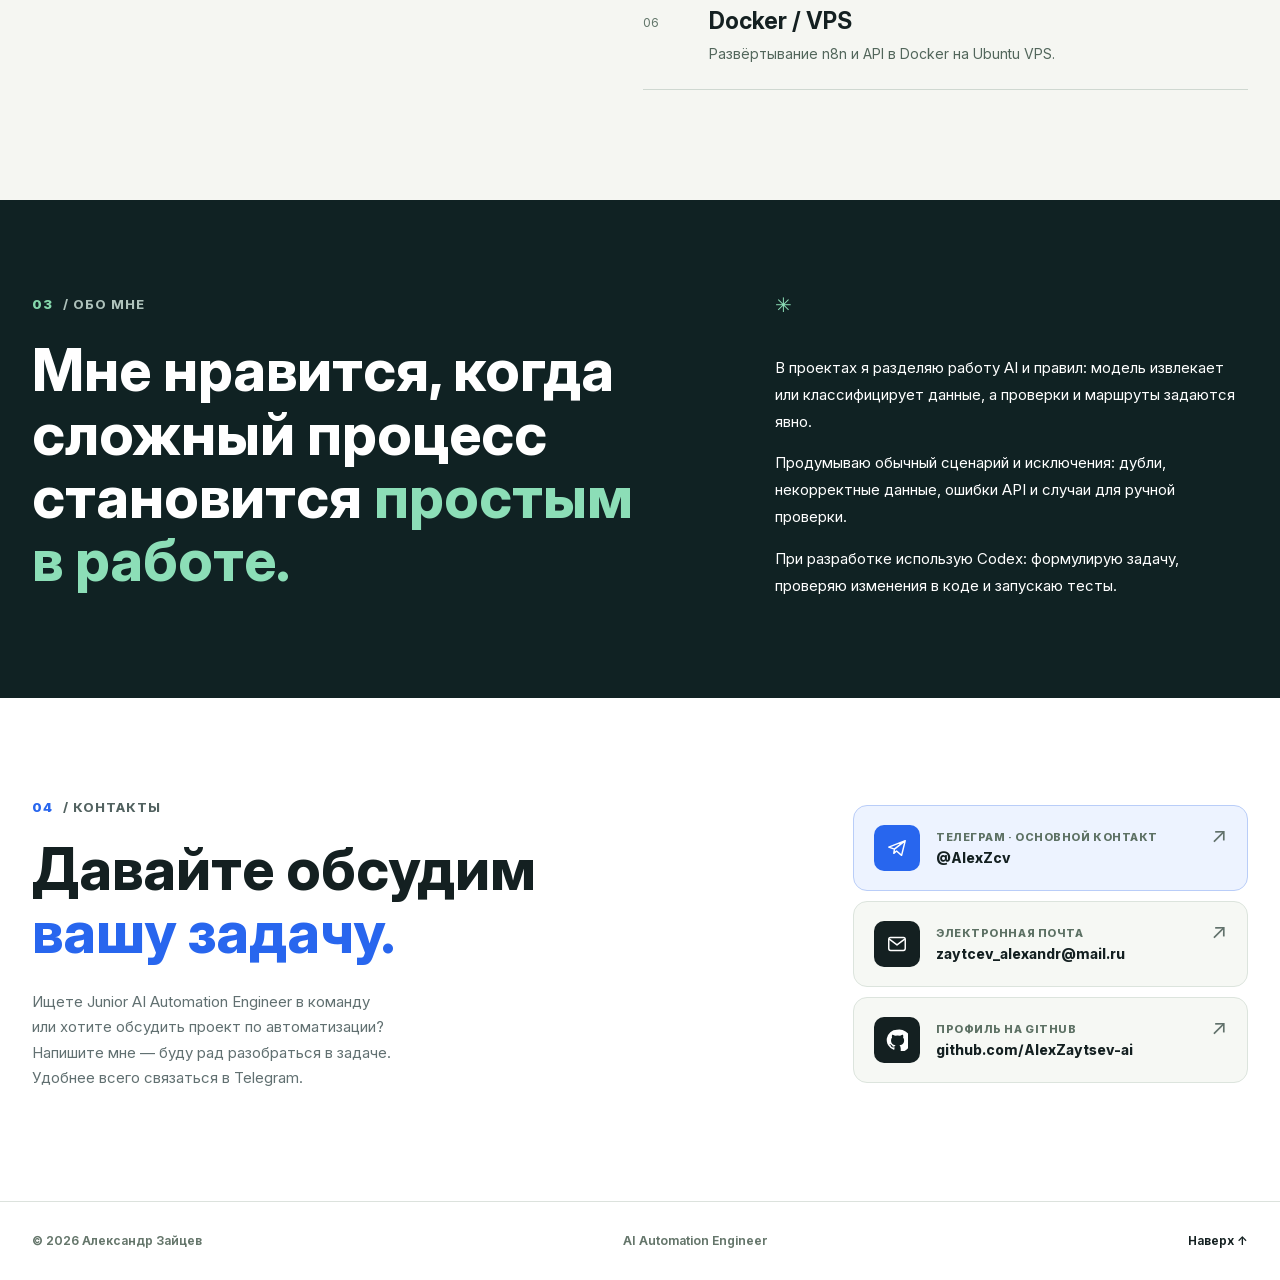
==== commit 04ae0098: "feat: add Barrier demo button and video dialog to portfolio" ====
--- a/index.html
+++ b/index.html
@@ -10,7 +10,7 @@
     />
     <title>Александр Зайцев — AI Automation Engineer</title>
     <link rel="stylesheet" href="styles.css?v=lead-demo-2" />
-    <script src="script.js?v=lead-demo-2" defer></script>
+    <script src="script.js?v=barrier-demo-1" defer></script>
   </head>
   <body>
     <a class="skip-link" href="#main">Перейти к&nbsp;содержимому</a>
@@ -152,7 +152,7 @@
               </div>
             </article>
 
-            <article class="project-card project-card-client">
+            <article class="project-card project-card-client" id="barrier-max" aria-labelledby="barrier-project-title">
               <div class="card-top">
                 <span class="project-icon icon-green" aria-hidden="true">
                   <svg viewBox="0 0 32 32" fill="none"><path d="M6 8.5A3.5 3.5 0 0 1 9.5 5h13A3.5 3.5 0 0 1 26 8.5v12a3.5 3.5 0 0 1-3.5 3.5H14l-6 4v-4a3.5 3.5 0 0 1-2-3.2V8.5Z" stroke="currentColor" stroke-width="1.7" stroke-linejoin="round"/><path d="M11 12h10M11 17h7" stroke="currentColor" stroke-width="1.7" stroke-linecap="round"/></svg>
@@ -160,7 +160,7 @@
                 <span class="card-number">02 / 07</span>
               </div>
               <p class="card-category">ПРОЕКТ ДЛЯ РЕАЛЬНОГО ЗАКАЗЧИКА</p>
-              <h3>Барьер<br />AI-помощник в&nbsp;MAX</h3>
+              <h3 id="barrier-project-title">Барьер<br />AI-помощник в&nbsp;MAX</h3>
               <div class="card-details">
                 <p><strong>Задача</strong> Консультировать покупателей магазина дверей «Барьер» и&nbsp;передавать обращения сотрудникам с&nbsp;контекстом разговора.</p>
                 <p><strong>Реализация</strong> n8n принимает сообщения из&nbsp;MAX, передаёт историю из&nbsp;PostgreSQL в&nbsp;LLM и&nbsp;управляет режимами ИИ, ожидания и&nbsp;общения с&nbsp;сотрудником. Ответ сотрудника через Reply возвращается покупателю в&nbsp;тот&nbsp;же чат.</p>
@@ -168,7 +168,10 @@
               </div>
               <div class="card-footer">
                 <div class="card-tags"><span>n8n</span><span>MAX</span><span>LLM</span><span>PostgreSQL</span></div>
-                <a class="project-link" href="https://github.com/AlexZaytsev-ai/Barrier-MAX-AI-Assistant" target="_blank" rel="noopener noreferrer" aria-label="Открыть репозиторий Барьер — AI-помощник в MAX на GitHub в новой вкладке">Код на&nbsp;GitHub <span aria-hidden="true">↗</span></a>
+                <div class="lead-actions">
+                  <button class="button button-primary lead-demo-trigger" type="button" aria-haspopup="dialog" aria-controls="barrier-demo-dialog">Смотреть демо <span aria-hidden="true">▷</span></button>
+                  <a class="project-link" href="https://github.com/AlexZaytsev-ai/Barrier-MAX-AI-Assistant" target="_blank" rel="noopener noreferrer" aria-label="Открыть репозиторий Барьер — AI-помощник в MAX на GitHub в новой вкладке">Код на&nbsp;GitHub <span aria-hidden="true">↗</span></a>
+                </div>
               </div>
             </article>
 
@@ -349,7 +352,20 @@
       </section>
     </main>
 
-    <dialog class="demo-dialog" id="lead-demo-dialog" aria-labelledby="lead-demo-dialog-title" aria-describedby="lead-demo-description">
+    <dialog class="demo-dialog" id="barrier-demo-dialog" aria-labelledby="barrier-demo-dialog-title" aria-describedby="barrier-demo-description" data-demo-repository="AlexZaytsev-ai/Barrier-MAX-AI-Assistant" data-demo-attachment="1596ecda-935e-45b9-aa5e-37b444c984c4">
+      <div class="demo-dialog-header">
+        <h2 id="barrier-demo-dialog-title">Барьер · AI-помощник в MAX</h2>
+        <button class="demo-close" type="button" autofocus aria-label="Закрыть демонстрацию">Закрыть <span aria-hidden="true">×</span></button>
+      </div>
+      <video class="demo-video" controls playsinline preload="metadata" aria-label="Демонстрация консультации ИИ, сводки обращения и ответа сотрудника"></video>
+      <div class="demo-dialog-footer">
+        <p id="barrier-demo-description">49 секунд: консультация ИИ, сводка обращения, ответ сотрудника и&nbsp;workflow в&nbsp;n8n.</p>
+        <p class="demo-status" role="status" aria-live="polite" hidden></p>
+        <a class="demo-fallback" href="https://github.com/AlexZaytsev-ai/Barrier-MAX-AI-Assistant#demo" target="_blank" rel="noopener noreferrer">Открыть демо на&nbsp;GitHub <span aria-hidden="true">↗</span></a>
+      </div>
+    </dialog>
+
+    <dialog class="demo-dialog" id="lead-demo-dialog" aria-labelledby="lead-demo-dialog-title" aria-describedby="lead-demo-description" data-demo-repository="AlexZaytsev-ai/Lead-intake-handoff" data-demo-attachment="66f44f74-8a7d-4aea-ae04-6d8efa9541a6">
       <div class="demo-dialog-header">
         <h2 id="lead-demo-dialog-title">Lead Intake &amp; Handoff</h2>
         <button class="demo-close" type="button" autofocus aria-label="Закрыть демонстрацию">Закрыть <span aria-hidden="true">×</span></button>
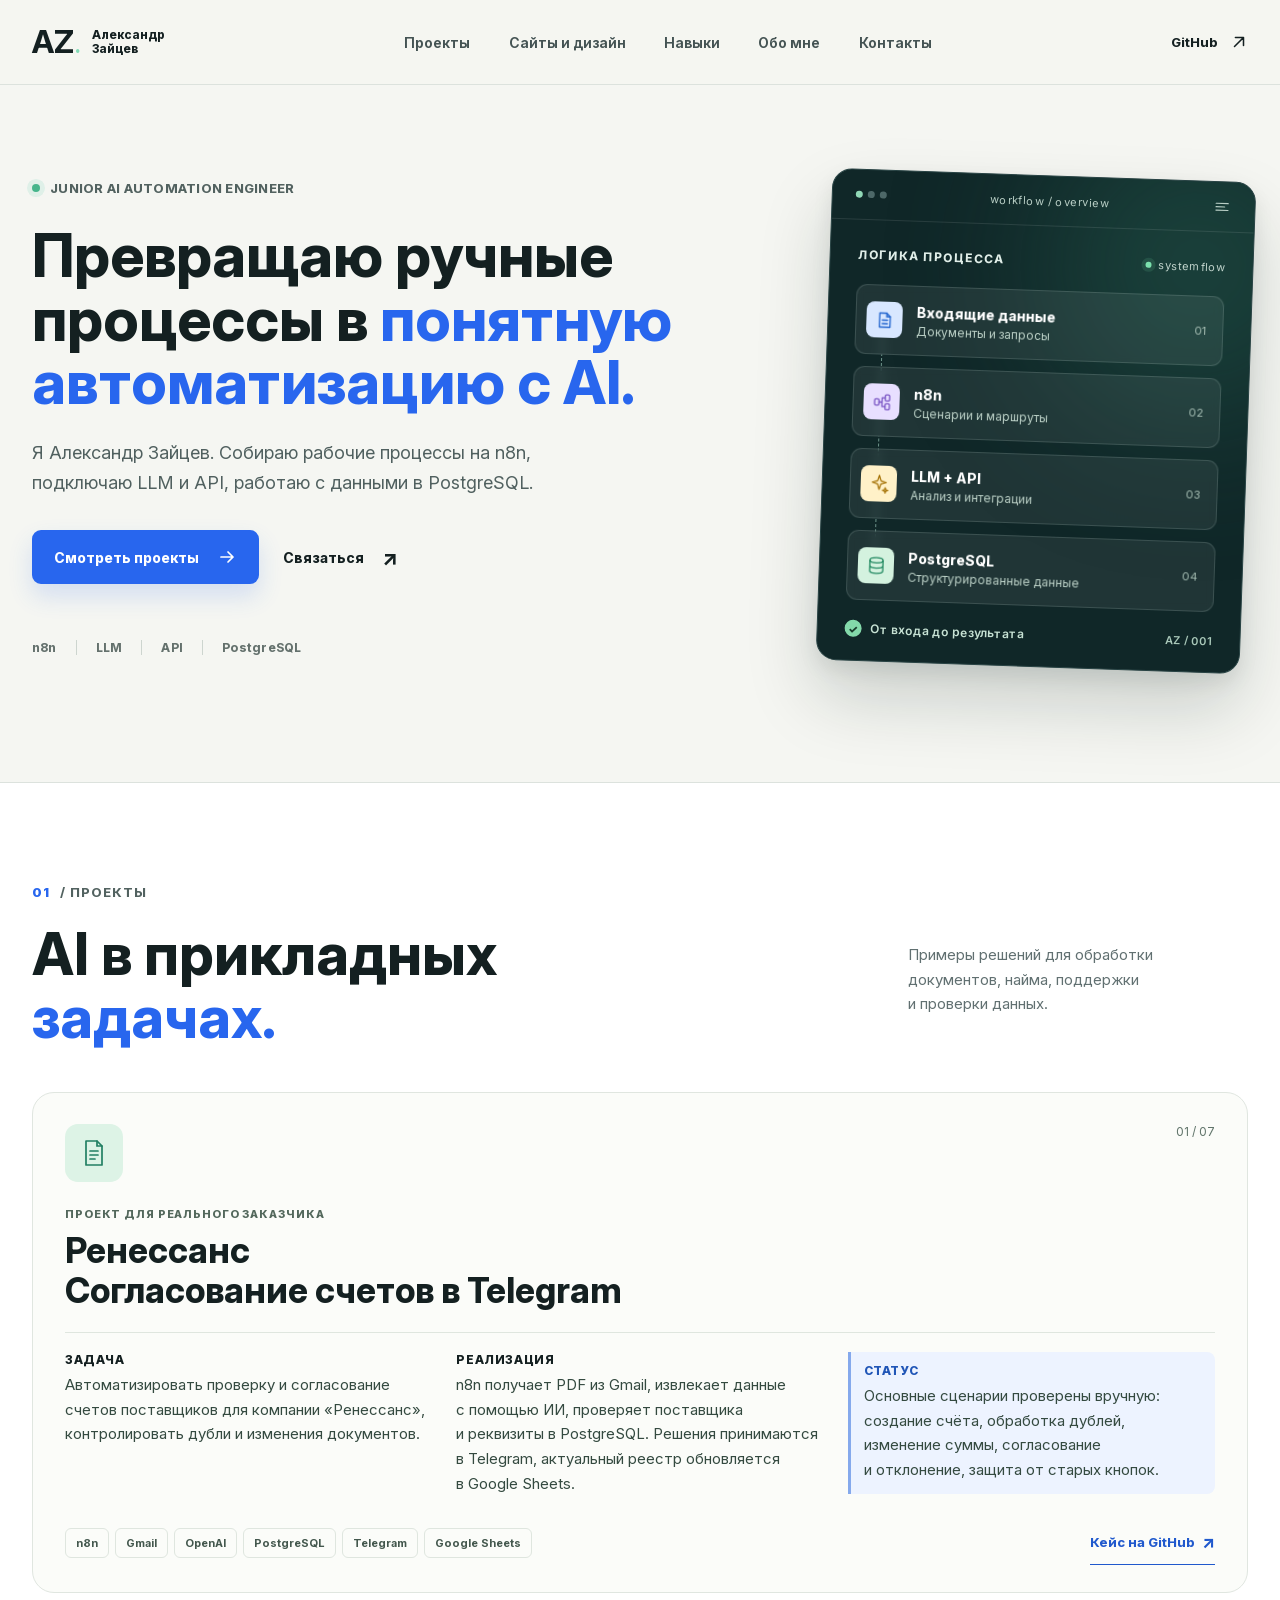
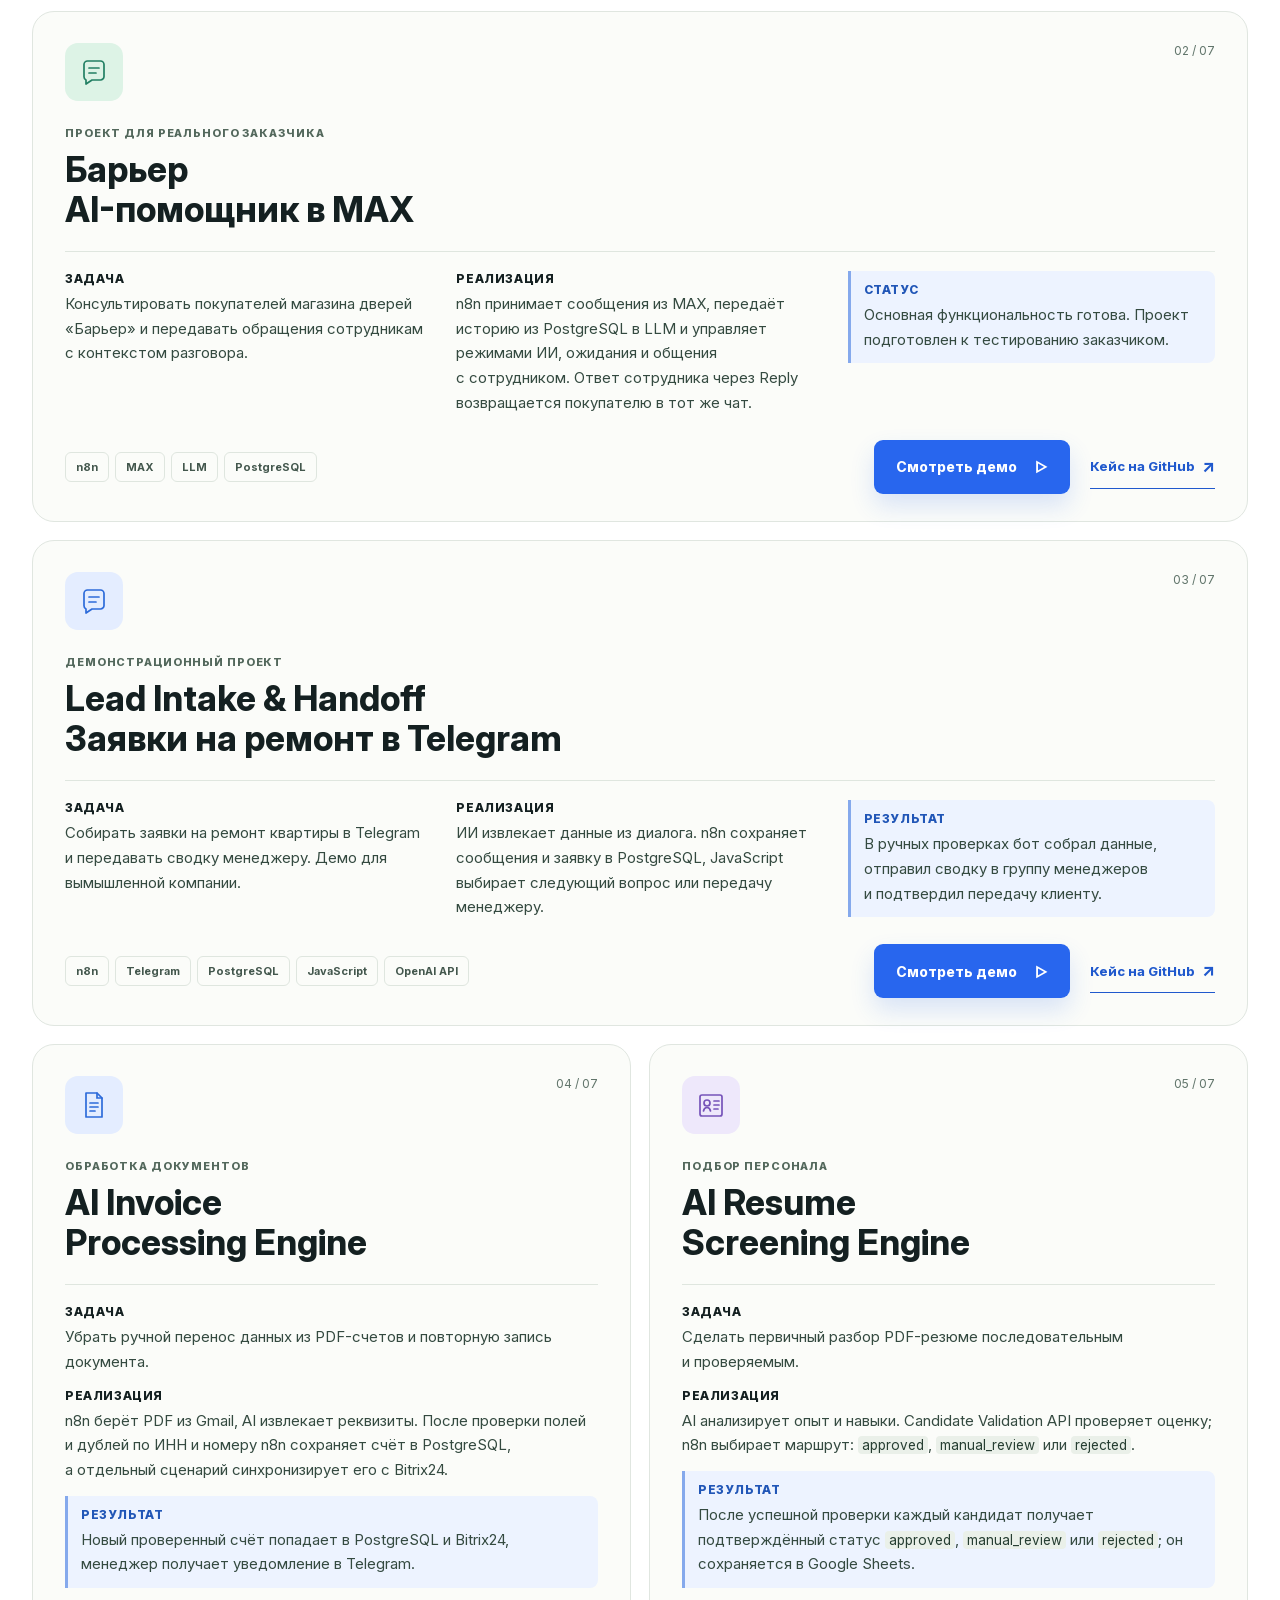
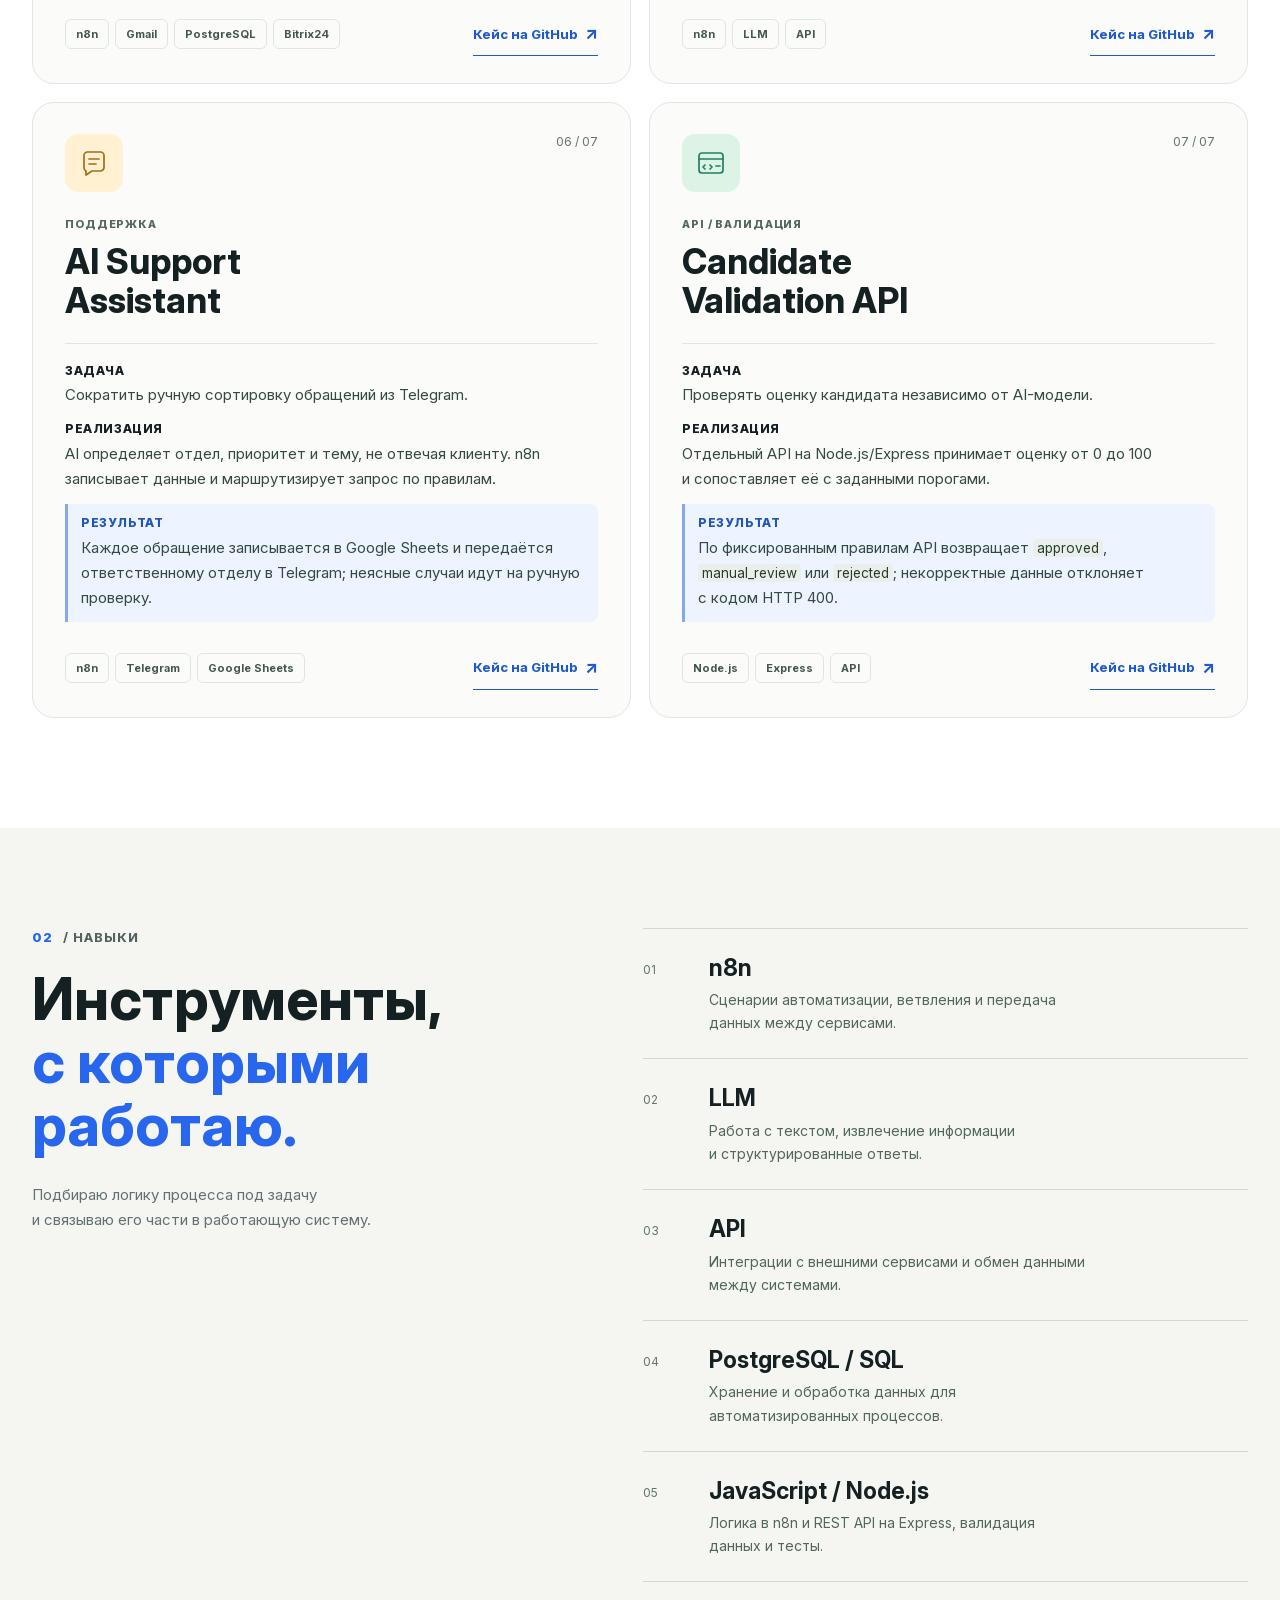
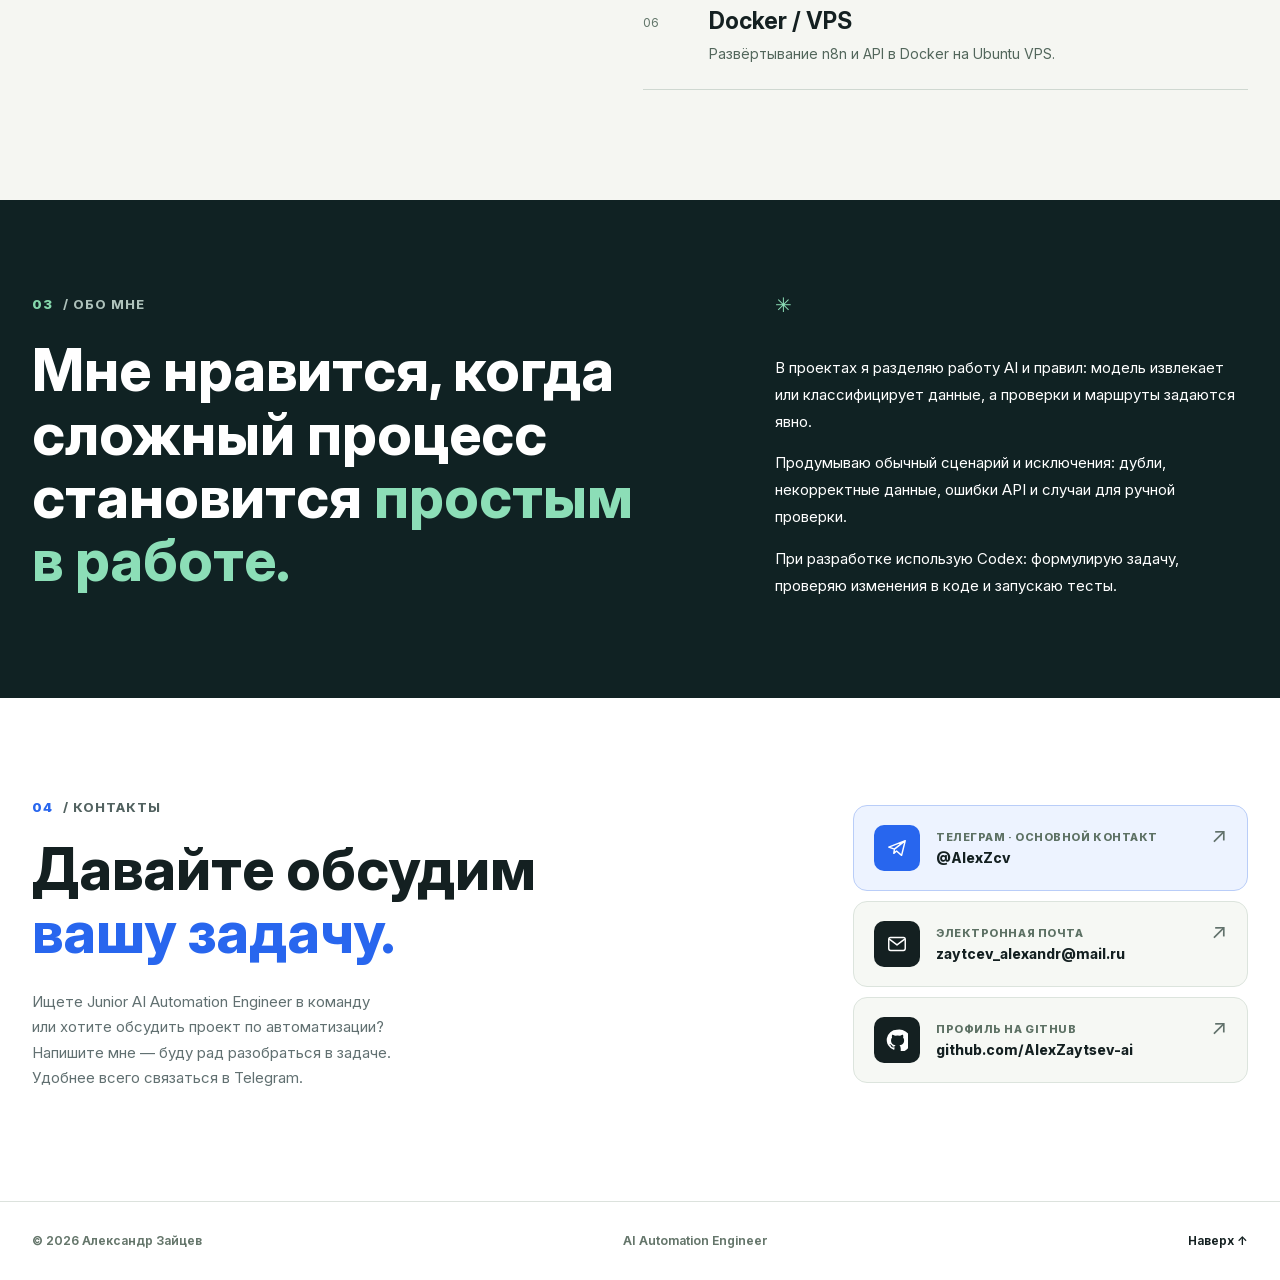
==== commit 3c69b78b: "Unify GitHub case link labels across all portfolio projects" ====
--- a/index.html
+++ b/index.html
@@ -170,7 +170,7 @@
                 <div class="card-tags"><span>n8n</span><span>MAX</span><span>LLM</span><span>PostgreSQL</span></div>
                 <div class="lead-actions">
                   <button class="button button-primary lead-demo-trigger" type="button" aria-haspopup="dialog" aria-controls="barrier-demo-dialog">Смотреть демо <span aria-hidden="true">▷</span></button>
-                  <a class="project-link" href="https://github.com/AlexZaytsev-ai/Barrier-MAX-AI-Assistant" target="_blank" rel="noopener noreferrer" aria-label="Открыть репозиторий Барьер — AI-помощник в MAX на GitHub в новой вкладке">Код на&nbsp;GitHub <span aria-hidden="true">↗</span></a>
+                  <a class="project-link" href="https://github.com/AlexZaytsev-ai/Barrier-MAX-AI-Assistant" target="_blank" rel="noopener noreferrer" aria-label="Открыть репозиторий Барьер — AI-помощник в MAX на GitHub в новой вкладке">Кейс на&nbsp;GitHub <span aria-hidden="true">↗</span></a>
                 </div>
               </div>
             </article>
@@ -193,7 +193,7 @@
                 <div class="card-tags" aria-label="Стек проекта"><span>n8n</span><span>Telegram</span><span>PostgreSQL</span><span>JavaScript</span><span>OpenAI API</span></div>
                 <div class="lead-actions">
                   <button class="button button-primary lead-demo-trigger" type="button" aria-haspopup="dialog" aria-controls="lead-demo-dialog">Смотреть демо <span aria-hidden="true">▷</span></button>
-                  <a class="project-link" href="https://github.com/AlexZaytsev-ai/Lead-intake-handoff" target="_blank" rel="noopener noreferrer" aria-label="Открыть Lead Intake &amp; Handoff на GitHub в новой вкладке">GitHub <span aria-hidden="true">↗</span></a>
+                  <a class="project-link" href="https://github.com/AlexZaytsev-ai/Lead-intake-handoff" target="_blank" rel="noopener noreferrer" aria-label="Открыть Lead Intake &amp; Handoff на GitHub в новой вкладке">Кейс на&nbsp;GitHub <span aria-hidden="true">↗</span></a>
                 </div>
               </div>
             </article>
@@ -214,7 +214,7 @@
               </div>
               <div class="card-footer">
                 <div class="card-tags"><span>n8n</span><span>Gmail</span><span>PostgreSQL</span><span>Bitrix24</span></div>
-                <a class="project-link" href="https://github.com/AlexZaytsev-ai/AI-Invoice-Processing-Engine" target="_blank" rel="noopener noreferrer" aria-label="Открыть репозиторий AI Invoice Processing Engine на GitHub в новой вкладке">Код на&nbsp;GitHub <span aria-hidden="true">↗</span></a>
+                <a class="project-link" href="https://github.com/AlexZaytsev-ai/AI-Invoice-Processing-Engine" target="_blank" rel="noopener noreferrer" aria-label="Открыть репозиторий AI Invoice Processing Engine на GitHub в новой вкладке">Кейс на&nbsp;GitHub <span aria-hidden="true">↗</span></a>
               </div>
             </article>
 
@@ -234,7 +234,7 @@
               </div>
               <div class="card-footer">
                 <div class="card-tags"><span>n8n</span><span>LLM</span><span>API</span></div>
-                <a class="project-link" href="https://github.com/AlexZaytsev-ai/AI-Resume-Screening-Engine" target="_blank" rel="noopener noreferrer" aria-label="Открыть репозиторий AI Resume Screening Engine на GitHub в новой вкладке">Код на&nbsp;GitHub <span aria-hidden="true">↗</span></a>
+                <a class="project-link" href="https://github.com/AlexZaytsev-ai/AI-Resume-Screening-Engine" target="_blank" rel="noopener noreferrer" aria-label="Открыть репозиторий AI Resume Screening Engine на GitHub в новой вкладке">Кейс на&nbsp;GitHub <span aria-hidden="true">↗</span></a>
               </div>
             </article>
 
@@ -254,7 +254,7 @@
               </div>
               <div class="card-footer">
                 <div class="card-tags"><span>n8n</span><span>Telegram</span><span>Google Sheets</span></div>
-                <a class="project-link" href="https://github.com/AlexZaytsev-ai/AI-Support-Assistant" target="_blank" rel="noopener noreferrer" aria-label="Открыть репозиторий AI Support Assistant на GitHub в новой вкладке">Код на&nbsp;GitHub <span aria-hidden="true">↗</span></a>
+                <a class="project-link" href="https://github.com/AlexZaytsev-ai/AI-Support-Assistant" target="_blank" rel="noopener noreferrer" aria-label="Открыть репозиторий AI Support Assistant на GitHub в новой вкладке">Кейс на&nbsp;GitHub <span aria-hidden="true">↗</span></a>
               </div>
             </article>
 
@@ -274,7 +274,7 @@
               </div>
               <div class="card-footer">
                 <div class="card-tags"><span>Node.js</span><span>Express</span><span>API</span></div>
-                <a class="project-link" href="https://github.com/AlexZaytsev-ai/candidate-validation-api" target="_blank" rel="noopener noreferrer" aria-label="Открыть репозиторий Candidate Validation API на GitHub в новой вкладке">Код на&nbsp;GitHub <span aria-hidden="true">↗</span></a>
+                <a class="project-link" href="https://github.com/AlexZaytsev-ai/candidate-validation-api" target="_blank" rel="noopener noreferrer" aria-label="Открыть репозиторий Candidate Validation API на GitHub в новой вкладке">Кейс на&nbsp;GitHub <span aria-hidden="true">↗</span></a>
               </div>
             </article>
 
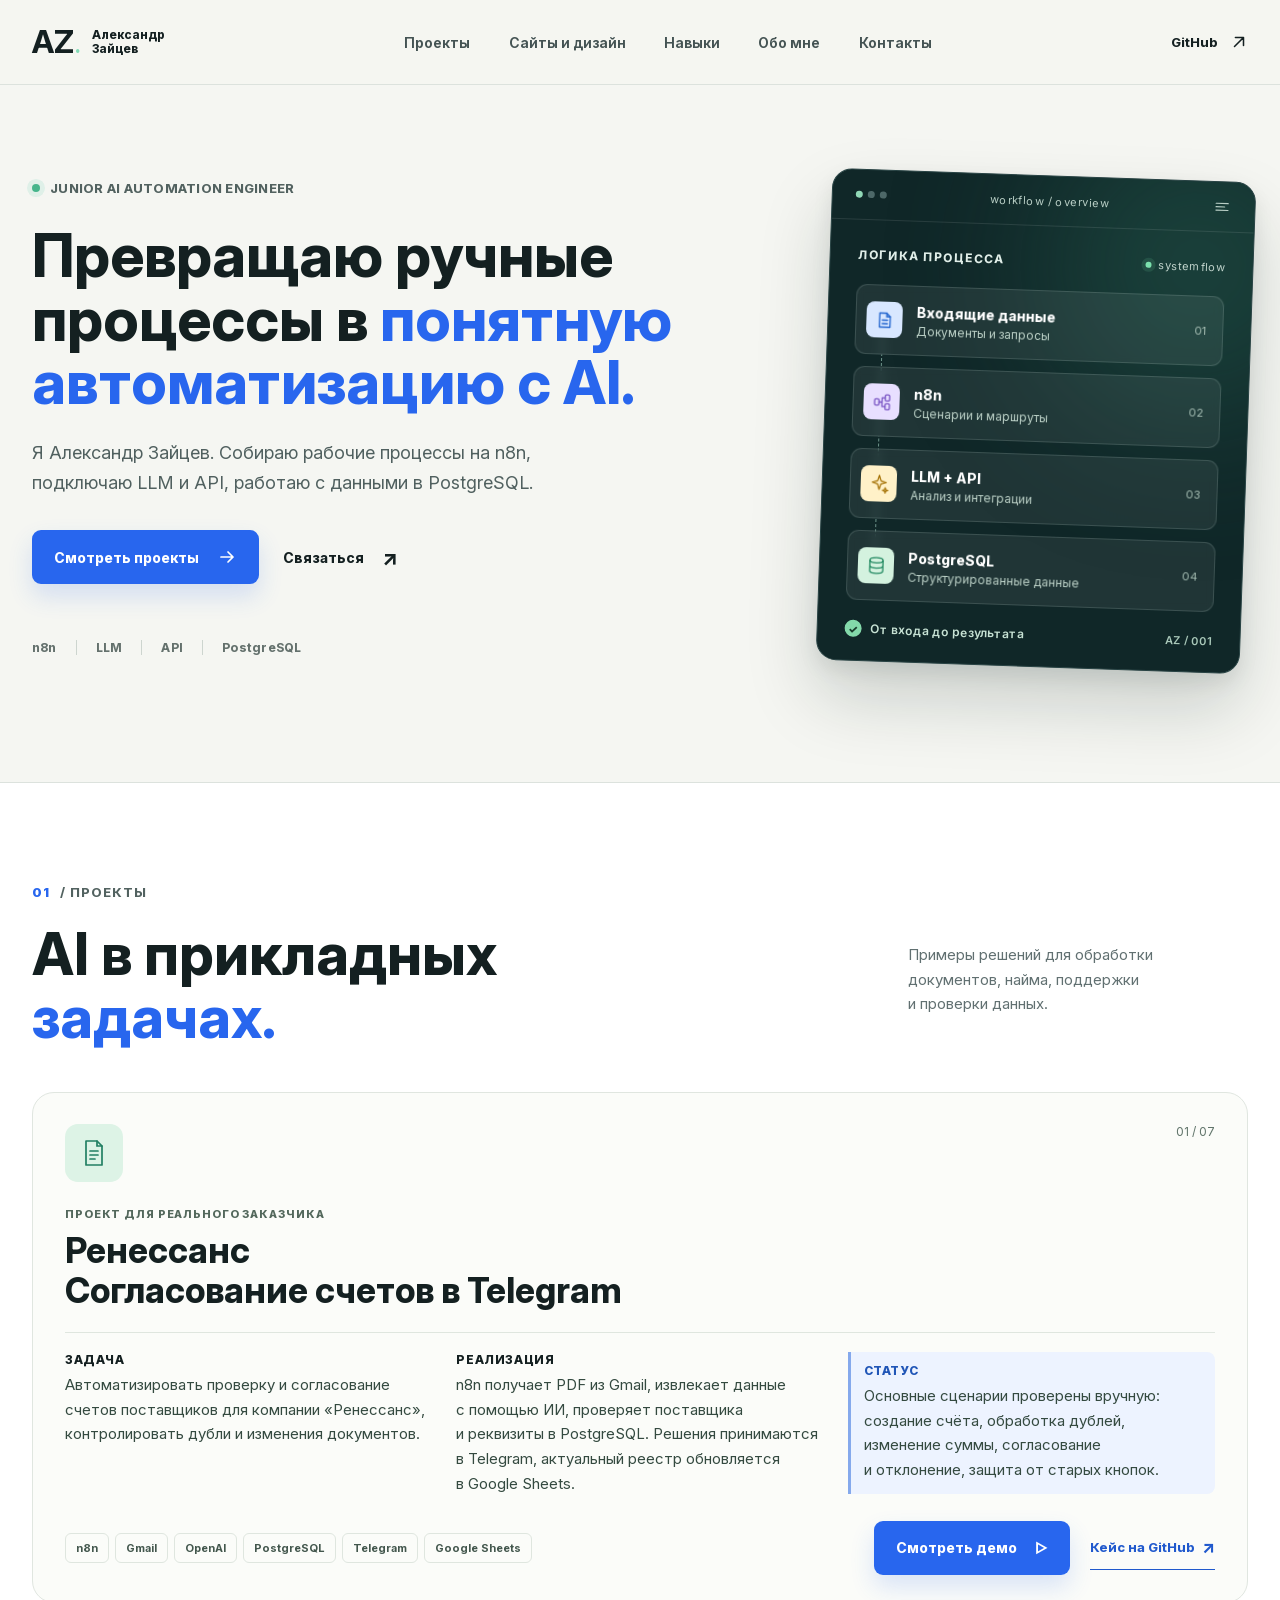
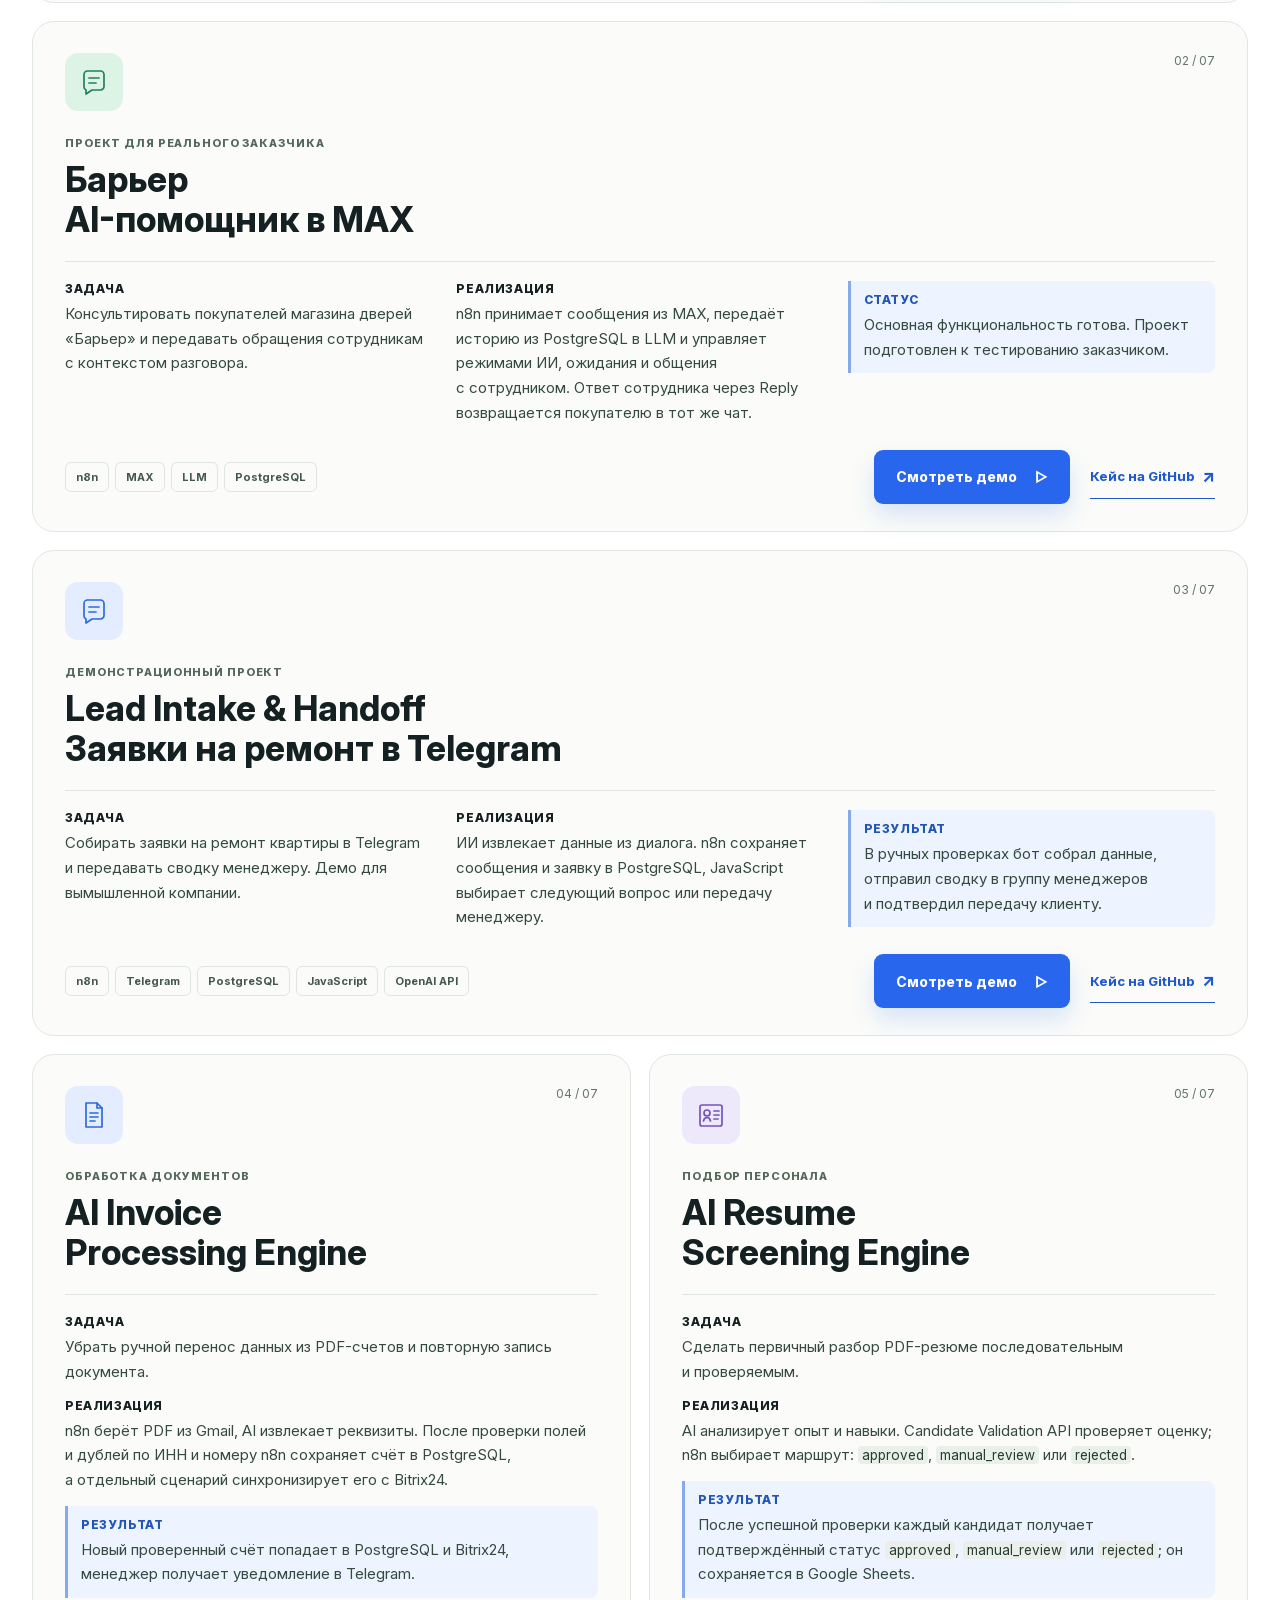
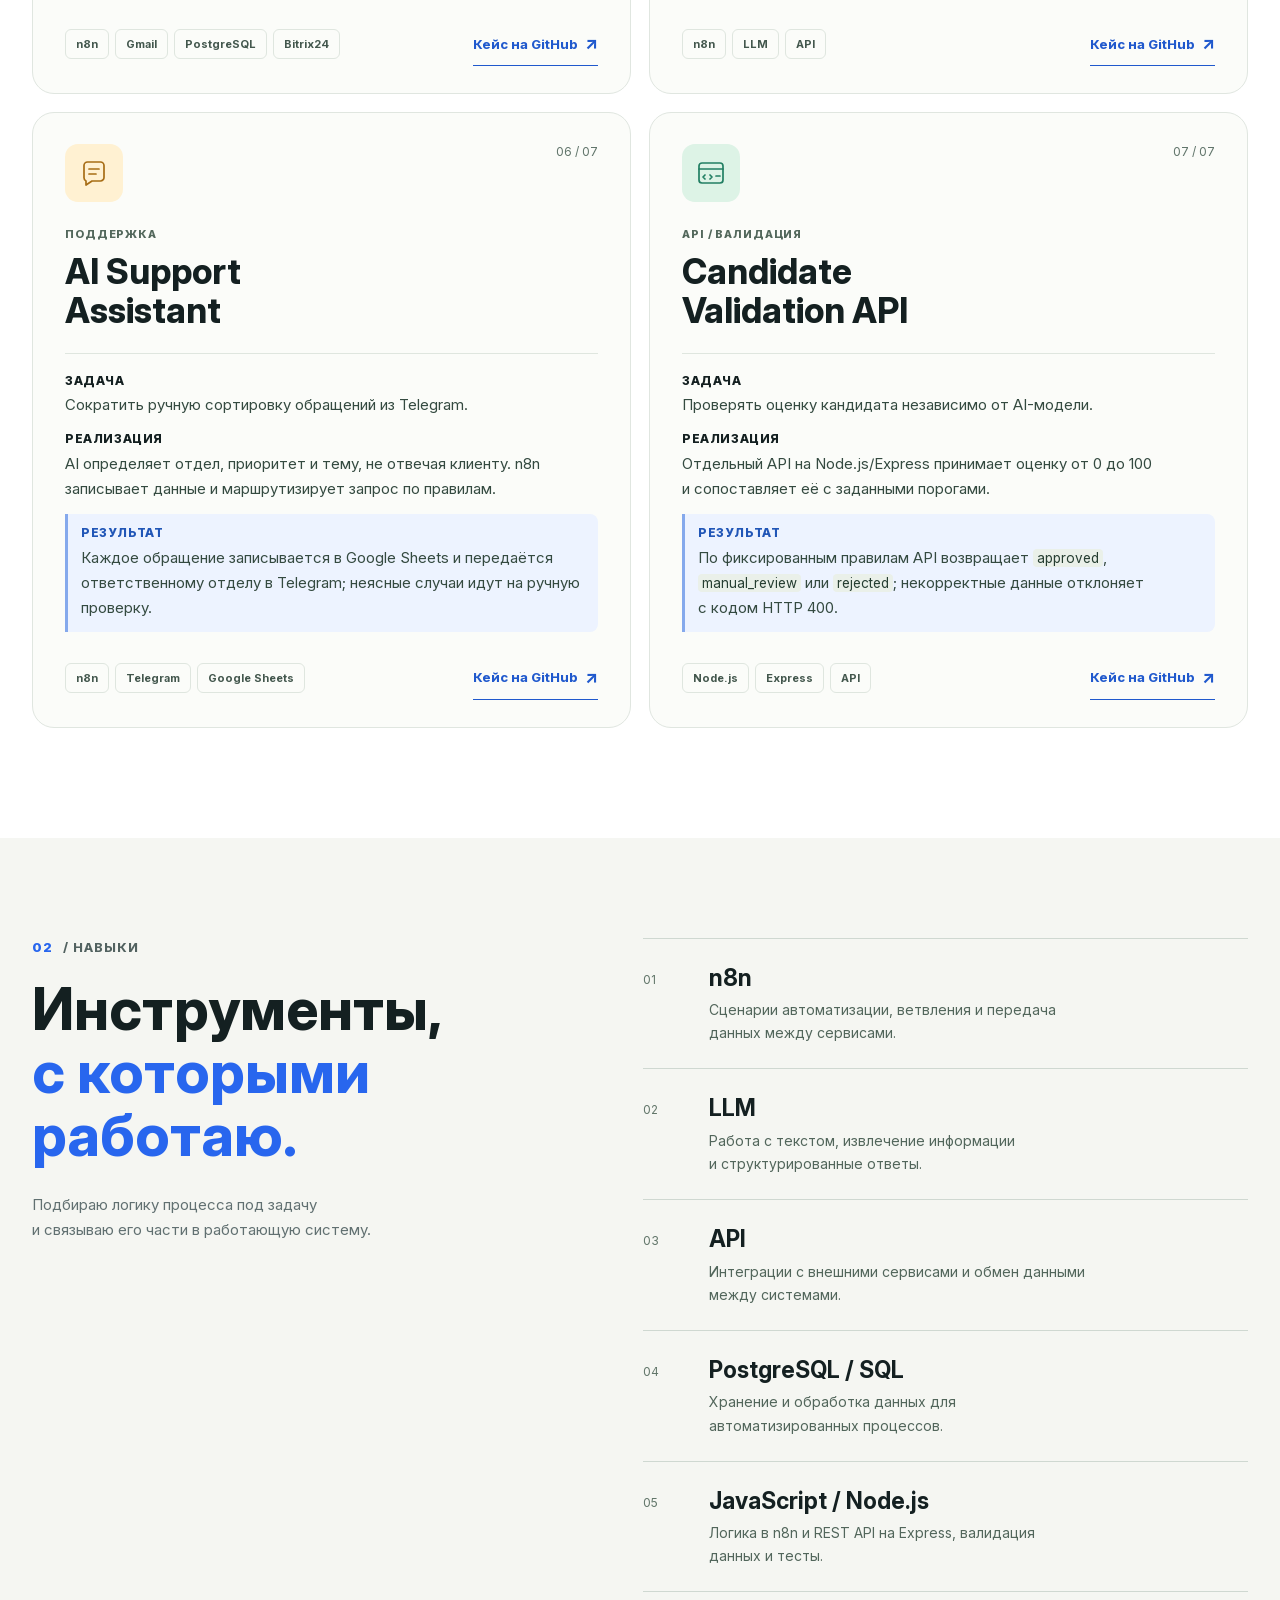
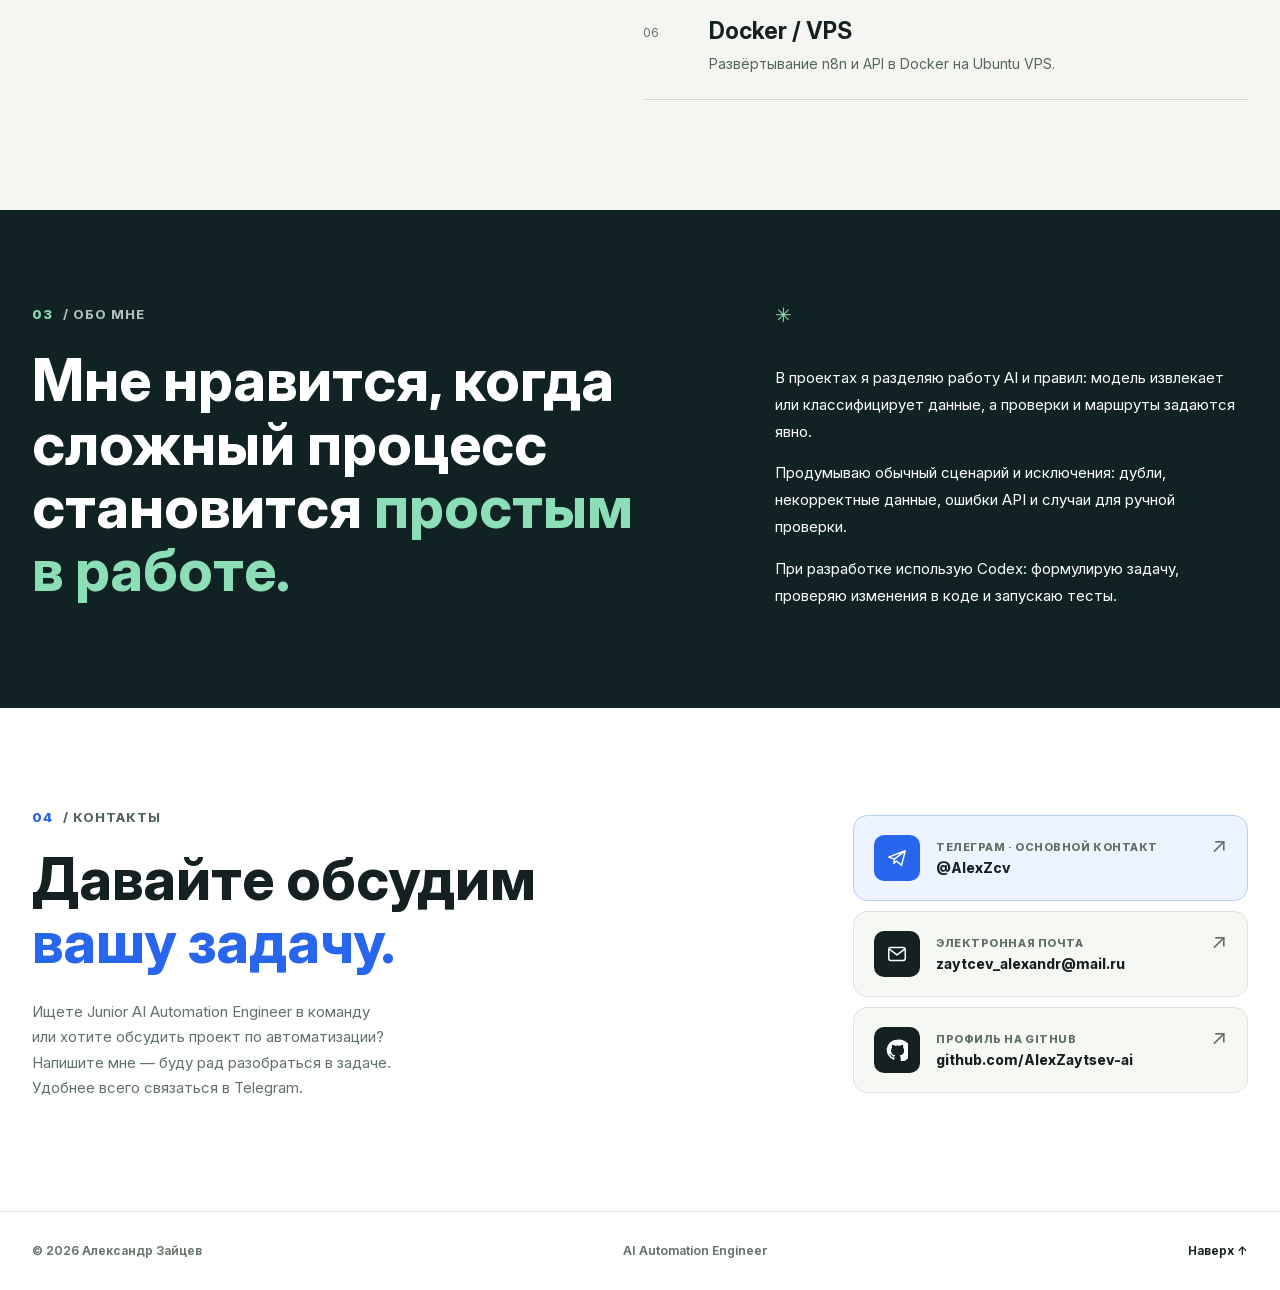
==== commit 087bb747: "Add Renaissance demo to existing portfolio project card" ====
--- a/index.html
+++ b/index.html
@@ -132,7 +132,7 @@
           </div>
 
           <div class="project-grid">
-            <article class="project-card project-card-client">
+            <article class="project-card project-card-client" id="renaissance-invoice-approval" aria-labelledby="renaissance-project-title">
               <div class="card-top">
                 <span class="project-icon icon-green" aria-hidden="true">
                   <svg viewBox="0 0 32 32" fill="none"><path d="M8 4h11l5 5v19H8V4Z" stroke="currentColor" stroke-width="1.7" stroke-linejoin="round"/><path d="M19 4v5h5M12 14h8M12 18h8M12 22h5" stroke="currentColor" stroke-width="1.7" stroke-linecap="round"/></svg>
@@ -140,7 +140,7 @@
                 <span class="card-number">01 / 07</span>
               </div>
               <p class="card-category">ПРОЕКТ ДЛЯ РЕАЛЬНОГО ЗАКАЗЧИКА</p>
-              <h3>Ренессанс<br />Согласование счетов в&nbsp;Telegram</h3>
+              <h3 id="renaissance-project-title">Ренессанс<br />Согласование счетов в&nbsp;Telegram</h3>
               <div class="card-details">
                 <p><strong>Задача</strong> Автоматизировать проверку и&nbsp;согласование счетов поставщиков для компании «Ренессанс», контролировать дубли и&nbsp;изменения документов.</p>
                 <p><strong>Реализация</strong> n8n получает PDF из&nbsp;Gmail, извлекает данные с&nbsp;помощью ИИ, проверяет поставщика и&nbsp;реквизиты в&nbsp;PostgreSQL. Решения принимаются в&nbsp;Telegram, актуальный реестр обновляется в&nbsp;Google Sheets.</p>
@@ -148,7 +148,10 @@
               </div>
               <div class="card-footer">
                 <div class="card-tags"><span>n8n</span><span>Gmail</span><span>OpenAI</span><span>PostgreSQL</span><span>Telegram</span><span>Google Sheets</span></div>
-                <a class="project-link" href="https://github.com/AlexZaytsev-ai/Renaissance-Invoice-Approval" target="_blank" rel="noopener noreferrer" aria-label="Открыть кейс Ренессанс — Согласование счетов в Telegram на GitHub в новой вкладке">Кейс на&nbsp;GitHub <span aria-hidden="true">↗</span></a>
+                <div class="lead-actions">
+                  <button class="button button-primary lead-demo-trigger" type="button" aria-haspopup="dialog" aria-controls="renaissance-demo-dialog">Смотреть демо <span aria-hidden="true">▷</span></button>
+                  <a class="project-link" href="https://github.com/AlexZaytsev-ai/Renaissance-Invoice-Approval" target="_blank" rel="noopener noreferrer" aria-label="Открыть кейс Ренессанс — Согласование счетов в Telegram на GitHub в новой вкладке">Кейс на&nbsp;GitHub <span aria-hidden="true">↗</span></a>
+                </div>
               </div>
             </article>
 
@@ -352,6 +355,19 @@
       </section>
     </main>
 
+    <dialog class="demo-dialog" id="renaissance-demo-dialog" aria-labelledby="renaissance-demo-dialog-title" aria-describedby="renaissance-demo-description" data-demo-repository="AlexZaytsev-ai/Renaissance-Invoice-Approval" data-demo-attachment="9e880288-1291-4bb6-b10c-c9ba1d107944">
+      <div class="demo-dialog-header">
+        <h2 id="renaissance-demo-dialog-title">Ренессанс · Согласование счетов в Telegram</h2>
+        <button class="demo-close" type="button" autofocus aria-label="Закрыть демонстрацию">Закрыть <span aria-hidden="true">×</span></button>
+      </div>
+      <video class="demo-video" controls playsinline preload="metadata" aria-label="Демонстрация обработки PDF-счёта, согласования в Telegram и обновления реестра"></video>
+      <div class="demo-dialog-footer">
+        <p id="renaissance-demo-description">82 секунды: обработка PDF-счёта, согласование в&nbsp;Telegram, новая версия и&nbsp;реестр Google Sheets.</p>
+        <p class="demo-status" role="status" aria-live="polite" hidden></p>
+        <a class="demo-fallback" href="https://github.com/AlexZaytsev-ai/Renaissance-Invoice-Approval#demo" target="_blank" rel="noopener noreferrer">Открыть демо на&nbsp;GitHub <span aria-hidden="true">↗</span></a>
+      </div>
+    </dialog>
+
     <dialog class="demo-dialog" id="barrier-demo-dialog" aria-labelledby="barrier-demo-dialog-title" aria-describedby="barrier-demo-description" data-demo-repository="AlexZaytsev-ai/Barrier-MAX-AI-Assistant" data-demo-attachment="1596ecda-935e-45b9-aa5e-37b444c984c4">
       <div class="demo-dialog-header">
         <h2 id="barrier-demo-dialog-title">Барьер · AI-помощник в MAX</h2>
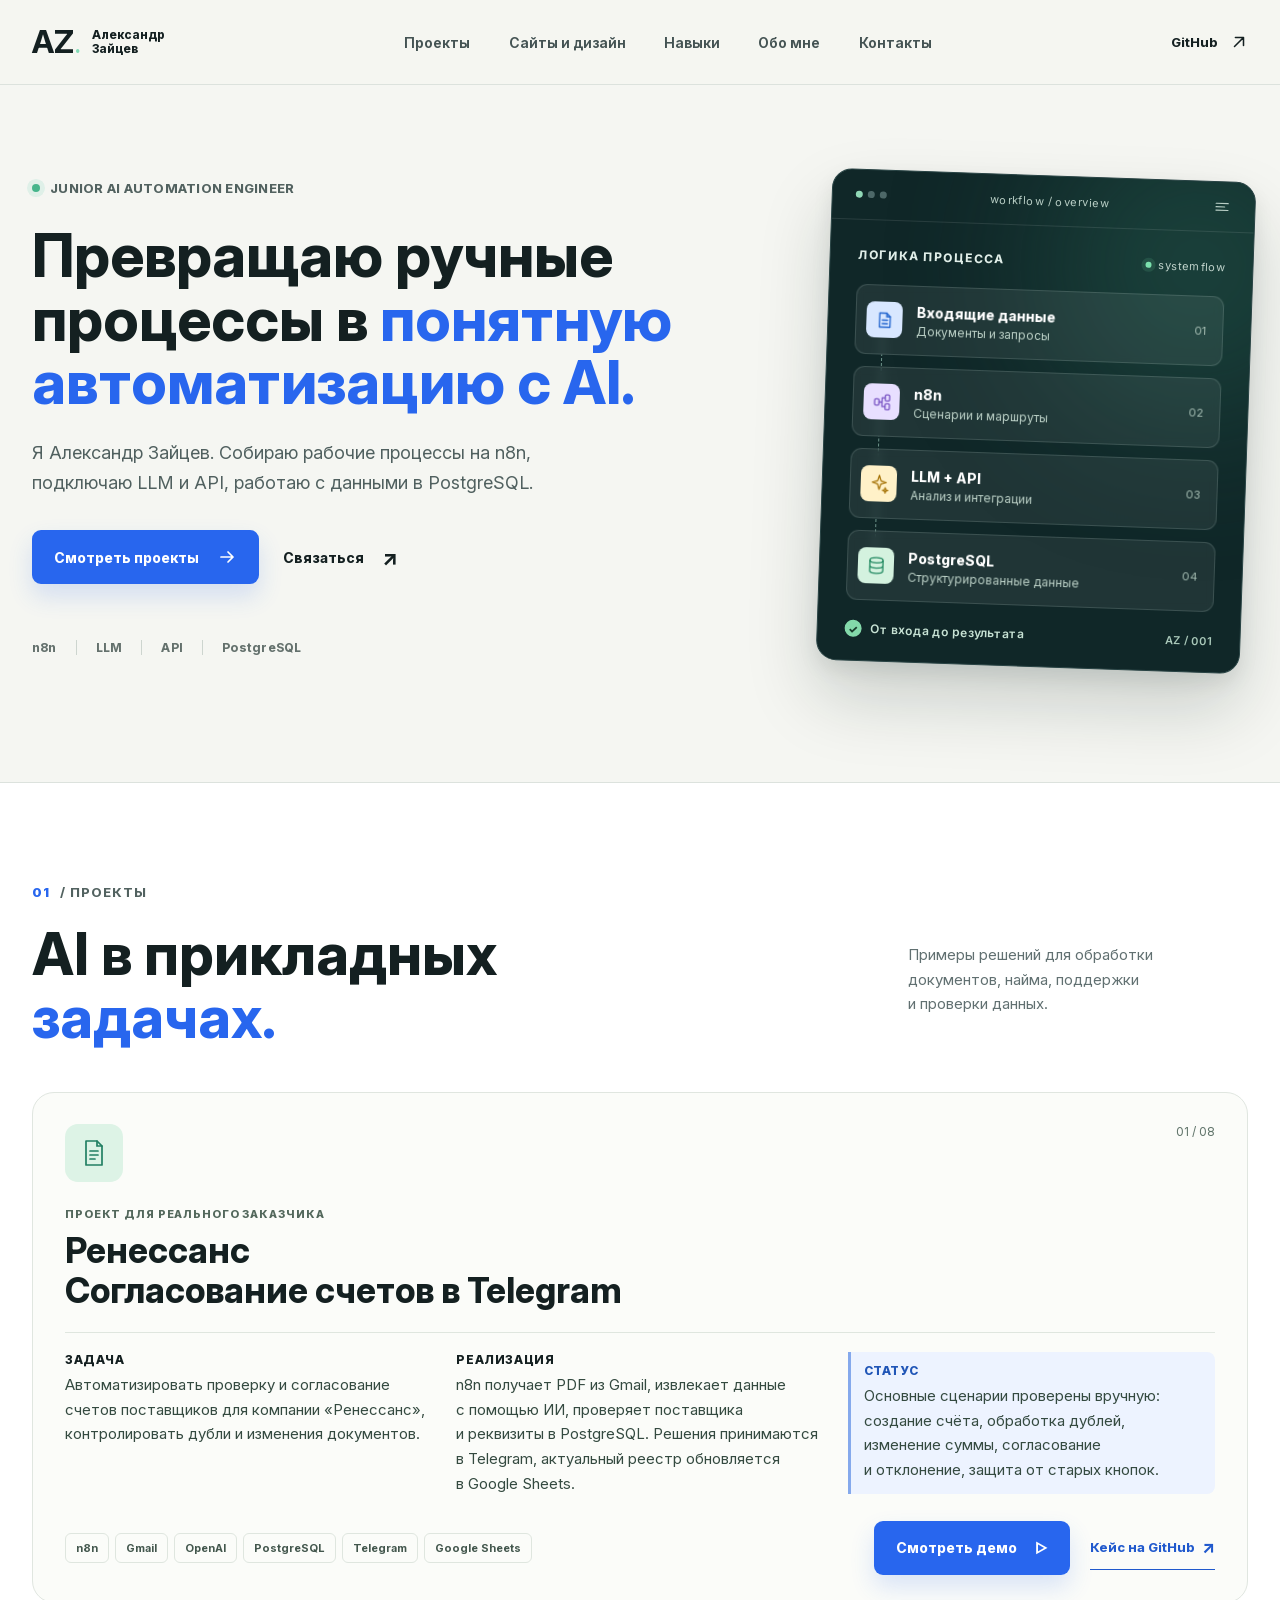
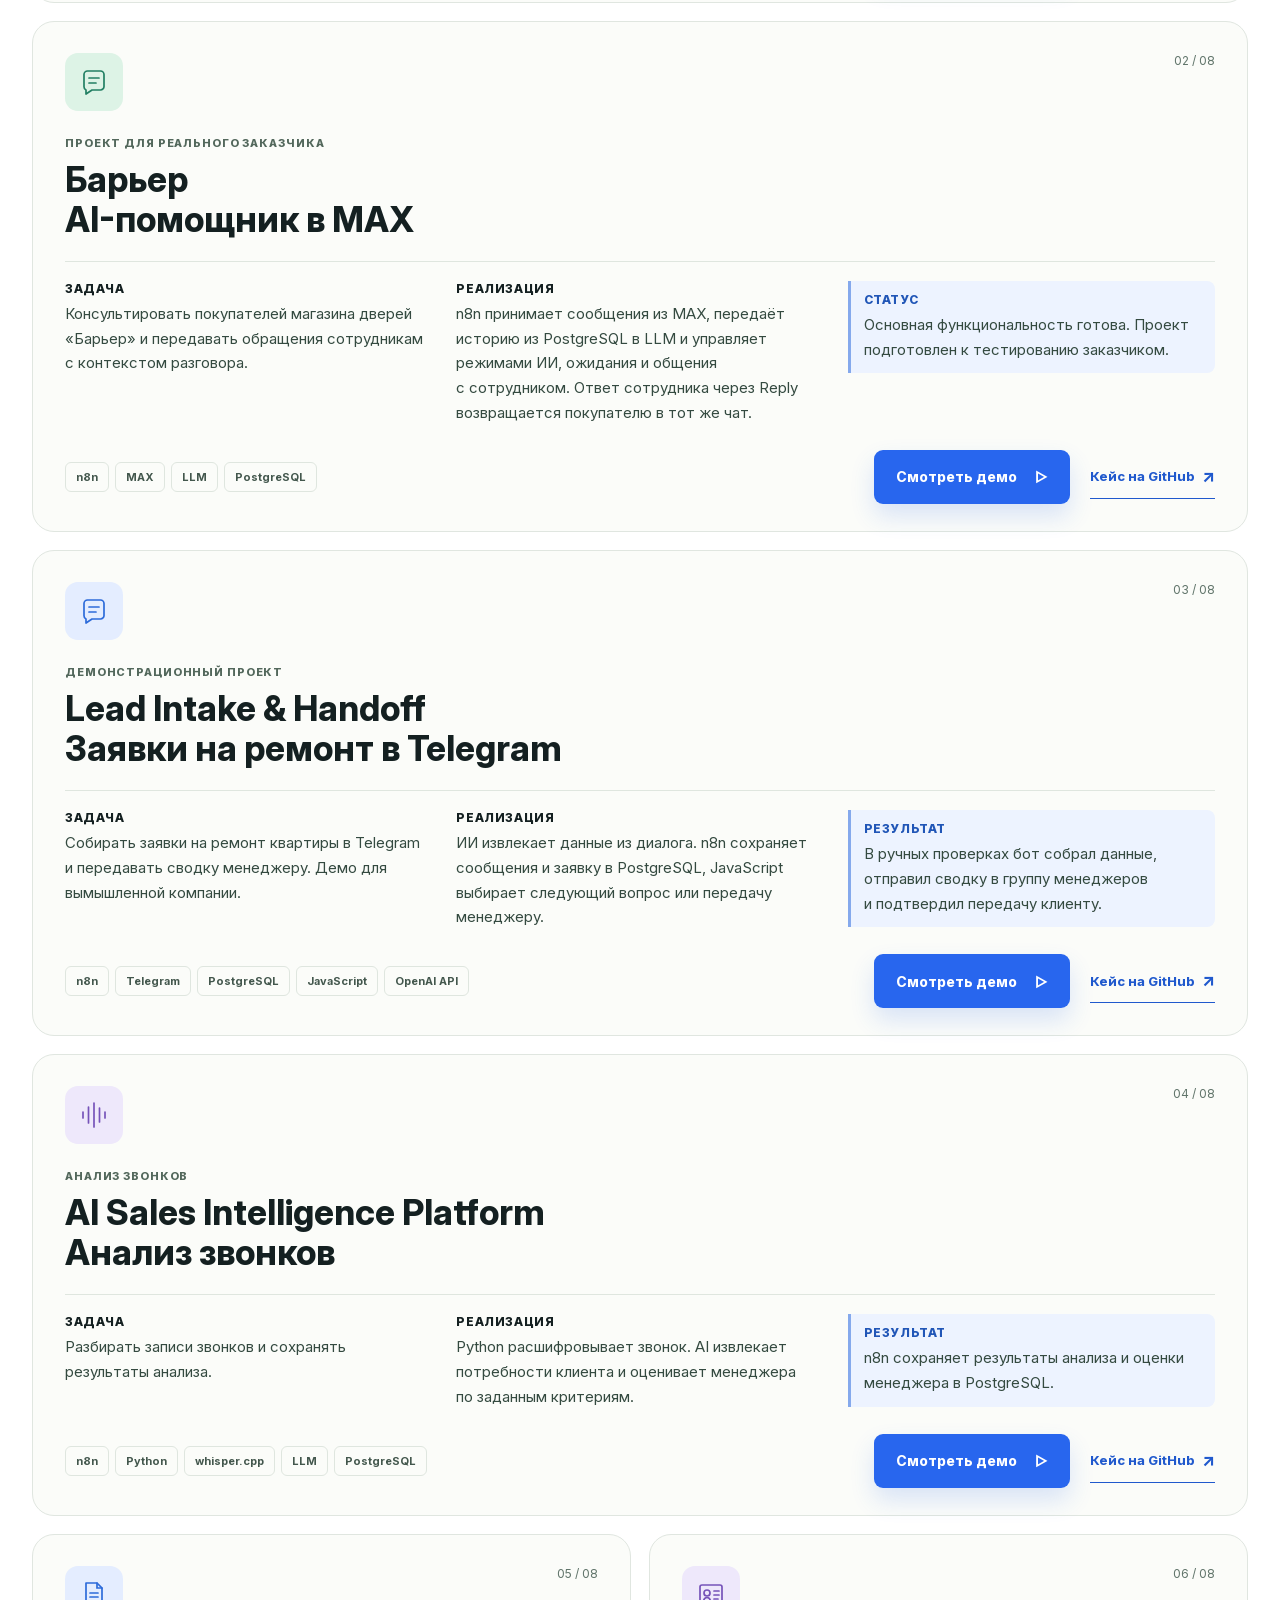
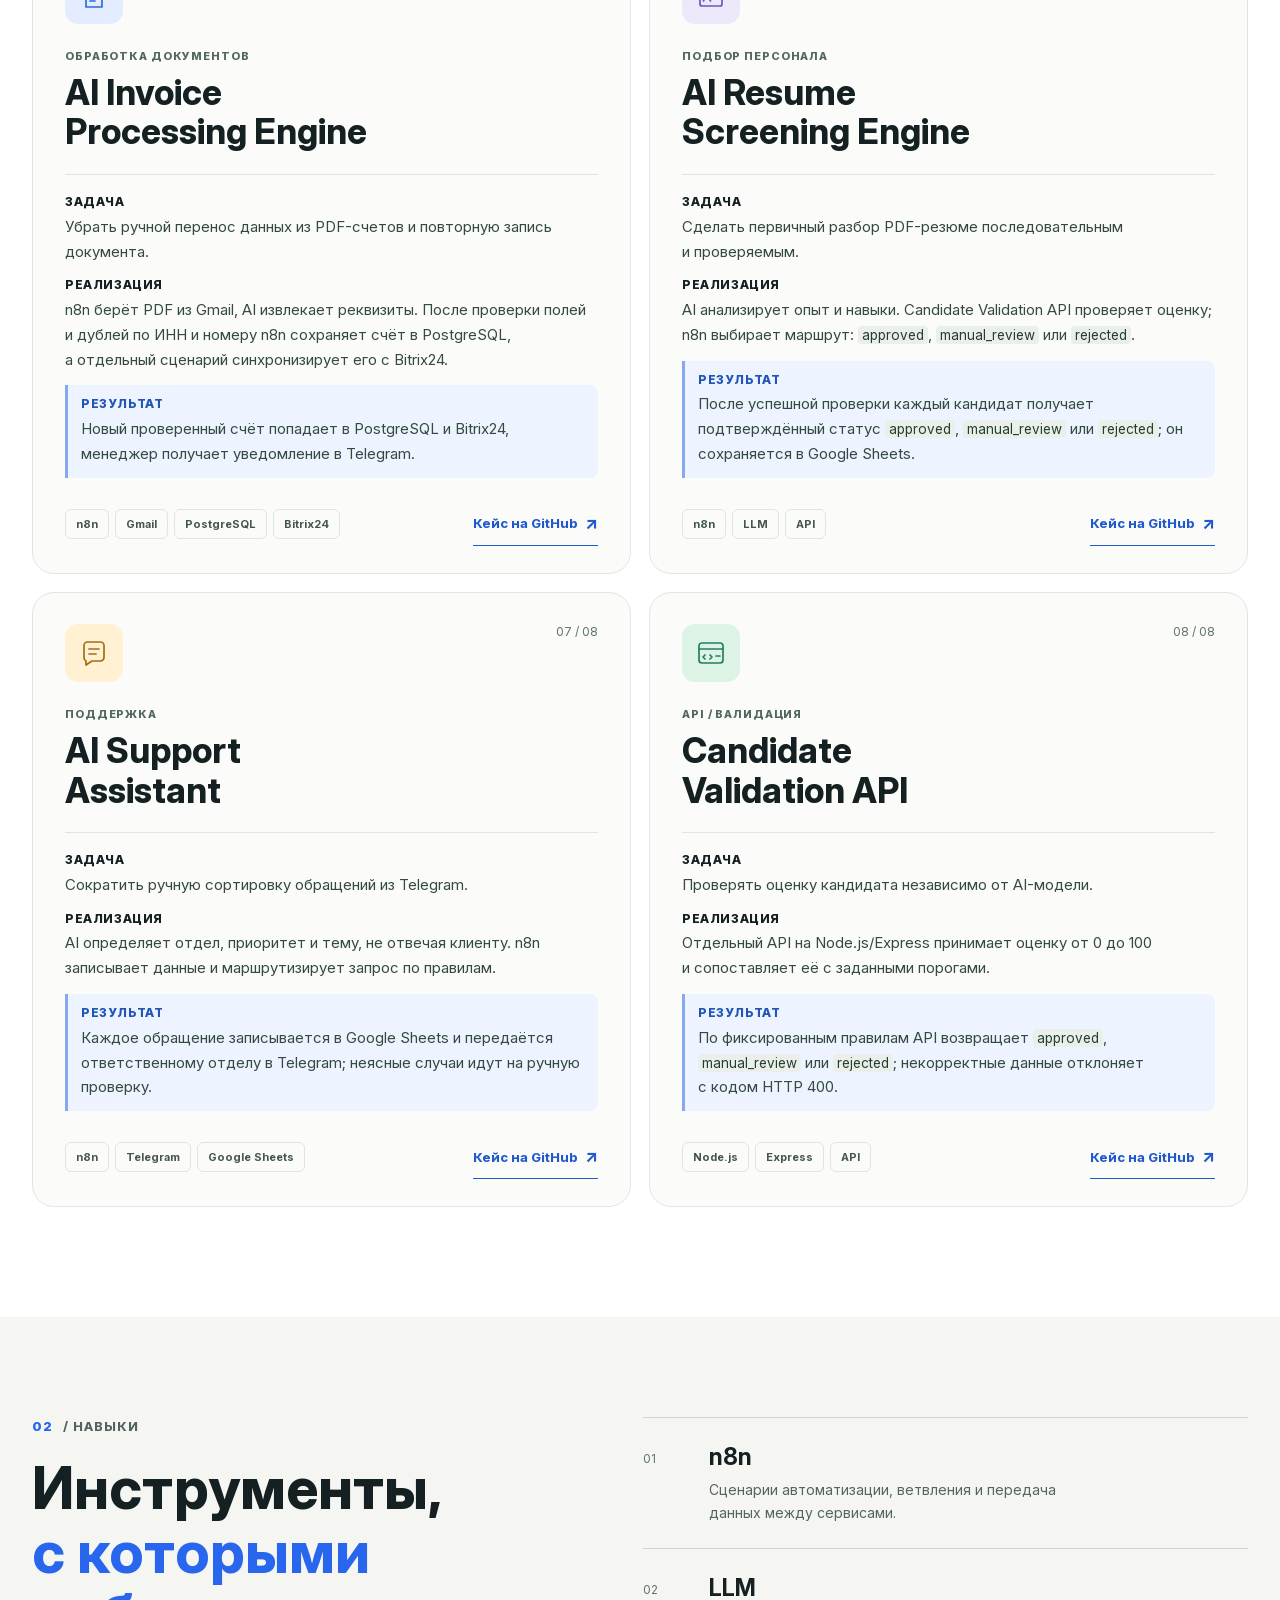
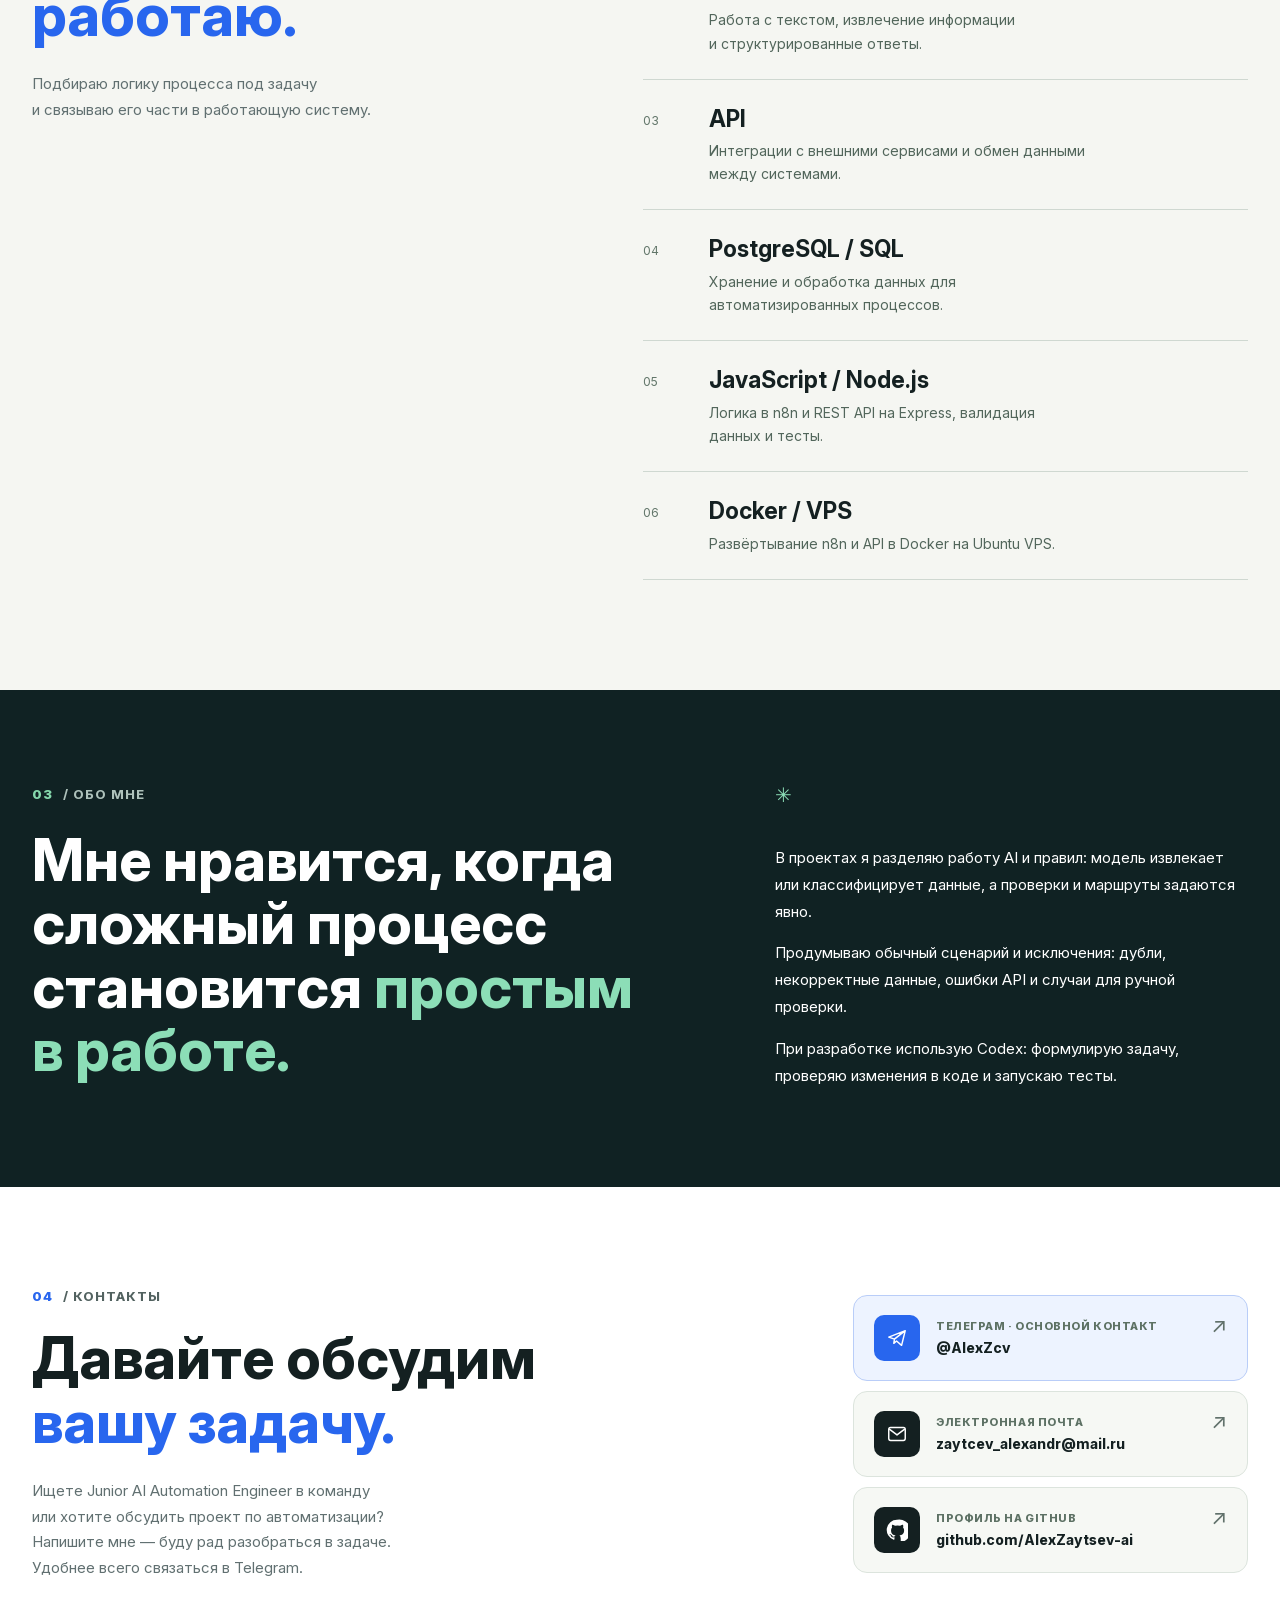
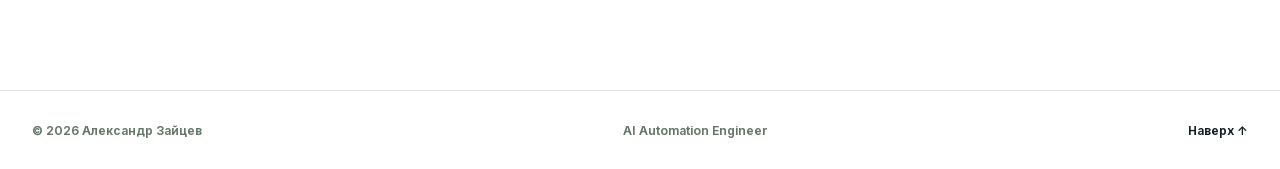
==== commit 81a5aad8: "Add AI Sales Intelligence project card and video demo" ====
--- a/index.html
+++ b/index.html
@@ -137,7 +137,7 @@
                 <span class="project-icon icon-green" aria-hidden="true">
                   <svg viewBox="0 0 32 32" fill="none"><path d="M8 4h11l5 5v19H8V4Z" stroke="currentColor" stroke-width="1.7" stroke-linejoin="round"/><path d="M19 4v5h5M12 14h8M12 18h8M12 22h5" stroke="currentColor" stroke-width="1.7" stroke-linecap="round"/></svg>
                 </span>
-                <span class="card-number">01 / 07</span>
+                <span class="card-number">01 / 08</span>
               </div>
               <p class="card-category">ПРОЕКТ ДЛЯ РЕАЛЬНОГО ЗАКАЗЧИКА</p>
               <h3 id="renaissance-project-title">Ренессанс<br />Согласование счетов в&nbsp;Telegram</h3>
@@ -160,7 +160,7 @@
                 <span class="project-icon icon-green" aria-hidden="true">
                   <svg viewBox="0 0 32 32" fill="none"><path d="M6 8.5A3.5 3.5 0 0 1 9.5 5h13A3.5 3.5 0 0 1 26 8.5v12a3.5 3.5 0 0 1-3.5 3.5H14l-6 4v-4a3.5 3.5 0 0 1-2-3.2V8.5Z" stroke="currentColor" stroke-width="1.7" stroke-linejoin="round"/><path d="M11 12h10M11 17h7" stroke="currentColor" stroke-width="1.7" stroke-linecap="round"/></svg>
                 </span>
-                <span class="card-number">02 / 07</span>
+                <span class="card-number">02 / 08</span>
               </div>
               <p class="card-category">ПРОЕКТ ДЛЯ РЕАЛЬНОГО ЗАКАЗЧИКА</p>
               <h3 id="barrier-project-title">Барьер<br />AI-помощник в&nbsp;MAX</h3>
@@ -183,7 +183,7 @@
                 <span class="project-icon icon-blue" aria-hidden="true">
                   <svg viewBox="0 0 32 32" fill="none"><path d="M6 8.5A3.5 3.5 0 0 1 9.5 5h13A3.5 3.5 0 0 1 26 8.5v12a3.5 3.5 0 0 1-3.5 3.5H14l-6 4v-4a3.5 3.5 0 0 1-2-3.2V8.5Z" stroke="currentColor" stroke-width="1.7" stroke-linejoin="round"/><path d="M11 12h10M11 17h7" stroke="currentColor" stroke-width="1.7" stroke-linecap="round"/></svg>
                 </span>
-                <span class="card-number">03 / 07</span>
+                <span class="card-number">03 / 08</span>
               </div>
               <p class="card-category">ДЕМОНСТРАЦИОННЫЙ ПРОЕКТ</p>
               <h3 id="lead-intake-title">Lead Intake &amp; Handoff<br />Заявки на&nbsp;ремонт в&nbsp;Telegram</h3>
@@ -201,12 +201,35 @@
               </div>
             </article>
 
+            <article class="project-card project-card-client" id="ai-sales-intelligence-platform" aria-labelledby="ai-sales-project-title">
+              <div class="card-top">
+                <span class="project-icon icon-purple" aria-hidden="true">
+                  <svg viewBox="0 0 32 32" fill="none"><path d="M5 13v6M10.5 8v16M16 4v24M21.5 9v14M27 13v6" stroke="currentColor" stroke-width="1.7" stroke-linecap="round"/></svg>
+                </span>
+                <span class="card-number">04 / 08</span>
+              </div>
+              <p class="card-category">АНАЛИЗ ЗВОНКОВ</p>
+              <h3 id="ai-sales-project-title">AI Sales Intelligence Platform<br />Анализ звонков</h3>
+              <div class="card-details">
+                <p><strong>Задача</strong> Разбирать записи звонков и&nbsp;сохранять результаты анализа.</p>
+                <p><strong>Реализация</strong> Python расшифровывает звонок. AI извлекает потребности клиента и&nbsp;оценивает менеджера по&nbsp;заданным критериям.</p>
+                <p class="card-result"><strong>Результат</strong> n8n сохраняет результаты анализа и&nbsp;оценки менеджера в&nbsp;PostgreSQL.</p>
+              </div>
+              <div class="card-footer">
+                <div class="card-tags" aria-label="Стек проекта"><span>n8n</span><span>Python</span><span>whisper.cpp</span><span>LLM</span><span>PostgreSQL</span></div>
+                <div class="lead-actions">
+                  <button class="button button-primary lead-demo-trigger" type="button" aria-haspopup="dialog" aria-controls="ai-sales-demo-dialog">Смотреть демо <span aria-hidden="true">▷</span></button>
+                  <a class="project-link" href="https://github.com/AlexZaytsev-ai/AI-Sales-Intelligence-Platform" target="_blank" rel="noopener noreferrer" aria-label="Открыть AI Sales Intelligence Platform на GitHub в новой вкладке">Кейс на&nbsp;GitHub <span aria-hidden="true">↗</span></a>
+                </div>
+              </div>
+            </article>
+
             <article class="project-card">
               <div class="card-top">
                 <span class="project-icon icon-blue" aria-hidden="true">
                   <svg viewBox="0 0 32 32" fill="none"><path d="M8 4h11l5 5v19H8V4Z" stroke="currentColor" stroke-width="1.7" stroke-linejoin="round"/><path d="M19 4v5h5M12 14h8M12 18h8M12 22h5" stroke="currentColor" stroke-width="1.7" stroke-linecap="round"/></svg>
                 </span>
-                <span class="card-number">04 / 07</span>
+                <span class="card-number">05 / 08</span>
               </div>
               <p class="card-category">ОБРАБОТКА ДОКУМЕНТОВ</p>
               <h3>AI Invoice<br />Processing Engine</h3>
@@ -226,7 +249,7 @@
                 <span class="project-icon icon-purple" aria-hidden="true">
                   <svg viewBox="0 0 32 32" fill="none"><rect x="5" y="6" width="22" height="21" rx="2" stroke="currentColor" stroke-width="1.7"/><circle cx="12" cy="14" r="3" stroke="currentColor" stroke-width="1.7"/><path d="M8.5 22c.5-2.4 2-3.5 3.5-3.5s3 1.1 3.5 3.5M19 12h5M19 16h5M19 20h4" stroke="currentColor" stroke-width="1.7" stroke-linecap="round"/></svg>
                 </span>
-                <span class="card-number">05 / 07</span>
+                <span class="card-number">06 / 08</span>
               </div>
               <p class="card-category">ПОДБОР ПЕРСОНАЛА</p>
               <h3>AI Resume<br />Screening Engine</h3>
@@ -246,7 +269,7 @@
                 <span class="project-icon icon-yellow" aria-hidden="true">
                   <svg viewBox="0 0 32 32" fill="none"><path d="M6 8.5A3.5 3.5 0 0 1 9.5 5h13A3.5 3.5 0 0 1 26 8.5v12a3.5 3.5 0 0 1-3.5 3.5H14l-6 4v-4a3.5 3.5 0 0 1-2-3.2V8.5Z" stroke="currentColor" stroke-width="1.7" stroke-linejoin="round"/><path d="M11 12h10M11 17h7" stroke="currentColor" stroke-width="1.7" stroke-linecap="round"/></svg>
                 </span>
-                <span class="card-number">06 / 07</span>
+                <span class="card-number">07 / 08</span>
               </div>
               <p class="card-category">ПОДДЕРЖКА</p>
               <h3>AI Support<br />Assistant</h3>
@@ -266,7 +289,7 @@
                 <span class="project-icon icon-green" aria-hidden="true">
                   <svg viewBox="0 0 32 32" fill="none"><rect x="4" y="6" width="24" height="20" rx="3" stroke="currentColor" stroke-width="1.7"/><path d="M4 12h24M10 18l-2 2 2 2M15 18l2 2-2 2M21 19h4" stroke="currentColor" stroke-width="1.7" stroke-linecap="round" stroke-linejoin="round"/></svg>
                 </span>
-                <span class="card-number">07 / 07</span>
+                <span class="card-number">08 / 08</span>
               </div>
               <p class="card-category">API / ВАЛИДАЦИЯ</p>
               <h3>Candidate<br />Validation API</h3>
@@ -355,6 +378,19 @@
       </section>
     </main>
 
+    <dialog class="demo-dialog" id="ai-sales-demo-dialog" aria-labelledby="ai-sales-demo-dialog-title" aria-describedby="ai-sales-demo-description" data-demo-repository="AlexZaytsev-ai/AI-Sales-Intelligence-Platform" data-demo-attachment="0c4a3ef4-efe1-4f43-b6c0-968d9a342d16">
+      <div class="demo-dialog-header">
+        <h2 id="ai-sales-demo-dialog-title">AI Sales Intelligence · Анализ звонков</h2>
+        <button class="demo-close" type="button" autofocus aria-label="Закрыть демонстрацию">Закрыть <span aria-hidden="true">×</span></button>
+      </div>
+      <video class="demo-video" controls playsinline preload="metadata" aria-label="Демонстрация AI Sales Intelligence Platform: результаты анализа звонка и оценка менеджера"></video>
+      <div class="demo-dialog-footer">
+        <p id="ai-sales-demo-description">64 секунды: обзор результатов выполненной обработки. В&nbsp;n8n — <code>demo-002</code>; пример отчёта в&nbsp;Google Таблицах — отдельный тестовый запуск <code>demo-001</code>.</p>
+        <p class="demo-status" role="status" aria-live="polite" hidden></p>
+        <a class="demo-fallback" href="https://github.com/AlexZaytsev-ai/AI-Sales-Intelligence-Platform#demo" target="_blank" rel="noopener noreferrer">Открыть демо на&nbsp;GitHub <span aria-hidden="true">↗</span></a>
+      </div>
+    </dialog>
+
     <dialog class="demo-dialog" id="renaissance-demo-dialog" aria-labelledby="renaissance-demo-dialog-title" aria-describedby="renaissance-demo-description" data-demo-repository="AlexZaytsev-ai/Renaissance-Invoice-Approval" data-demo-attachment="9e880288-1291-4bb6-b10c-c9ba1d107944">
       <div class="demo-dialog-header">
         <h2 id="renaissance-demo-dialog-title">Ренессанс · Согласование счетов в Telegram</h2>
